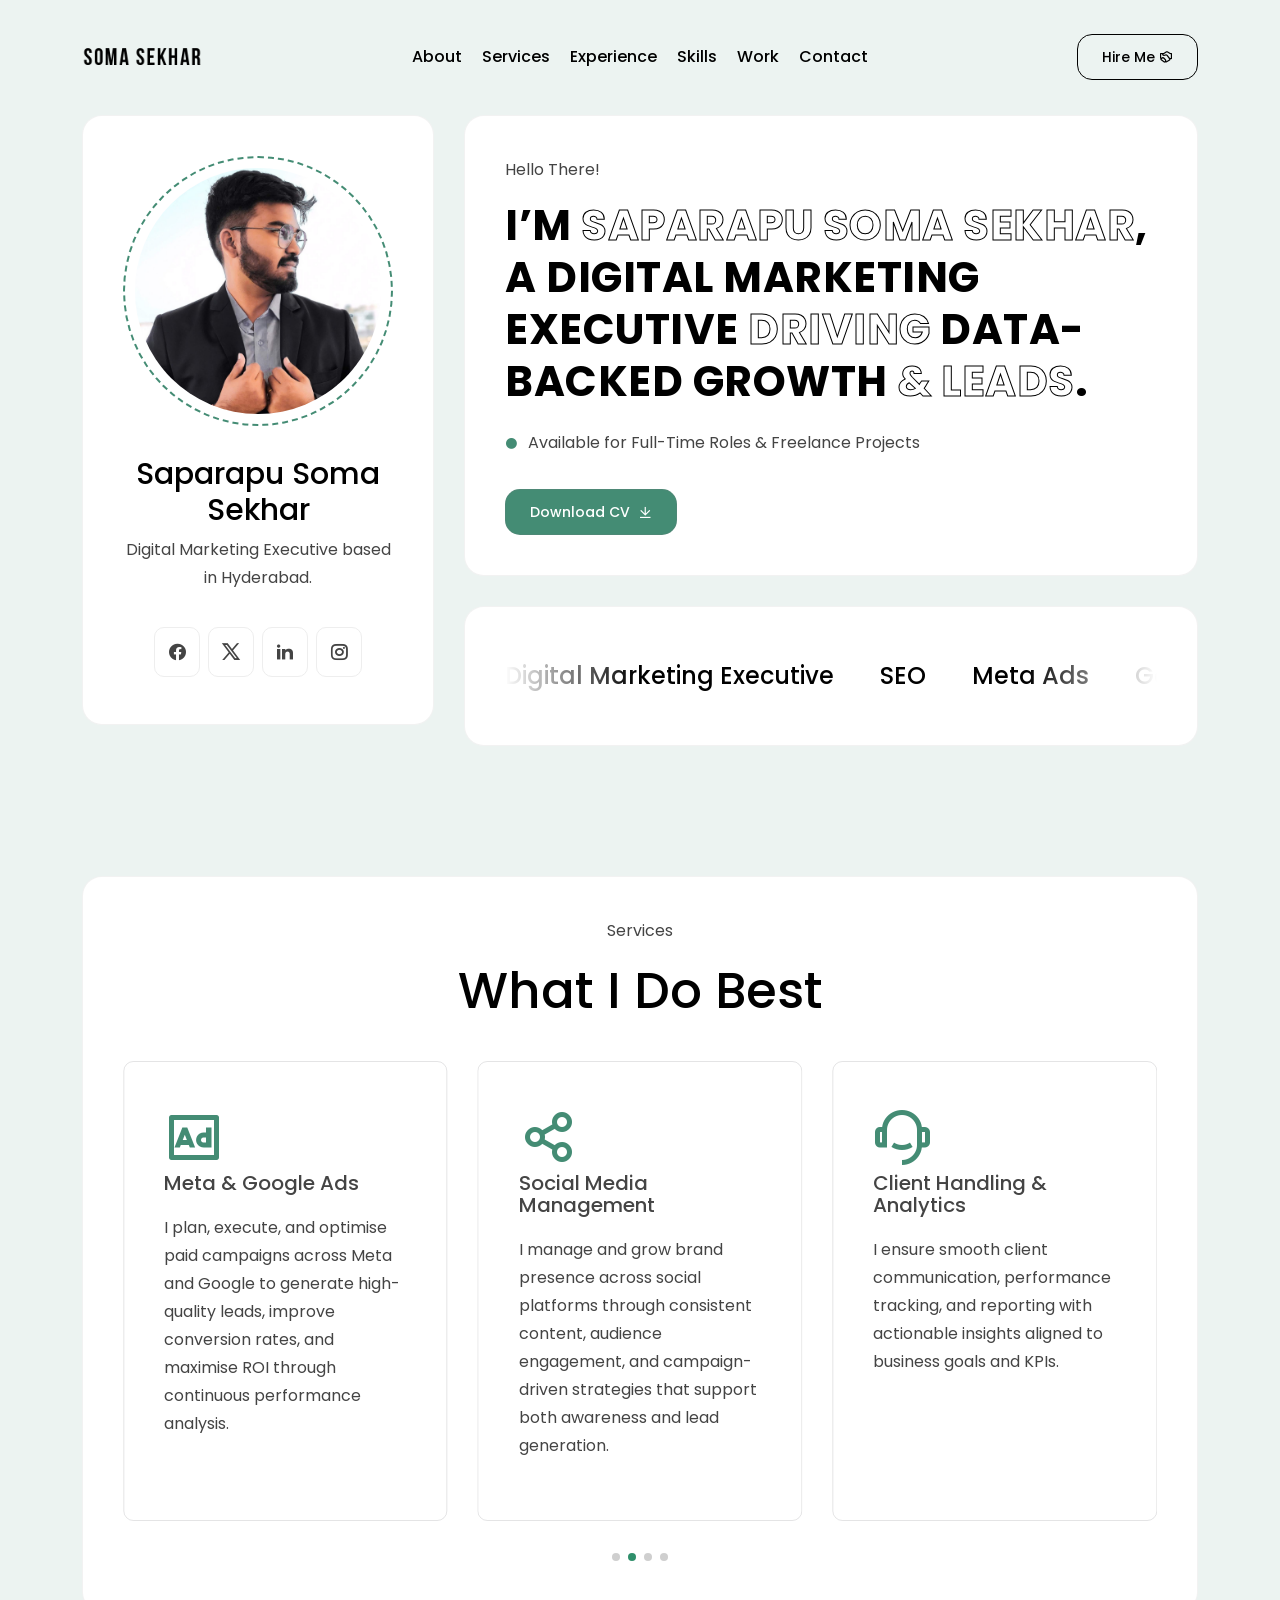
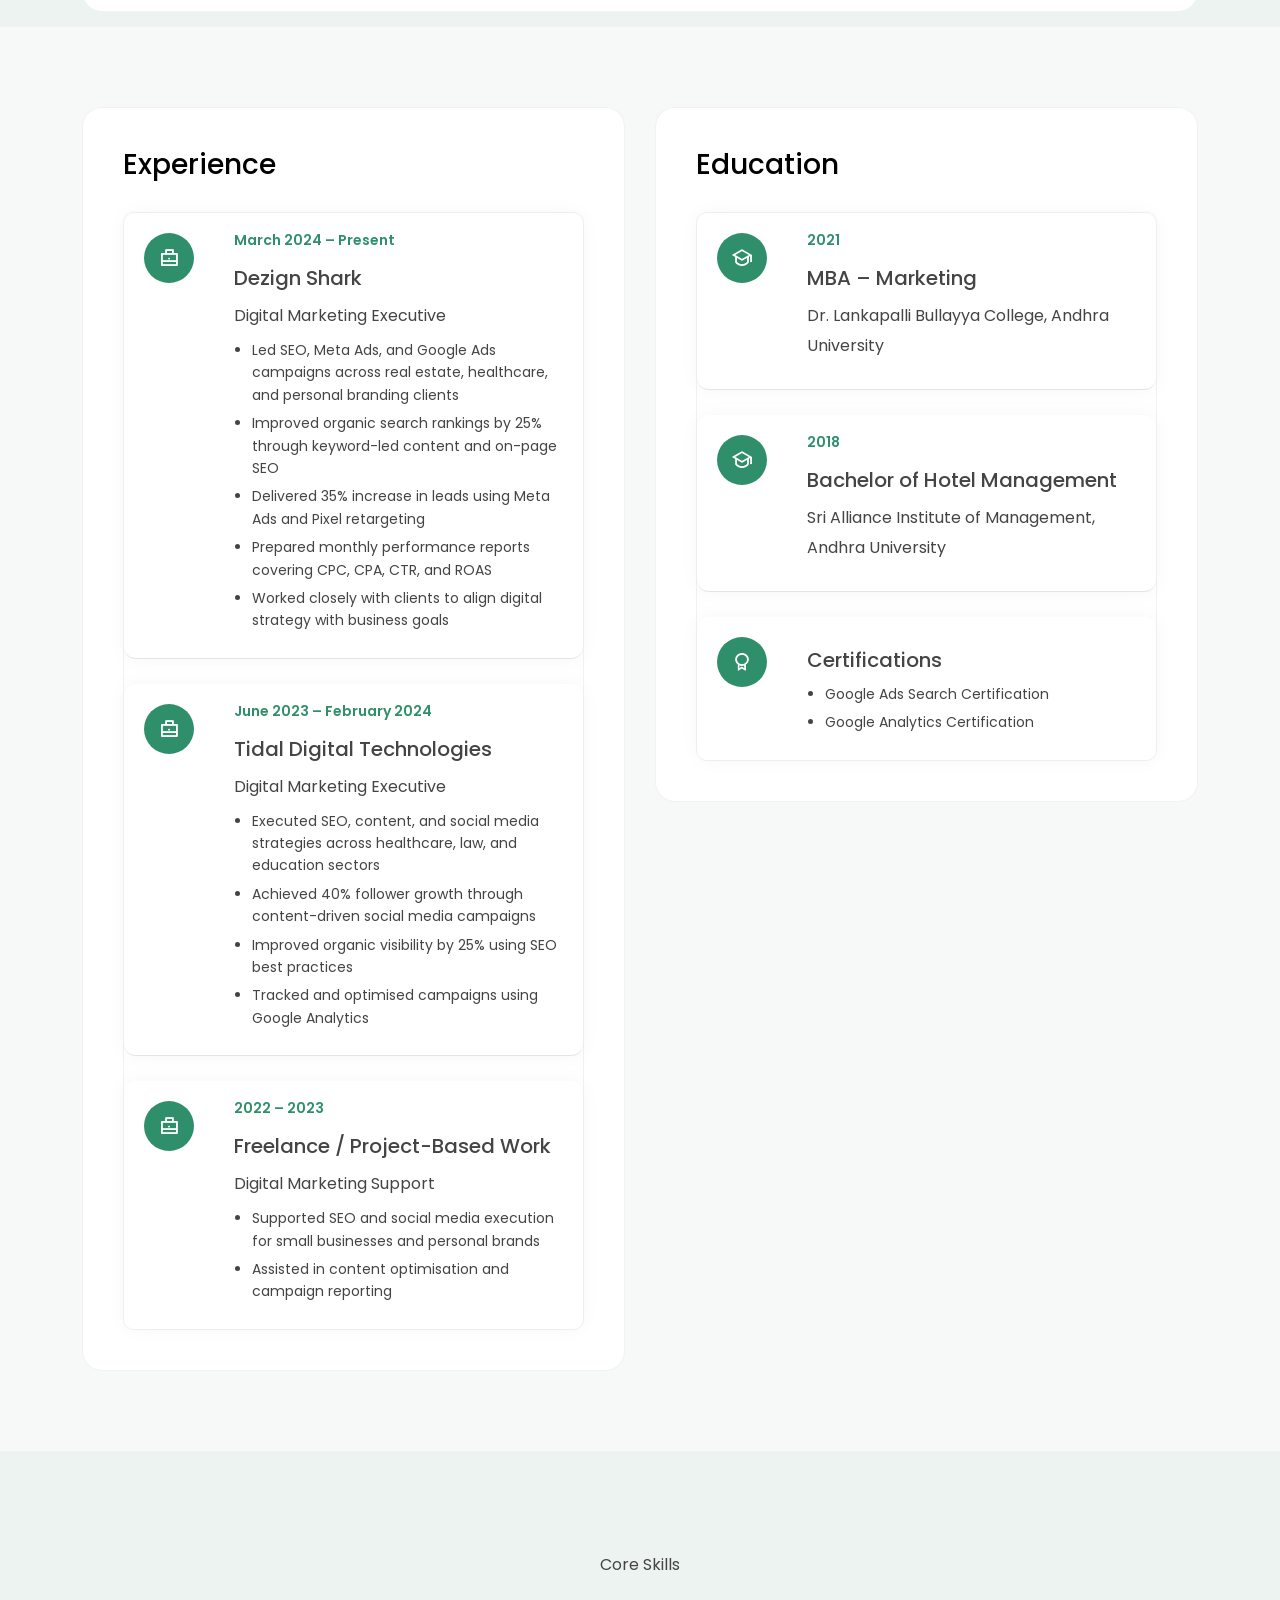
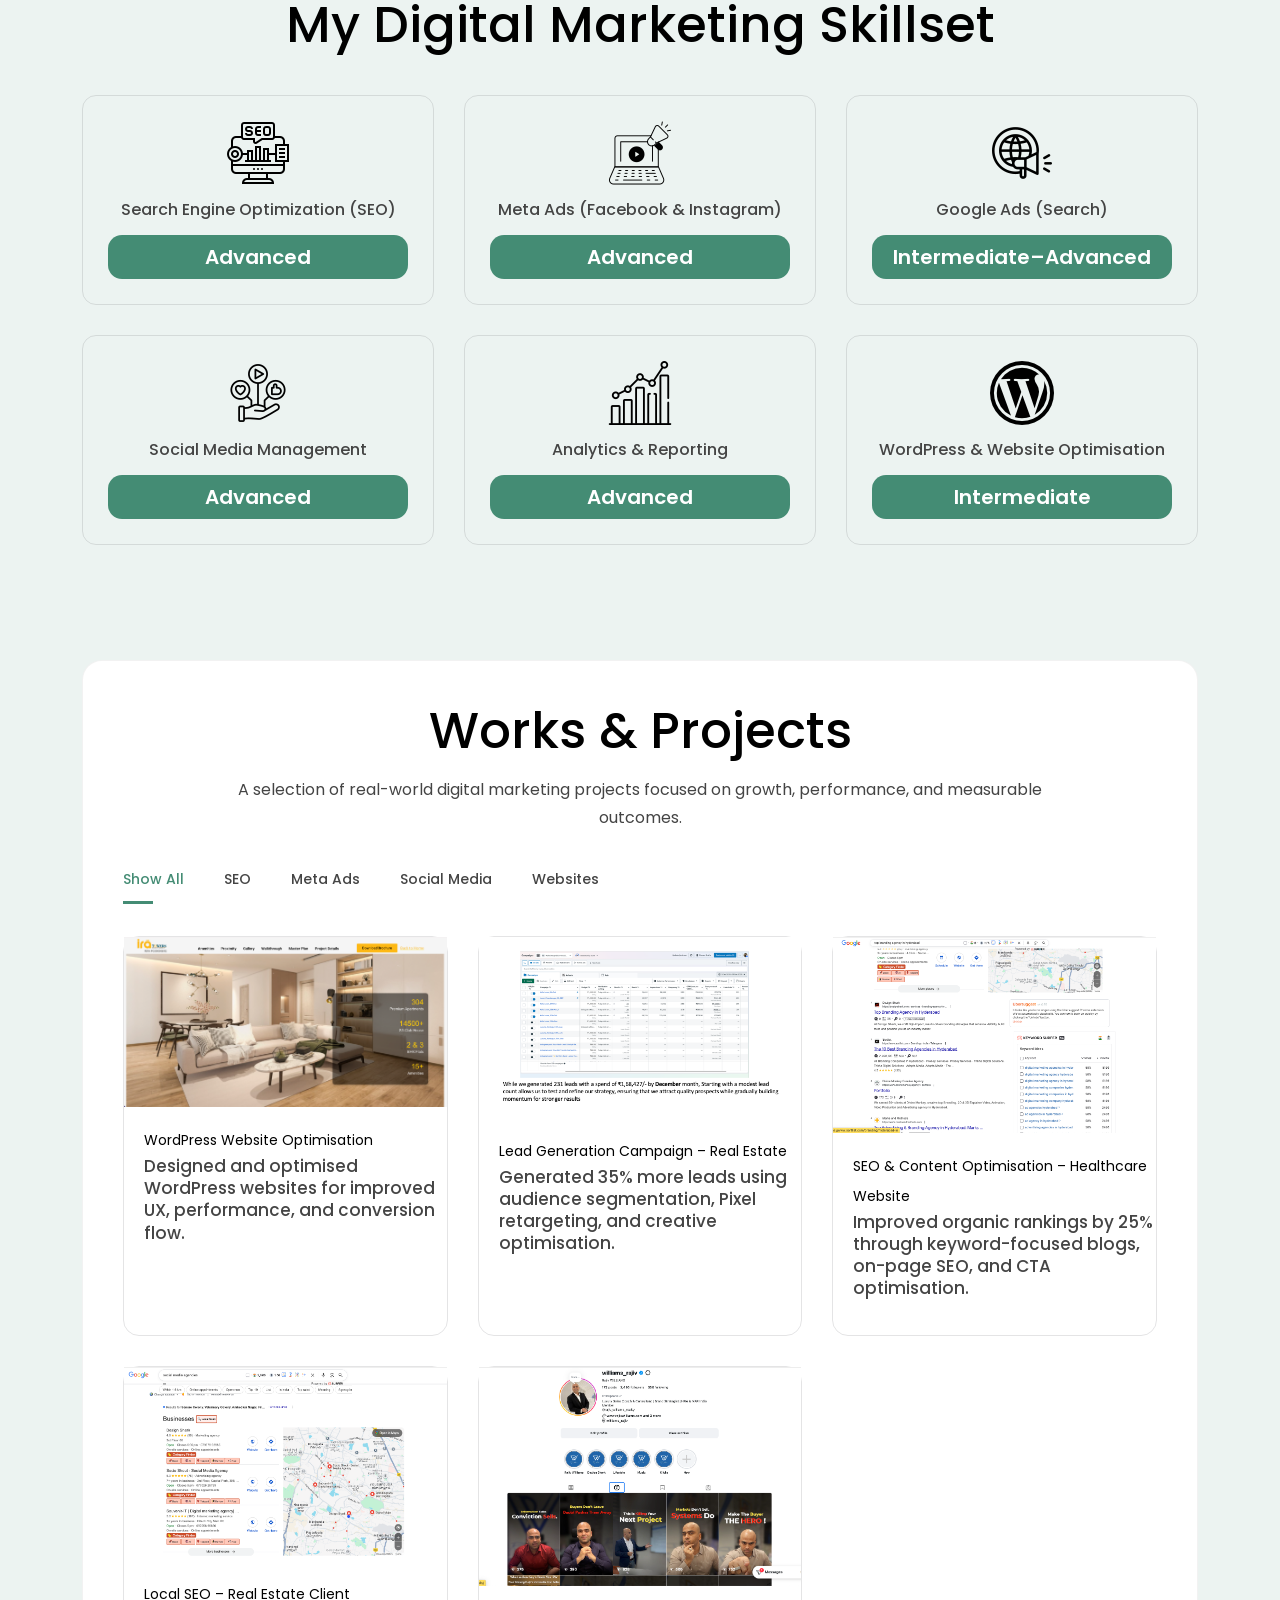
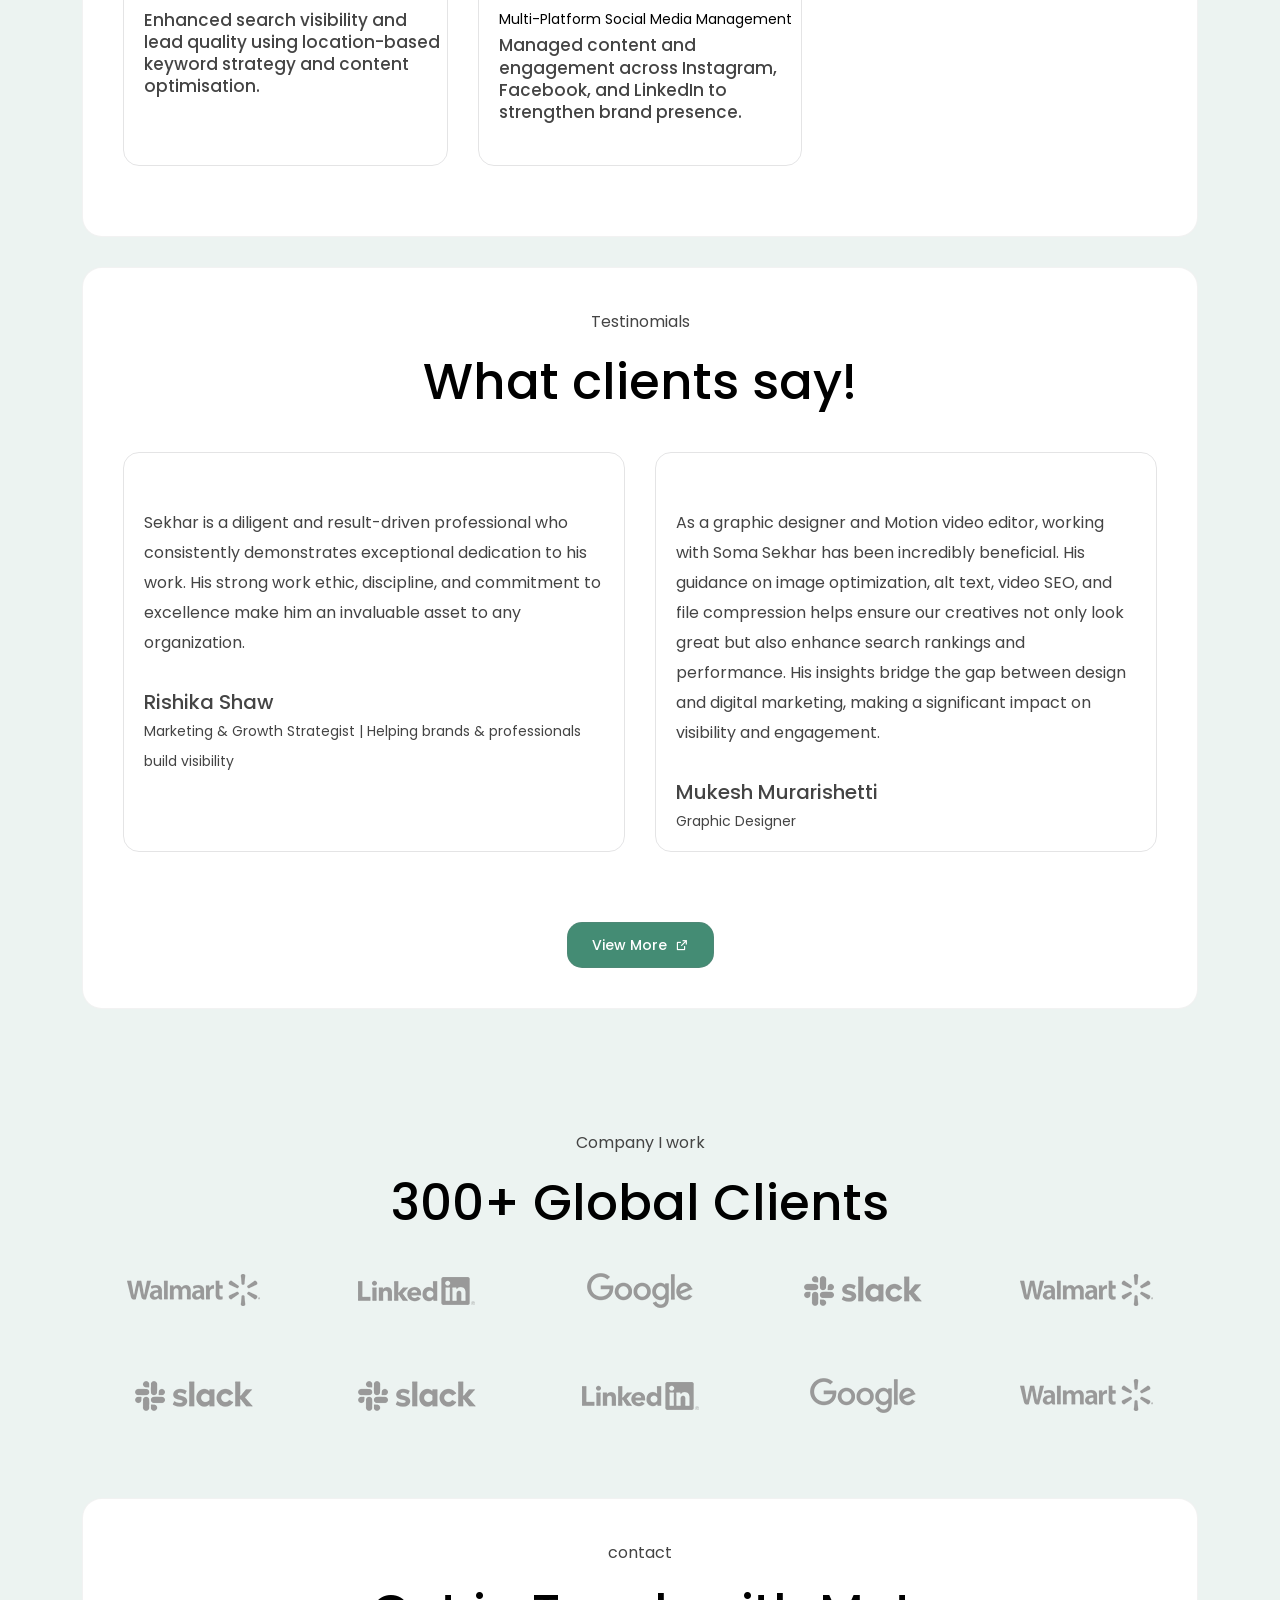
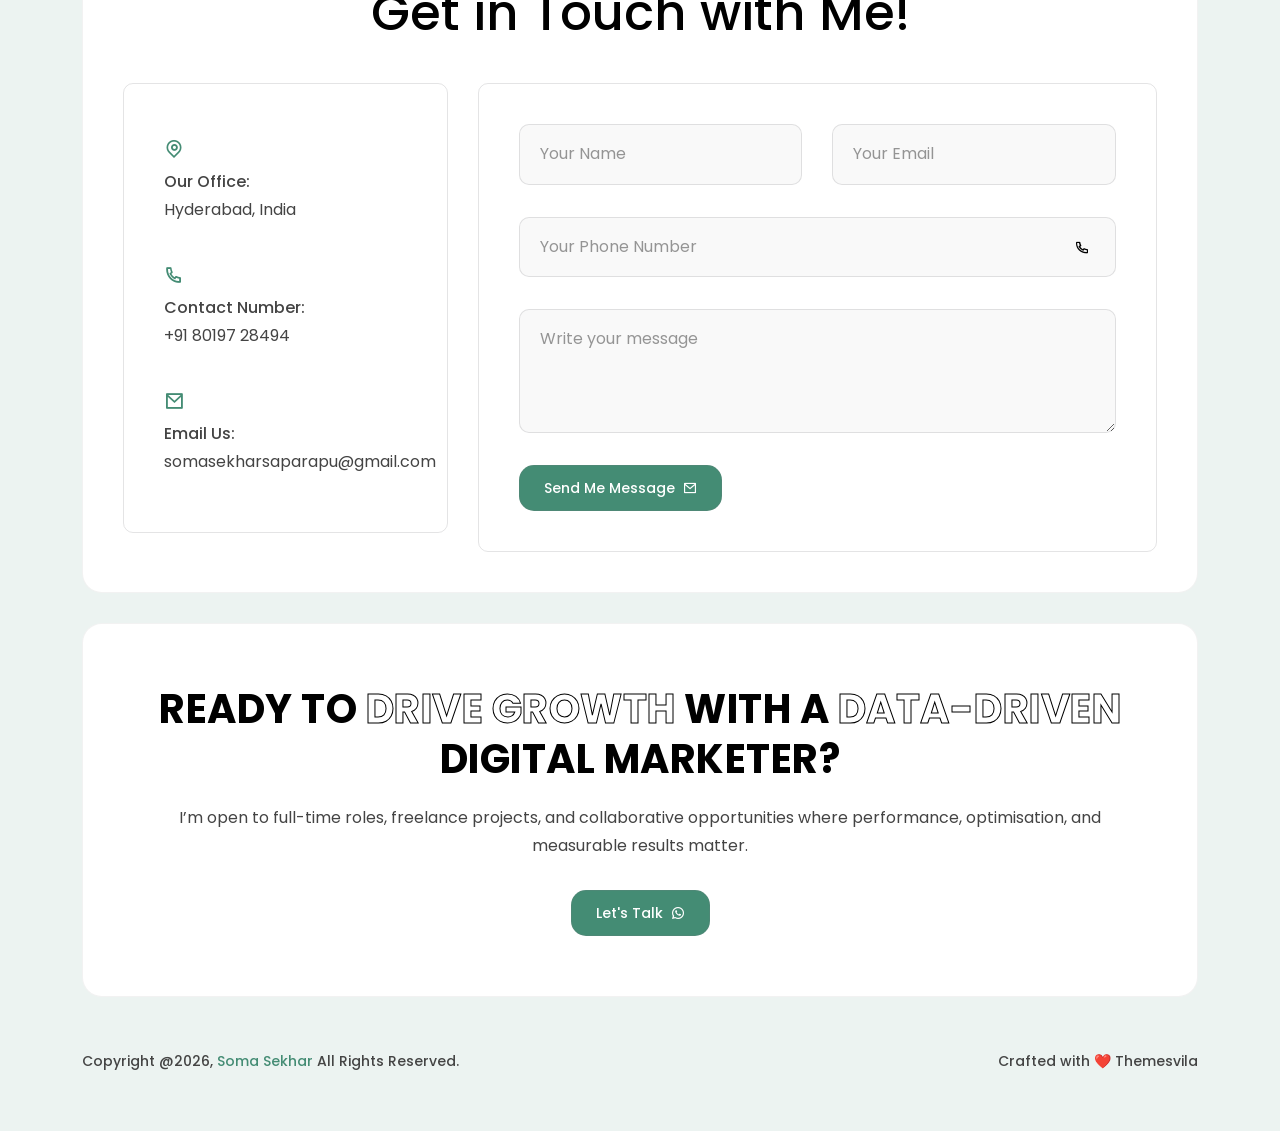
==== index.html @ d39e2568 "first commit" ====
<!DOCTYPE html>
<html lang="en">

<head>
    <!-- META -->
    <meta charset="utf-8">
    <meta http-equiv="X-UA-Compatible" content="IE=edge">
    <meta name="viewport" content="width=device-width, initial-scale=1">
    <meta name="description" content="Dorbesh - Creative Portfolio Showcase Template">
    <!-- <meta name="keywords"
        content="personal, portfolio new, html, one page, bootstrap, new html template, design, creative, onepage, clean, modern"> -->
    <meta name="author" content="Themesvila">
    <!-- PAGE TITLE -->
    <title>Soma Sekhar</title>
    <!-- FAV ICON -->
    <link rel="apple-touch-icon" href="assets/images/sfavicon.png">
    <link rel="shortcut icon" type="image/png" href="assets/images/sfavicon.png">
    <!-- ALL GOOGLE FONTS -->
    <link rel="preconnect" href="https://fonts.googleapis.com/">
    <link rel="preconnect" href="https://fonts.gstatic.com/" crossorigin>
    <link
        href="https://fonts.googleapis.com/css2?family=Poppins:ital,wght@0,100;0,200;0,300;0,400;0,500;0,600;0,700;0,800;0,900;1,100;1,200;1,300;1,400;1,500;1,600;1,700;1,800;1,900&amp;display=swap"
        rel="stylesheet">
    <!-- BOOTSTRAP CSS -->
    <link rel="stylesheet" href="assets/css/bootstrap.min.css" />
    <!-- FONT AWESOME CSS -->
    <link rel="stylesheet" href="assets/fonts/remixicon.css" />
    <!-- MAGNIFIC CSS -->
    <link rel="stylesheet" href="assets/css/magnific-popup.css">
    <!-- NICE SELECT CSS -->
    <link rel="stylesheet" href="assets/css/nice-select.min.css" />
    <!-- ANIMATE CSS -->
    <link rel="stylesheet" href="assets/css/animate.min.css" />
    <!-- SLICK CSS -->
    <link rel="stylesheet" href="assets/css/slick.min.css" />
    <!-- SPACING CSS -->
    <link rel="stylesheet" href="assets/css/spacing.css" />
    <!-- MAIN STYLE CSS -->
    <link rel="stylesheet" href="assets/css/style.css" />
    <!-- RESPONSIVE CSS -->
    <link rel="stylesheet" href="assets/css/responsive.css">
    <!-- HTML5 shim and Respond.js IE8 support of HTML5 elements and media queries -->
    <!-- WARNING: Respond.js doesn't work if you view the page via file:// -->
    <!--[if lt IE 9]>
      <script src="https://oss.maxcdn.com/html5shiv/3.7.2/html5shiv.min.js"></script>
      <script src="https://oss.maxcdn.com/respond/1.4.2/respond.min.js"></script>
    <![endif]-->


    <link rel="stylesheet" href="https://cdn.jsdelivr.net/npm/swiper@11/swiper-bundle.min.css" />
</head>

<body>
    <!-- START PRELOADER AREA-->
    <div class="preloader">
        <svg viewbox="0 0 1000 1000" preserveaspectratio="none">
            <path id="preloaderSvg" d="M0,1005S175,995,500,995s500,5,500,5V0H0Z"></path>
        </svg>
        <div class="preloader-heading">
            <div class="load-text">
                <span>S</span>
                <span>o</span>
                <span>m</span>
                <span>a</span>
                <span></span>
                <span>S</span>
                <span>e</span>
                <span>k</span>
                <span>h</span>
                <span>a</span>
                <span>r</span>
            </div>
        </div>
    </div>
    <!-- END PRELOADER AREA -->
    <!-- START MENU DESIGN AREA -->
    <header class="main-header">
        <div class="header-upper">
            <div class="container">
                <div class="header-inner d-flex align-items-center">
                    <!-- START LOGO DESIGN AREA -->
                    <div class="logo-outer">
                        <div class="logo">
                            <a href="index.html"><img src="assets/images/blacklogo.png" alt="Logo" title="Logo" /></a>
                        </div>
                    </div>
                    <!-- / END LOGO DESIGN AREA -->
                    <!-- START NAV DESIGN AREA -->
                    <div class="nav-outer clearfix mx-auto">
                        <!-- Main Menu -->
                        <nav class="main-menu navbar-expand-lg">
                            <div class="navbar-header">
                                <div class="mobile-logo">
                                    <a href="index.html">
                                        <img src="assets/images/blacklogo.png" alt="Logo" title="Logo" />
                                    </a>
                                </div>
                                <!-- Toggle Button -->
                                <button type="button" class="navbar-toggle" data-bs-toggle="collapse"
                                    data-bs-target=".navbar-collapse">
                                    <span class="icon-bar"></span>
                                    <span class="icon-bar"></span>
                                    <span class="icon-bar"></span>
                                </button>
                            </div>
                            <div class="navbar-collapse collapse">
                                <ul class="navigation onepage clearfix">
                                    <li><a class="nav-link-click" href="#about">about</a></li>
                                    <li><a class="nav-link-click" href="#services">Services</a></li>
                                    <li><a class="nav-link-click" href="#experience">Experience</a></li>
                                    <li><a class="nav-link-click" href="#skills">Skills</a></li>
                                    <li><a class="nav-link-click" href="#work">Work</a></li>
                                    <li><a class="nav-link-click" href="#contact">Contact</a></li>

                                </ul>
                            </div>
                        </nav>
                        <!-- / END NAV DESIGN AREA -->
                    </div>
                    <div class="menu-btns">
                        <a href="https://wa.me/918019728494?text=Hi%20I%20came%20across%20your%20profile%20and%20would%20like%20to%20discuss%20a%20digital%20marketing%20opportunity."
                            target="_blank" class="theme-btn">
                            Hire Me<i class="ri-shake-hands-line"></i></a>
                    </div>
                </div>
            </div>
        </div>
    </header>
    <!-- / END MENU DESIGN AREA -->
    <!-- START ABOUT DESIGN AREA -->
    <section id="about" class="about-area">
        <div class="container">
            <div class="row">
                <!-- START ABOUT IMAGE DESIGN AREA -->
                <div class="col-lg-4">
                    <div class="about-image-part wow fadeInUp delay-0-3s">
                        <div class="about-image-part2">
                            <img src="assets/images/about/profilepic.png" alt="About Me" />
                        </div>
                        <h2>Saparapu Soma Sekhar</h2>
                        <p>Digital Marketing Executive based in Hyderabad.</p>
                        <div class="about-social text-center">
                            <ul>
                                <li><a href="https://www.facebook.com/soma.saparapu"><i
                                            class="ri-facebook-circle-fill"></i></a></li>
                                <li><a href="https://x.com/hellosoma01"><i class="ri-twitter-x-line"></i></a></li>
                                <li><a href="https://www.linkedin.com/in/saparapu-soma-sekhar/"><i
                                            class="ri-linkedin-fill"></i></a></li>
                                <li><a href="https://www.instagram.com/im.soma98/"><i class="ri-instagram-line"></i></a>
                                </li>
                            </ul>
                        </div>
                    </div>
                </div>
                <!-- / END ABOUT IMAGE DESIGN AREA -->
                <!-- START ABOUT TEXT DESIGN AREA -->
                <div class="col-lg-8">
                    <div class="about-content-part wow fadeInUp delay-0-2s">
                        <p>Hello There!</p>
                        <h2>
                            I’m <span>SAPARAPU SOMA SEKHAR</span>, A DIGITAL MARKETING EXECUTIVE <span>DRIVING</span>
                            DATA-BACKED GROWTH <span>& LEADS</span>.
                        </h2>
                        <div class="adress-field">
                            <ul>
                                <li><i class="ri-circle-fill"></i>Available for Full-Time Roles & Freelance Projects
                                </li>
                            </ul>
                        </div>
                        <div class="hero-btns">
                            <a href="assets/cv/Saparapu_Soma_Sekhar_CV.pdf" download="Saparapu_Soma_Sekhar_CV.pdf"
                                class="theme-btn">Download CV <i class="ri-download-line"></i></a>
                        </div>
                    </div>
                    <div class="about-content-part-bottom wow fadeInUp delay-0-2s">
                        <div class="company-list">
                            <div class="scroller" data-direction="left" data-speed="slow">
                                <div class="scroller__inner">
                                    <h4>Digital Marketing Executive </h4>
                                    <h4>SEO </h4>
                                    <h4>Meta Ads </h4>
                                    <h4>Google Ads </h4>
                                    <h4>35% Lead Growth </h4>
                                    <h4>WordPress </h4>
                                    <h4>Analytics </h4>
                                </div>
                            </div>
                        </div>
                    </div>
                </div>
                <!-- / END ABOUT TEXT DESIGN AREA -->
            </div>
        </div>
    </section>
    <!-- / END ABOUT DESIGN AREA -->
    <!-- START SERVICE DESIGN AREA -->
    <section id="services" class="services-area innerpage-single-area">
        <div class="container">
            <div class="container-inner">

                <div class="row">
                    <div class="col-xl-12 col-lg-12">
                        <div class="section-title text-center wow fadeInUp delay-0-2s">
                            <p>Services</p>
                            <h2>What I Do Best</h2>
                        </div>
                    </div>
                </div>

                <!-- Swiper -->
                <div class="swiper servicesSwiper">
                    <div class="swiper-wrapper">

                        <!-- Service 1 -->
                        <div class="swiper-slide">
                            <div class="service-item">
                                <i class="ri-line-chart-line"></i>
                                <h4>Search Engine Optimization</h4>
                                <p>I optimise websites and content to improve search rankings, increase organic traffic,
                                    and drive qualified users through data-driven keyword strategies and on-page SEO
                                    best practices.</p>
                                <!-- <div class="key-focus">
                                    <span class="key-title">Key Focus :</span>
                                    <ul class="key-list">
                                        <li>Rankings</li>
                                        <li>Traffic</li>
                                        <li>Conversions</li>
                                    </ul>
                                </div> -->
                            </div>
                        </div>

                        <!-- Service 2 -->
                        <div class="swiper-slide">
                            <div class="service-item">
                                <i class="ri-advertisement-line"></i>
                                <h4>Meta & Google Ads</h4>
                                <p>I plan, execute, and optimise paid campaigns across Meta and Google to generate
                                    high-quality leads, improve conversion rates, and maximise ROI through continuous
                                    performance analysis.</p>
                                <!-- <div class="key-focus">
                                    <span class="key-title">Key Focus :</span>
                                    <ul class="key-list">
                                        <li>Leads</li>
                                        <li>ROAS</li>
                                        <li>Retargeting</li>
                                    </ul>
                                </div> -->
                            </div>
                        </div>

                        <!-- Service 3 -->
                        <div class="swiper-slide">
                            <div class="service-item">
                                <i class="ri-share-line"></i>
                                <h4>Social Media Management</h4>
                                <p>I manage and grow brand presence across social platforms through consistent content,
                                    audience engagement, and campaign-driven strategies that support both awareness and
                                    lead generation.</p>
                                <!-- <div class="key-focus">
                                    <span class="key-title">Key Focus :</span>
                                    <ul class="key-list">
                                        <li>Engagement</li>
                                        <li>Growth</li>
                                        <li>Visibility</li>
                                    </ul>
                                </div> -->
                            </div>
                        </div>

                        <!-- Service 4 -->
                        <div class="swiper-slide">
                            <div class="service-item">
                                <i class="ri-customer-service-2-line"></i>
                                <h4>Client Handling & Analytics</h4>
                                <p>I ensure smooth client communication, performance tracking, and reporting with
                                    actionable insights aligned to business goals and KPIs.</p>
                            </div>
                        </div>

                    </div>

                    <!-- Optional Controls -->
                    <div class="services-pagination "></div>
                </div>

            </div>
        </div>
    </section>

    <!-- / END SERVICE DESIGN AREA -->

    <!-- START RESUME EXPERIENCE DESIGN AREA -->
    <section id="experience" class="resume-area">
        <div class="container">
            <div class="resume-items">
                <div class="row">

                    <!-- EXPERIENCE -->
                    <div class="col-xl-6 col-md-6">
                        <div class="single-resume">
                            <h2>Experience</h2>

                            <div class="experience-list">

                                <!-- Experience 1 -->
                                <div class="resume-item">
                                    <div class="icon">
                                        <i class="ri-briefcase-line"></i>
                                    </div>
                                    <div class="content">
                                        <span class="years">March 2024 – Present</span>
                                        <h4>Dezign Shark</h4>
                                        <span class="company">Digital Marketing Executive</span>

                                        <ul class="resume-points">
                                            <li>Led SEO, Meta Ads, and Google Ads campaigns across real estate,
                                                healthcare, and personal branding clients</li>
                                            <li>Improved organic search rankings by 25% through keyword-led content and
                                                on-page SEO</li>
                                            <li>Delivered 35% increase in leads using Meta Ads and Pixel retargeting
                                            </li>
                                            <li>Prepared monthly performance reports covering CPC, CPA, CTR, and ROAS
                                            </li>
                                            <li>Worked closely with clients to align digital strategy with business
                                                goals</li>
                                        </ul>
                                    </div>
                                </div>

                                <!-- Experience 2 -->
                                <div class="resume-item">
                                    <div class="icon">
                                        <i class="ri-briefcase-line"></i>
                                    </div>
                                    <div class="content">
                                        <span class="years">June 2023 – February 2024</span>
                                        <h4>Tidal Digital Technologies</h4>
                                        <span class="company">Digital Marketing Executive</span>

                                        <ul class="resume-points">
                                            <li>Executed SEO, content, and social media strategies across healthcare,
                                                law, and education sectors</li>
                                            <li>Achieved 40% follower growth through content-driven social media
                                                campaigns</li>
                                            <li>Improved organic visibility by 25% using SEO best practices</li>
                                            <li>Tracked and optimised campaigns using Google Analytics</li>
                                        </ul>
                                    </div>
                                </div>

                                <!-- Experience 3 (Optional) -->
                                <div class="resume-item">
                                    <div class="icon">
                                        <i class="ri-briefcase-line"></i>
                                    </div>
                                    <div class="content">
                                        <span class="years">2022 – 2023</span>
                                        <h4>Freelance / Project-Based Work</h4>
                                        <span class="company">Digital Marketing Support</span>

                                        <ul class="resume-points">
                                            <li>Supported SEO and social media execution for small businesses and
                                                personal brands</li>
                                            <li>Assisted in content optimisation and campaign reporting</li>
                                        </ul>
                                    </div>
                                </div>

                            </div>
                        </div>
                    </div>

                    <!-- EDUCATION -->
                    <div class="col-xl-6 col-md-6">
                        <div class="single-resume">
                            <h2>Education</h2>

                            <div class="experience-list">

                                <!-- Education 1 -->
                                <div class="resume-item">
                                    <div class="icon">
                                        <i class="ri-graduation-cap-line"></i>
                                    </div>
                                    <div class="content">
                                        <span class="years">2021</span>
                                        <h4>MBA – Marketing</h4>
                                        <span class="company">Dr. Lankapalli Bullayya College, Andhra University</span>
                                    </div>
                                </div>

                                <!-- Education 2 -->
                                <div class="resume-item">
                                    <div class="icon">
                                        <i class="ri-graduation-cap-line"></i>
                                    </div>
                                    <div class="content">
                                        <span class="years">2018</span>
                                        <h4>Bachelor of Hotel Management</h4>
                                        <span class="company">Sri Alliance Institute of Management, Andhra
                                            University</span>
                                    </div>
                                </div>

                                <!-- Certifications -->
                                <div class="resume-item">
                                    <div class="icon">
                                        <i class="ri-award-line"></i>
                                    </div>
                                    <div class="content">
                                        <h4>Certifications</h4>
                                        <ul class="resume-points">
                                            <li>Google Ads Search Certification</li>
                                            <li>Google Analytics Certification</li>
                                        </ul>
                                    </div>
                                </div>

                            </div>
                        </div>
                    </div>

                </div>
            </div>
        </div>
    </section>
    <!-- / END RESUME EXPERIENCE DESIGN AREA -->
    <!-- START SKILL DESIGN AREA -->
    <section id="skills" class="skill-area">
        <div class="container">
            <div class="row justify-content-center">
                <div class="col-xl-12 col-lg-12">
                    <div class="section-title text-center mb-60 wow fadeInUp delay-0-2s">
                        <p>Core Skills</p>
                        <h2>My Digital Marketing Skillset</h2>
                    </div>
                </div>
            </div>
            <div class="row">
                <div class="col-lg-12">
                    <div class="skill-items-wrap">
                        <div class="row">
                            <div class="col-xl-4 col-lg-4 col-md-3 col-sm-4 col-6">
                                <div class="skill-item wow fadeInUp delay-0-2s">
                                    <img src="assets/images/skills/seo.png" alt="Skill" />
                                    <h5>Search Engine Optimization (SEO)</h5>
                                    <span class="percent">Advanced</span>
                                </div>
                            </div>
                            <div class="col-xl-4 col-lg-4 col-md-3 col-sm-4 col-6">
                                <div class="skill-item wow fadeInUp delay-0-3s">
                                    <img src="assets/images/skills/video-ad.png" alt="Skill" />
                                    <h5>Meta Ads (Facebook & Instagram)</h5>
                                    <span class="percent">Advanced</span>
                                </div>
                            </div>
                            <div class="col-xl-4 col-lg-4 col-md-3 col-sm-4 col-6">
                                <div class="skill-item wow fadeInUp delay-0-4s">
                                    <img src="assets/images/skills/global-marketing.png" alt="Skill" />
                                    <h5>Google Ads (Search)</h5>
                                    <span class="percent">Intermediate–Advanced</span>
                                </div>
                            </div>
                            <div class="col-xl-4 col-lg-4 col-md-3 col-sm-4 col-6">
                                <div class="skill-item wow fadeInUp delay-0-5s">
                                    <img src="assets/images/skills/social-media-management.png" alt="Skill" />
                                    <h5>Social Media Management</h5>
                                    <span class="percent">Advanced</span>
                                </div>
                            </div>
                            <div class="col-xl-4 col-lg-4 col-md-3 col-sm-4 col-6">
                                <div class="skill-item wow fadeInUp delay-0-2s">
                                    <img src="assets/images/skills/analysis.png" alt="Skill" />
                                    <h5>Analytics & Reporting</h5>
                                    <span class="percent">Advanced</span>
                                </div>
                            </div>
                            <div class="col-xl-4 col-lg-4 col-md-3 col-sm-4 col-6">
                                <div class="skill-item wow fadeInUp delay-0-3s">
                                    <img src="assets/images/skills/wordpress-logo.png" alt="Skill" />
                                    <h5>WordPress & Website Optimisation</h5>
                                    <span class="percent">Intermediate</span>
                                </div>
                            </div>

                        </div>
                    </div>
                </div>
            </div>
        </div>
    </section>
    <!-- / END SKILL DESIGN AREA -->
    <!-- START PORTFOLIO DESIGN AREA -->
    <section id="work" class="projects-area">
        <div class="container">
            <div class="container-inner">
                <div class="row">
                    <div class="col-xl-12 col-lg-12">
                        <div class="section-title text-center wow fadeInUp delay-0-2s">
                            <h2>Works & Projects</h2>
                            <p>A selection of real-world digital marketing projects focused on growth, performance, and
                                measurable outcomes.</p>
                        </div>
                    </div>
                </div>
                <ul class="project-filter filter-btns-one justify-content-left pb-15 wow fadeInUp delay-0-2s">
                    <li data-filter="*" class="current">Show All</li>
                    <li data-filter=".seo">SEO </li>
                    <li data-filter=".meta">Meta Ads </li>
                    <!-- <li data-filter=".google">Google Ads </li> -->
                    <li data-filter=".social">Social Media </li>
                    <li data-filter=".web">Websites</li>
                </ul>
                <div class="row project-masonry-active">
                    <!-- START SINGLE PORTFOLIO DESIGN AREA -->
                    <!-- <div class="col-lg-4 col-md-6 item branding social">
                        <div class="project-item style-two wow fadeInUp delay-0-3s">
                            <div class="project-image">
                                <img src="assets/images/projects/work1.jpg" alt="Project">
                                <a href="assets/images/projects/work1.jpg" class="details-btn work-popup"><i
                                        class="ri-arrow-right-up-line"></i></a>
                            </div>
                            <div class="project-content">
                                <span class="sub-title">Instagram Growth Campaign</span>
                                <h3>Achieved 40% follower growth through consistent content planning and engagement
                                    strategies.</h3>
                            </div>
                        </div>
                    </div> -->
                    <!-- START PORTFOLIO DESIGN AREA -->
                    <!-- START SINGLE PORTFOLIO DESIGN AREA -->
                    <div class="col-lg-4 col-md-6 item design web graphics">
                        <div class="project-item style-two wow fadeInUp delay-0-4s">
                            <div class="project-image web-gallery">

                                <!-- Visible image -->
                                <img src="assets/images/web1.png" alt="Meta Ads Project">

                                <a href="assets/images/web1.png" class="details-btn">
                                    <i class="ri-arrow-right-up-line"></i>
                                </a>

                                <!-- Hidden Meta Ads images (ONLY for Meta Ads) -->
                                <a href="assets/images/web2.png" class="d-none"></a>
                                <a href="assets/images/web3.png" class="d-none"></a>
                                

                            </div>
                            <div class="project-content">
                                <span class="sub-title">WordPress Website Optimisation</span>
                                <h3>Designed and optimised WordPress websites for improved UX, performance, and
                                    conversion flow.</h3>
                            </div>
                        </div>
                    </div>
                    <!-- / END SINGLE PORTFOLIO DESIGN AREA -->
                    <!-- START SINGLE PORTFOLIO DESIGN AREA -->
                    <!-- <div class="col-lg-4 col-md-6 item google graphics">
                        <div class="project-item style-two wow fadeInUp delay-0-5s">
                            <div class="project-image">
                                <img src="assets/images/projects/work3.jpg" alt="Project">
                                <a href="assets/images/projects/work3.jpg" class="details-btn work-popup"><i
                                        class="ri-arrow-right-up-line"></i></a>
                            </div>
                            <div class="project-content">
                                <span class="sub-title">Google Search Ads – Service Business</span>
                                <h3>Optimised search campaigns to reduce CPC and improve conversion quality.</h3>
                            </div>
                        </div>
                    </div> -->
                    <!-- / END SINGLE PORTFOLIO DESIGN AREA -->
                    <!-- START SINGLE PORTFOLIO DESIGN AREA -->
                    <!-- START SINGLE PORTFOLIO DESIGN AREA -->
                    <div class="col-lg-4 col-md-6 item meta game">
                        <div class="project-item style-two wow fadeInUp delay-0-6s">
                            <div class="project-image meta-gallery">

                                <!-- Visible image -->
                                <img src="assets/images/metaadds.png" alt="Meta Ads Project">

                                <a href="assets/images/metaadds.png" class="details-btn">
                                    <i class="ri-arrow-right-up-line"></i>
                                </a>

                                <!-- Hidden Meta Ads images (ONLY for Meta Ads) -->
                                <a href="assets/images/meta2.png" class="d-none"></a>
                                <a href="assets/images/meta3.png" class="d-none"></a>
                                <a href="assets/images/meta4.png" class="d-none"></a>

                            </div>

                            <div class="project-content">
                                <span class="sub-title">Lead Generation Campaign – Real Estate</span>
                                <h3>
                                    Generated 35% more leads using audience segmentation,
                                    Pixel retargeting, and creative optimisation.
                                </h3>
                            </div>
                        </div>
                    </div>
                    <!-- / END SINGLE PORTFOLIO DESIGN AREA -->

                    <!-- / END SINGLE PORTFOLIO DESIGN AREA -->
                    <!-- START SINGLE PORTFOLIO DESIGN AREA -->
                    <div class="col-lg-4 col-md-6 item seo game">
                        <div class="project-item style-two wow fadeInUp delay-0-7s">
                            <div class="project-image seo-gallery">
                                <img src="assets/images/seo/seow3.png" alt="Project">
                                <a href="assets/images/seo/seow1.png" class="details-btn "><i
                                        class="ri-arrow-right-up-line"></i></a>
                                
                                <a href="assets/images/seo/seow2.png" class="d-none"></a>
                                <a href="assets/images/seo/seow2.png" class="d-none"></a>
                                <a href="assets/images/seo/seow4.png" class="d-none"></a>
                                <a href="assets/images/seo/seow5.png" class="d-none"></a>
                                <a href="assets/images/seo/seow6.png" class="d-none"></a>
                                <a href="assets/images/seo/seow7.png" class="d-none"></a>
                                <a href="assets/images/seo/seow8.png" class="d-none"></a>
                                
                            </div>
                            <div class="project-content">
                                <span class="sub-title">SEO & Content Optimisation – Healthcare Website</span>
                                <h3>Improved organic rankings by 25% through keyword-focused blogs, on-page SEO, and CTA
                                    optimisation.</h3>
                            </div>
                        </div>
                    </div>
                    <!-- START PORTFOLIO DESIGN AREA -->
                    <!-- START SINGLE PORTFOLIO DESIGN AREA -->
                    <div class="col-lg-4 col-md-6 item design seo graphics">
                        <div class="project-item style-two wow fadeInUp delay-0-8s">
                            <div class="project-image seo-gallery">
                                <img src="assets/images/seo/seo1.png" alt="Project">
                                <a href="assets/images/seo/seo1.png" class="details-btn "><i
                                        class="ri-arrow-right-up-line"></i></a>
                                
                                <a href="assets/images/seo/seo2.png" class="d-none"></a>
                                <a href="assets/images/seo/seo3.png" class="d-none"></a>
                                <a href="assets/images/seo/seo4.png" class="d-none"></a>
                                
                            </div>
                            <div class="project-content">
                                <span class="sub-title">Local SEO – Real Estate Client</span>
                                <h3>Enhanced search visibility and lead quality using location-based keyword strategy
                                    and content optimisation.</h3>
                            </div>
                        </div>
                    </div>
                    <!-- / END SINGLE PORTFOLIO DESIGN AREA -->
                    <!-- START SINGLE PORTFOLIO DESIGN AREA -->
                    <!-- <div class="col-lg-4 col-md-6 item design meta graphics">
                        <div class="project-item style-two wow fadeInUp delay-0-8s">
                            <div class="project-image">
                                <img src="assets/images/projects/work6.jpg" alt="Project">
                                <a href="https://www.youtube.com/watch?v=qZEPs3vmYB4"
                                    class="details-btn popup-youtube"><i class="ri-arrow-right-up-line"></i></a>
                            </div>
                            <div class="project-content">
                                <span class="sub-title">Brand Awareness & Retargeting Campaign</span>
                                <h3>Improved engagement and conversion rates through funnel-based Meta Ads strategy.
                                </h3>
                            </div>
                        </div>
                    </div> -->
                    <!-- / END SINGLE PORTFOLIO DESIGN AREA -->
                    <!-- START SINGLE PORTFOLIO DESIGN AREA -->
                    <!-- <div class="col-lg-4 col-md-6 item design google graphics">
                        <div class="project-item style-two wow fadeInUp delay-0-8s">
                            <div class="project-image">
                                <img src="assets/images/projects/work6.jpg" alt="Project">
                                <a href="https://www.youtube.com/watch?v=qZEPs3vmYB4"
                                    class="details-btn popup-youtube"><i class="ri-arrow-right-up-line"></i></a>
                            </div>
                            <div class="project-content">
                                <span class="sub-title">Keyword-Based Lead Campaign</span>
                                <h3>Executed intent-driven search ads with continuous performance tracking using CTR,
                                    CPA, and ROAS.</h3>
                            </div>
                        </div>
                    </div> -->
                    <!-- / END SINGLE PORTFOLIO DESIGN AREA -->
                    <!-- START SINGLE PORTFOLIO DESIGN AREA -->
                    <div class="col-lg-4 col-md-6 item design social graphics">
                        <div class="project-item style-two wow fadeInUp delay-0-8s">
                             <div class="project-image meta-gallery">

                                <!-- Visible image -->
                                <img src="assets/images/sm1.png" alt="Meta Ads Project">

                                <a href="assets/images/sm1.png" class="details-btn">
                                    <i class="ri-arrow-right-up-line"></i>
                                </a>

                                <!-- Hidden Meta Ads images (ONLY for Meta Ads) -->
                                
                                <a href="assets/images/sm2.png" class="d-none"></a>
                                <a href="assets/images/sm3.png" class="d-none"></a>
                                <a href="assets/images/sm4.png" class="d-none"></a>
                                <a href="assets/images/sm5.png" class="d-none"></a>
                                <a href="assets/images/sm6.png" class="d-none"></a>
                                <a href="assets/images/sm7.png" class="d-none"></a>
                                <a href="assets/images/sm8.png" class="d-none"></a>

                            </div>
                            <div class="project-content">
                                <span class="sub-title">Multi-Platform Social Media Management</span>
                                <h3>Managed content and engagement across Instagram, Facebook, and LinkedIn to
                                    strengthen brand presence.</h3>
                            </div>
                        </div>
                    </div>
                    <!-- / END SINGLE PORTFOLIO DESIGN AREA -->
                    <!-- START SINGLE PORTFOLIO DESIGN AREA -->
                    <!-- <div class="col-lg-4 col-md-6 item design web graphics">
                        <div class="project-item style-two wow fadeInUp delay-0-8s">
                            <div class="project-image">
                                <img src="assets/images/projects/work6.jpg" alt="Project">
                                <a href="https://www.youtube.com/watch?v=qZEPs3vmYB4"
                                    class="details-btn popup-youtube"><i class="ri-arrow-right-up-line"></i></a>
                            </div>
                            <div class="project-content">
                                <span class="sub-title">Landing Page Optimisation for Ads</span>
                                <h3>Improved lead conversion through layout, content, and CTA optimisation.</h3>
                            </div>
                        </div>
                    </div> -->
                    <!-- / END SINGLE PORTFOLIO DESIGN AREA -->
                </div>
            </div>
        </div>
    </section>
    <!-- // END PORTFOLIO DESIGN AREA -->
    <!-- START PRICING DESIGN AREA -->
    <!-- <section id="pricing" class="pricing-area">
        <div class="container">
            <div class="container-inner">
                <div class="row">
                    <div class="col-xl-12 col-lg-12">
                        <div class="section-title text-center wow fadeInUp delay-0-2s">
                            <p>Pricing</p>
                            <h2>Flexible Pricing Plan</h2>
                        </div>
                    </div>
                </div>
                <div class="row justify-content-center">
                    
                    <div class="col-lg-4 col-md-6">
                        <div class="pricing-item wow fadeInUp delay-0-2s">
                            <div class="pricing-header">
                                <h4 class="title">Basic</h4>
                                <p class="save-percent">
                                    Have design ready to build? <br>
                                    or small budget
                                </p>
                                <span class="price">15</span>
                            </div>
                            <div class="pricing-details">
                                <ul>
                                    <li><i class="ri-arrow-right-line"></i>Need your wireframe</li>
                                    <li><i class="ri-arrow-right-line"></i>Design with Figma, Framer</li>
                                    <li><i class="ri-arrow-right-line"></i>Product Design</li>
                                    <li class="unable"><i class="ri-arrow-right-line"></i>Digital Marketing</li>
                                    <li class="unable"><i class="ri-arrow-right-line"></i>Custom Support</li>
                                </ul>
                                <a href="#" class="theme-btn">Order Now <i class="ri-shopping-basket-line"></i></a>
                            </div>
                        </div>
                    </div>
                   
                    <div class="col-lg-4 col-md-6">
                        <div class="pricing-item wow fadeInUp delay-0-4s">
                            <div class="pricing-header">
                                <h4 class="title">Standard</h4>
                                <p class="save-percent">
                                    Not have any design? <br>
                                    Leave its for me
                                </p>
                                <span class="price">59</span>
                            </div>
                            <div class="pricing-details">
                                <ul>
                                    <li><i class="ri-arrow-right-line"></i>Website Design</li>
                                    <li><i class="ri-arrow-right-line"></i>Mobile Apps Design</li>
                                    <li><i class="ri-arrow-right-line"></i>Product Design</li>
                                    <li><i class="ri-arrow-right-line"></i>Digital Marketing</li>
                                    <li class="unable"><i class="ri-arrow-right-line"></i>Custom Support</li>
                                </ul>
                                <a href="#" class="theme-btn">Order Now <i class="ri-shopping-basket-line"></i></a>
                            </div>
                        </div>
                    </div>
                    
                    <div class="col-lg-4 col-md-6">
                        <div class="pricing-item wow fadeInUp delay-0-4s">
                            <div class="pricing-header">
                                <h4 class="title">Standard</h4>
                                <p class="save-percent">
                                    Not have any design? <br>
                                    Leave its for me
                                </p>
                                <span class="price">59</span>
                            </div>
                            <div class="pricing-details">
                                <ul>
                                    <li><i class="ri-arrow-right-line"></i>Website Design</li>
                                    <li><i class="ri-arrow-right-line"></i>Mobile Apps Design</li>
                                    <li><i class="ri-arrow-right-line"></i>Product Design</li>
                                    <li><i class="ri-arrow-right-line"></i>Digital Marketing</li>
                                    <li class="unable"><i class="ri-arrow-right-line"></i>Custom Support</li>
                                </ul>
                                <a href="#" class="theme-btn">Order Now <i class="ri-shopping-basket-line"></i></a>
                            </div>
                        </div>
                    </div>
                   
                </div>
            </div>
        </div>
    </section> -->
    <!-- / END PRICING DESIGN AREA -->
    <!-- START TESTIMONIALS DESIGN AREA -->
    <section class="testimonials-area">
        <div class="container">
            <div class="container-inner">
                <div class="row">
                    <div class="col-xl-12 col-lg-12">
                        <div class="section-title text-center wow fadeInUp delay-0-2s">
                            <p>Testinomials</p>
                            <h2>What clients say!</h2>
                        </div>
                    </div>
                </div>
                <div class="row">
                    <div class="col-lg-12">
                        <div class="testimonials-wrap">
                            <!-- START SINGLE TESTIMONIALS DESIGN AREA -->
                            <div class="testimonial-item wow fadeInUp delay-0-3s">
                                <div class="author">
                                    <!-- <img src="assets/images/testimonials/author1.jpg" alt="Author" /> -->
                                </div>
                                <div class="text">
                                    A competent team member who works effectively with people from different
                                    departments. He succeeds in digital marketing because of his rapid learning and
                                    flexibility. I have no doubt that he will keep developing and contributing.
                                </div>
                                <div class="testi-des">
                                    <h5>Danda Pooja</h5>
                                    <span>HR Manager</span>
                                </div>
                            </div>
                            <!-- / END SINGLE TESTIMONIALS DESIGN AREA -->
                            <!-- START SINGLE TESTIMONIALS DESIGN AREA -->
                            <div class="testimonial-item wow fadeInUp delay-0-4s">
                                <div class="author">
                                    <!-- <img src="assets/images/testimonials/author2.jpg" alt="Author" /> -->
                                </div>
                                <div class="text">
                                    Sekhar is a diligent and result-driven professional who consistently demonstrates
                                    exceptional dedication to his work. His strong work ethic, discipline, and
                                    commitment to excellence make him an invaluable asset to any organization.
                                </div>
                                <div class="testi-des">
                                    <h5>Rishika Shaw</h5>
                                    <span>Marketing & Growth Strategist | Helping brands & professionals build
                                        visibility </span>
                                </div>
                            </div>
                            <!-- / END SINGLE TESTIMONIALS DESIGN AREA -->
                            <!-- START SINGLE TESTIMONIALS DESIGN AREA -->
                            <div class="testimonial-item wow fadeInUp delay-0-2s">
                                <div class="author">
                                    <!-- <img src="assets/images/testimonials/author1.jpg" alt="Author" /> -->
                                </div>
                                <div class="text">
                                    As a graphic designer and Motion video editor, working with Soma Sekhar has been
                                    incredibly beneficial. His guidance on image optimization, alt text, video SEO, and
                                    file compression helps ensure our creatives not only look great but also enhance
                                    search rankings and performance. His insights bridge the gap between design and
                                    digital marketing, making a significant impact on visibility and engagement.
                                </div>
                                <div class="testi-des">
                                    <h5>Mukesh Murarishetti</h5>
                                    <span>Graphic Designer</span>
                                </div>
                            </div>
                            <!-- / END SINGLE TESTIMONIALS DESIGN AREA -->
                            <!-- START SINGLE TESTIMONIALS DESIGN AREA -->
                            <div class="testimonial-item wow fadeInUp delay-0-4s">
                                <div class="author">
                                    <!-- <img src="assets/images/testimonials/author2.jpg" alt="Author" /> -->
                                </div>
                                <div class="text">
                                    Soma Sekhar consistently demonstrated a strong ability to analyze complex data,
                                    identify optimization opportunities, and implement strategies that delivered
                                    measurable results. Their innovative approach and attention to detail helped improve
                                    rankings, boost traffic, and enhance overall website performance.
                                </div>
                                <div class="testi-des">
                                    <h5>Anusha Kanneganti</h5>
                                    <span>Digital Marketing Expert</span>
                                </div>
                            </div>
                            <!-- / END SINGLE TESTIMONIALS DESIGN AREA -->
                        </div>
                        <!-- <div class="slider-arrows wow fadeInUp delay-0-6s text-center pt-40">
                            <button class="testimonial-prev">
                                <i class="ri-arrow-left-s-line"></i>
                            </button>
                            <button class="testimonial-next">
                                <i class="ri-arrow-right-s-line"></i>
                            </button>
                        </div> -->
                        <div class=" d-flex  justify-content-center pt-40 wow fadeInUp delay-0-8s">

                            <div class="hero-btns ">
                                <a href="https://www.linkedin.com/in/saparapu-soma-sekhar/details/recommendations/"
                                    target="_blank" class="theme-btn">
                                    View More <i class="ri-external-link-line"></i>

                                </a>

                            </div>
                        </div>
                    </div>
                </div>
            </div>
        </div>
    </section>
    <!-- / END TESTIMONIALS DESIGN AREA -->
    <!-- START BRAND DESIGN AREA -->
    <div class="client-logo-area">
        <div class="container">
            <div class="row justify-content-center">
                <div class="col-xl-12">
                    <div class="section-title text-center pt-5 mb-65 wow fadeInUp delay-0-2s">
                        <p>Company I work</p>
                        <h2>300+ Global Clients</h2>
                    </div>
                </div>
            </div>
            <div class="client-logo-wrap">
                <a class="client-logo-item wow fadeInUp delay-0-2s">
                    <img src="assets/images/client-logos/partner1.png" alt="brand Logo" />
                </a>
                <a class="client-logo-item wow fadeInUp delay-0-3s">
                    <img src="assets/images/client-logos/partner2.png" alt="brand Logo" />
                </a>
                <a class="client-logo-item wow fadeInUp delay-0-4s">
                    <img src="assets/images/client-logos/partner3.png" alt="brand Logo" />
                </a>
                <a class="client-logo-item wow fadeInUp delay-0-5s">
                    <img src="assets/images/client-logos/partner4.png" alt="brand Logo" />
                </a>
                <a class="client-logo-item wow fadeInUp delay-0-6s">
                    <img src="assets/images/client-logos/partner1.png" alt="brand Logo" />
                </a>
                <a class="client-logo-item wow fadeInUp delay-0-2s">
                    <img src="assets/images/client-logos/partner4.png" alt="brand Logo" />
                </a>
                <a class="client-logo-item wow fadeInUp delay-0-3s">
                    <img src="assets/images/client-logos/partner4.png" alt="brand Logo" />
                </a>
                <a class="client-logo-item wow fadeInUp delay-0-4s">
                    <img src="assets/images/client-logos/partner2.png" alt="brand Logo" />
                </a>
                <a class="client-logo-item wow fadeInUp delay-0-5s">
                    <img src="assets/images/client-logos/partner3.png" alt="brand Logo" />
                </a>
                <a class="client-logo-item wow fadeInUp delay-0-6s">
                    <img src="assets/images/client-logos/partner1.png" alt="brand Logo" />
                </a>
            </div>
        </div>
    </div>
    <!-- END BRAND DESIGN AREA -->
    <!-- START VLOG DESIGN AREA -->
    <!-- <section id="blog" class="blog-area">
        <div class="container">
            <div class="row">
                <div class="col-xl-12 col-lg-12">
                    <div class="section-title text-center wow fadeInUp delay-0-2s">
                        <p>Latest News</p>
                        <h2>Stories</h2>
                    </div>
                </div>
            </div>
            
            <div class="row blog-post-box align-items-center">
                <div class="col-lg-6">
                    <div class="blog-post-img">
                        <a href="#">
                            <img src="assets/images/blog/blog1.jpg" alt="">
                        </a>
                        <div class="blog-post-category">
                            <a href="#">Help</a>
                        </div>
                    </div>
                </div>
                <div class="col-lg-6">
                    <div class="blog-post-caption">
                        <h3>Posted on november 28</h3>
                        <h2><a class="link-decoration" href="single-project.html">Create a Landing Page That Performs
                                Great</a></h2>
                        <a class="theme-btn theme-btn-two" href="single-project.html">Read more <i
                                class="ri-arrow-right-line"></i></a>
                    </div>
                </div>
            </div>
         
            <div class="row blog-post-box align-items-center">
                <div class="col-lg-6">
                    <div class="blog-post-img">
                        <a href="#">
                            <img src="assets/images/blog/blog2.jpg" alt="">
                        </a>
                        <div class="blog-post-category">
                            <a href="#">Branding</a>
                        </div>
                    </div>
                </div>
                <div class="col-lg-6">
                    <div class="blog-post-caption">
                        <h3>Posted on november 28</h3>
                        <h2><a class="link-decoration" href="single-project.html">Starting and Growing a Career in Web
                                Design</a></h2>
                        <a class="theme-btn theme-btn-two" href="single-project.html">Read more <i
                                class="ri-arrow-right-line"></i></a>
                    </div>
                </div>
            </div>
           
            <div class="row blog-post-box align-items-center">
                <div class="col-lg-6">
                    <div class="blog-post-img">
                        <a href="#">
                            <img src="assets/images/blog/blog3.jpg" alt="">
                        </a>
                        <div class="blog-post-category">
                            <a href="#">Design</a>
                        </div>
                    </div>
                </div>
                <div class="col-lg-6">
                    <div class="blog-post-caption">
                        <h3>Posted on november 28</h3>
                        <h2><a class="link-decoration" href="single-project.html">How Can Designers Prepare for the
                                Future?</a></h2>
                        <a class="theme-btn theme-btn-two" href="single-project.html">Read more <i
                                class="ri-arrow-right-line"></i></a>
                    </div>
                </div>
            </div>
            
        </div>
    </section> -->
    <!-- / END VLOG DESIGN AREA -->
    <!-- START CONTACT DESIGN AREA -->
    <section id="contact" class="contact-area">
        <div class="container">
            <div class="container-inner">
                <div class="row">
                    <div class="col-xl-12 col-lg-12">
                        <div class="section-title text-center wow fadeInUp delay-0-2s">
                            <p>contact</p>
                            <h2>Get in Touch with Me!</h2>
                        </div>
                    </div>
                </div>
                <div class="row">
                    <div class="col-lg-4">
                        <div class="contact-content-part wow fadeInUp delay-0-2s">

                            <!-- START CONTACT SINGLEDESIGN AREA -->
                            <div class="single-contact wow fadeInUp" data-wow-delay=".2s">
                                <div class="contact-icon">
                                    <i class="ri-map-pin-line"></i>
                                </div>
                                <h2>our office:</h2>
                                <p>Hyderabad, India</p>
                            </div>
                            <!-- / END CONTACT SINGLEDESIGN AREA -->

                            <!-- START CONTACT SINGLEDESIGN AREA -->
                            <div class="single-contact wow fadeInUp" data-wow-delay=".4s">
                                <div class="contact-icon">
                                    <i class="ri-phone-line"></i>
                                </div>
                                <h2>contact number:</h2>
                                <p>
                                    <a href="tel:+918019728494">+91 80197 28494</a>
                                </p>
                            </div>
                            <!-- / END CONTACT SINGLEDESIGN AREA -->

                            <!-- START CONTACT SINGLEDESIGN AREA -->
                            <div class="single-contact wow fadeInUp" data-wow-delay=".6s">
                                <div class="contact-icon">
                                    <i class="ri-mail-line"></i>
                                </div>
                                <h2>Email us:</h2>
                                <p>
                                    <a href="mailto:somasekharsaparapu@gmail.com">
                                        somasekharsaparapu@gmail.com
                                    </a>
                                </p>
                            </div>
                            <!-- / END CONTACT SINGLEDESIGN AREA -->

                        </div>
                    </div>

                    <!-- START CONTACT FORM DESIGN AREA -->
                    <div class="col-lg-8">
                        <div class="contact-form contact-form-area wow fadeInUp delay-0-4s">

                            <form action="https://formspree.io/f/xykzdgkb" method="POST">

                                <div class="row">

                                    <!-- Name -->
                                    <div class="col-md-6">
                                        <div class="form-group">
                                            <input type="text" name="name" class="form-control" placeholder="Your Name"
                                                required>
                                            <label class="for-icon"><i class="far fa-user"></i></label>
                                        </div>
                                    </div>

                                    <!-- Email -->
                                    <div class="col-md-6">
                                        <div class="form-group">
                                            <input type="email" name="email" class="form-control"
                                                placeholder="Your Email" required>
                                            <label class="for-icon"><i class="far fa-envelope"></i></label>
                                        </div>
                                    </div>

                                    <!-- Phone -->
                                    <div class="col-md-12">
                                        <div class="form-group">
                                            <input type="tel" name="phone" class="form-control"
                                                placeholder="Your Phone Number" required>
                                            <label class="for-icon"><i class="ri-phone-line"></i></label>
                                        </div>
                                    </div>

                                    <!-- Message -->
                                    <div class="col-md-12">
                                        <div class="form-group">
                                            <textarea name="message" class="form-control" rows="4"
                                                placeholder="Write your message" required></textarea>
                                        </div>
                                    </div>

                                    <!-- Submit -->
                                    <div class="col-md-12">
                                        <div class="form-group mb-0">
                                            <button type="submit" class="theme-btn">
                                                Send Me Message <i class="ri-mail-line"></i>
                                            </button>
                                        </div>
                                    </div>

                                </div>

                                <!-- Optional hidden subject -->
                                <input type="hidden" name="_subject" value="New Contact Form Submission">

                                <!-- Redirect after success (optional) -->
                                <!-- <input type="hidden" name="_redirect" value="https://yourwebsite.com/thank-you"> -->

                            </form>

                        </div>
                    </div>

                    <!-- / END CONTACT FORM DESIGN AREA -->
                </div>
            </div>
        </div>
    </section>
    <!-- / END CONTACT DESIGN AREA -->
    <!-- START CALL TO ACTION DESIGN AREA -->
    <section class="call-to-action-area">
        <div class="container">
            <div class="row">
                <!-- START ABOUT TEXT DESIGN AREA -->
                <div class="col-lg-12">
                    <div class="call-to-action-part wow fadeInUp delay-0-2s text-center">
                        <h2>READY TO <span>DRIVE GROWTH </span> WITH A <span>DATA-DRIVEN </span> DIGITAL MARKETER?
                        </h2>
                        <p>I’m open to full-time roles, freelance projects, and collaborative opportunities where
                            performance, optimisation, and measurable results matter.</p>
                        <div class="hero-btns">
                            <a href="https://wa.me/918019728494?text=Hi%20I%20came%20across%20your%20profile%20and%20would%20like%20to%20discuss%20a%20digital%20marketing%20opportunity."
                                target="_blank" class="theme-btn">
                                Let's Talk <i class="ri-whatsapp-line"></i>
                            </a>

                        </div>
                    </div>
                </div>
                <!-- / END ABOUT TEXT DESIGN AREA -->
            </div>
        </div>
    </section>
    <!--  // END CALL TO ACTION DESIGN AREA -->
    <!-- START MAP -->
    <!-- <section class="map_area">
        <div class="container">
            <div class="row">
                <div class="col-lg-12 col-sm-12 col-xs-12">
                    <h2 class="map_title">View My Live Map Location</h2>
                    <div class="map">
                        <iframe
                            src="https://www.google.com/maps/embed?pb=!1m18!1m12!1m3!1d3023.957183635167!2d-74.00402768559431!3d40.71895904512855!2m3!1f0!2f0!3f0!3m2!1i1024!2i768!4f13.1!3m3!1m2!1s0x89c2598a1316e7a7%3A0x47bb20eb6074b3f0!2sNew%20Work%20City%20-%20(CLOSED)!5e0!3m2!1sbn!2sbd!4v1600305497356!5m2!1sbn!2sbd"
                            style="border:0;" allowfullscreen="" aria-hidden="false" tabindex="0"></iframe>
                        <h2 class="close_btn">Hide Map</h2>
                    </div>
                </div>
            </div>
        </div>
    </section> -->
    <!-- END  MAP -->
    <!-- START FOOTER DESIGN AREA -->
    <footer class="main-footer">
        <div class="footer-bottom pt-50 pb-40">
            <div class="container">
                <div class="row">
                    <div class="col-lg-6">
                        <div class="copyright-text">
                            <p>
                                Copyright @2026, <a href="index.html">Soma Sekhar</a> All
                                Rights Reserved.
                            </p>
                        </div>
                    </div>
                    <div class="col-lg-6">
                        <div class="copyright-text extra-copyright">
                            <p>
                                Crafted with ❤️ Themesvila
                            </p>
                        </div>
                    </div>
                </div>
            </div>
        </div>
    </footer>
    <!-- / END FOOTER DESIGN AREA -->
    <!-- START SCROOL UP DESIGN AREA -->
    <div class="progress-wrap cursor-pointer">
        <i class="ri-arrow-up-double-line"></i>
        <svg class="progress-circle svg-content" width="100%" height="100%" viewBox="-1 -1 102 102">
            <path d="M50,1 a49,49 0 0,1 0,98 a49,49 0 0,1 0,-98" />
        </svg>
    </div>
    <!-- / END SCROOL UP DESIGN AREA -->
    <!-- JQUERY JS -->
    <script data-cfasync="false" src="../../../cdn-cgi/scripts/5c5dd728/cloudflare-static/email-decode.min.js"></script>
    <script src="assets/js/jquery-3.6.0.min.js"></script>
    <!-- BOOTSTRAP JS-->
    <script src="assets/js/bootstrap.min.js"></script>
    <!-- APPEAR JS -->
    <script src="assets/js/appear.min.js"></script>
    <!-- jquery smooth-scroll JS -->
    <script src="assets/js/smooth-scroll.js"></script>
    <!-- GSAP JS -->
    <script src="assets/js/gsap.min.js"></script>
    <!-- MAGNIFICANT JS -->
    <script src="assets/js/jquery.magnific-popup.min.js"></script>
    <!-- SLICK JS-->
    <script src="assets/js/slick.min.js"></script>
    <!-- NICE SELECT JS-->
    <script src="assets/js/jquery.nice-select.min.js"></script>
    <!-- IMAGE LOADER JS-->
    <script src="assets/js/imagesloaded.pkgd.min.js"></script>
    <!-- ISOTOPE JS-->
    <script src="assets/js/isotope.pkgd.min.js"></script>
    <!--  WOW ANIMATION JS-->
    <script src="assets/js/wow.min.js"></script>
    <script src="assets/js/form-contact.js"></script>
    <!-- SCRIPT JS-->
    <script src="assets/js/script.js"></script>
    <script>(function () { function c() { var b = a.contentDocument || a.contentWindow.document; if (b) { var d = b.createElement('script'); d.innerHTML = "window.__CF$cv$params={r:'9b813520eea72e8a',t:'MTc2NzQyOTc5NQ=='};var a=document.createElement('script');a.src='../../../cdn-cgi/challenge-platform/h/g/scripts/jsd/d39f91d70ce1/maind41d.js';document.getElementsByTagName('head')[0].appendChild(a);"; b.getElementsByTagName('head')[0].appendChild(d) } } if (document.body) { var a = document.createElement('iframe'); a.height = 1; a.width = 1; a.style.position = 'absolute'; a.style.top = 0; a.style.left = 0; a.style.border = 'none'; a.style.visibility = 'hidden'; document.body.appendChild(a); if ('loading' !== document.readyState) c(); else if (window.addEventListener) document.addEventListener('DOMContentLoaded', c); else { var e = document.onreadystatechange || function () { }; document.onreadystatechange = function (b) { e(b); 'loading' !== document.readyState && (document.onreadystatechange = e, c()) } } } })();</script>
    <script defer
        src="https://static.cloudflareinsights.com/beacon.min.js/vcd15cbe7772f49c399c6a5babf22c1241717689176015"
        integrity="sha512-ZpsOmlRQV6y907TI0dKBHq9Md29nnaEIPlkf84rnaERnq6zvWvPUqr2ft8M1aS28oN72PdrCzSjY4U6VaAw1EQ=="
        data-cf-beacon='{"version":"2024.11.0","token":"e97d358126754c0fad9102db62fedc44","r":1,"server_timing":{"name":{"cfCacheStatus":true,"cfEdge":true,"cfExtPri":true,"cfL4":true,"cfOrigin":true,"cfSpeedBrain":true},"location_startswith":null}}'
        crossorigin="anonymous"></script>

    <script src="https://cdn.jsdelivr.net/npm/swiper@11/swiper-bundle.min.js"></script>
    <script>
        var swiper = new Swiper(".servicesSwiper", {
            slidesPerView: 3,
            spaceBetween: 30,
            loop: true,
            speed: 800,
            autoplay: {
                delay: 3000,
                disableOnInteraction: false,
                pauseOnMouseEnter: true,
            },
            pagination: {
                el: ".services-pagination",
                clickable: true,
            },
            breakpoints: {
                0: { slidesPerView: 1 },
                768: { slidesPerView: 2 },
                1200: { slidesPerView: 3 },
            }
        });
    </script>



</body>


<!-- Mirrored from bestwpware.com/html/tf/dorbesh/index.html by HTTrack Website Copier/3.x [XR&CO'2014], Sat, 03 Jan 2026 08:43:33 GMT -->

</html>
---- assets/css/spacing.css ----
/*
* ----------------------------------------------------------------------------------------
Author       : Hridoy
Template Name: Liam - Creative Portfolio Showcase Template
Version      : 1.0                                          
* ----------------------------------------------------------------------------------------
*/
/*
* ----------------------------------------------------------------------------------------
*PADDING MARGIN
* ----------------------------------------------------------------------------------------
*/
.p-5 {
    padding: 5px !important;
}

.p-10 {
    padding: 10px;
}

.p-15 {
    padding: 15px;
}

.p-20 {
    padding: 20px;
}

.p-25 {
    padding: 25px;
}

.p-30 {
    padding: 30px;
}

.p-35 {
    padding: 35px;
}

.p-40 {
    padding: 40px;
}

.p-45 {
    padding: 45px;
}

.p-50 {
    padding: 50px;
}

.p-55 {
    padding: 55px;
}

.p-60 {
    padding: 60px;
}

.p-65 {
    padding: 65px;
}

.p-70 {
    padding: 70px;
}

.p-75 {
    padding: 75px;
}

.p-80 {
    padding: 80px;
}

.p-85 {
    padding: 85px;
}

.p-90 {
    padding: 90px;
}

.p-95 {
    padding: 95px;
}

.p-100 {
    padding: 100px;
}

.p-105 {
    padding: 105px;
}

.p-110 {
    padding: 110px;
}

.p-115 {
    padding: 115px;
}

.p-120 {
    padding: 120px;
}

.p-125 {
    padding: 125px;
}

.p-130 {
    padding: 130px;
}

.p-135 {
    padding: 135px;
}

.p-140 {
    padding: 140px;
}

.p-145 {
    padding: 145px;
}

.p-150 {
    padding: 150px;
}

.p-155 {
    padding: 155px;
}

.p-160 {
    padding: 160px;
}

.p-165 {
    padding: 165px;
}

.p-170 {
    padding: 170px;
}

.p-175 {
    padding: 175px;
}

.p-180 {
    padding: 180px;
}

.p-185 {
    padding: 185px;
}

.p-190 {
    padding: 190px;
}

.p-195 {
    padding: 195px;
}

.p-200 {
    padding: 200px;
}

.p-205 {
    padding: 205px;
}

.p-210 {
    padding: 210px;
}

.p-215 {
    padding: 215px;
}

.p-220 {
    padding: 220px;
}

.p-225 {
    padding: 225px;
}

.p-230 {
    padding: 230px;
}

.p-235 {
    padding: 235px;
}

.p-240 {
    padding: 240px;
}

.p-245 {
    padding: 245px;
}

.p-250 {
    padding: 250px;
}

/* Padding Top */
.pt-5,
.py-5 {
    padding-top: 5px !important;
}

.pt-10,
.py-10 {
    padding-top: 10px;
}

.pt-15,
.py-15 {
    padding-top: 15px;
}

.pt-20,
.py-20 {
    padding-top: 20px;
}

.pt-25,
.py-25 {
    padding-top: 25px;
}

.pt-30,
.py-30 {
    padding-top: 30px;
}

.pt-35,
.py-35 {
    padding-top: 35px;
}

.pt-40,
.py-40 {
    padding-top: 40px;
}

.pt-45,
.py-45 {
    padding-top: 45px;
}

.pt-50,
.py-50 {
    padding-top: 50px;
}

.pt-55,
.py-55 {
    padding-top: 55px;
}

.pt-60,
.py-60 {
    padding-top: 60px;
}

.pt-65,
.py-65 {
    padding-top: 65px;
}

.pt-70,
.py-70 {
    padding-top: 70px;
}

.pt-75,
.py-75 {
    padding-top: 75px;
}

.pt-80,
.py-80 {
    padding-top: 80px;
}

.pt-85,
.py-85 {
    padding-top: 85px;
}

.pt-90,
.py-90 {
    padding-top: 90px;
}

.pt-95,
.py-95 {
    padding-top: 95px;
}

.pt-100,
.py-100 {
    padding-top: 100px;
}

.pt-105,
.py-105 {
    padding-top: 105px;
}

.pt-110,
.py-110 {
    padding-top: 110px;
}

.pt-115,
.py-115 {
    padding-top: 115px;
}

.pt-120,
.py-120 {
    padding-top: 120px;
}

.pt-125,
.py-125 {
    padding-top: 125px;
}

.pt-130,
.py-130 {
    padding-top: 130px;
}

.pt-135,
.py-135 {
    padding-top: 135px;
}

.pt-140,
.py-140 {
    padding-top: 140px;
}

.pt-145,
.py-145 {
    padding-top: 145px;
}

.pt-150,
.py-150 {
    padding-top: 150px;
}

.pt-155,
.py-155 {
    padding-top: 155px;
}

.pt-160,
.py-160 {
    padding-top: 160px;
}

.pt-165,
.py-165 {
    padding-top: 165px;
}

.pt-170,
.py-170 {
    padding-top: 170px;
}

.pt-175,
.py-175 {
    padding-top: 175px;
}

.pt-180,
.py-180 {
    padding-top: 180px;
}

.pt-185,
.py-185 {
    padding-top: 185px;
}

.pt-190,
.py-190 {
    padding-top: 190px;
}

.pt-195,
.py-195 {
    padding-top: 195px;
}

.pt-200,
.py-200 {
    padding-top: 200px;
}

.pt-205,
.py-205 {
    padding-top: 205px;
}

.pt-210,
.py-210 {
    padding-top: 210px;
}

.pt-215,
.py-215 {
    padding-top: 215px;
}

.pt-220,
.py-220 {
    padding-top: 220px;
}

.pt-225,
.py-225 {
    padding-top: 225px;
}

.pt-230,
.py-230 {
    padding-top: 230px;
}

.pt-235,
.py-235 {
    padding-top: 235px;
}

.pt-240,
.py-240 {
    padding-top: 240px;
}

.pt-245,
.py-245 {
    padding-top: 245px;
}

.pt-250,
.py-250 {
    padding-top: 250px;
}

/* Padding Bottom */
.pb-5,
.py-5 {
    padding-bottom: 5px !important;
}

.pb-10,
.py-10 {
    padding-bottom: 10px;
}

.pb-15,
.py-15 {
    padding-bottom: 15px;
}

.pb-20,
.py-20 {
    padding-bottom: 20px;
}

.pb-25,
.py-25 {
    padding-bottom: 25px;
}

.pb-30,
.py-30 {
    padding-bottom: 30px;
}

.pb-35,
.py-35 {
    padding-bottom: 35px;
}

.pb-40,
.py-40 {
    padding-bottom: 40px;
}

.pb-45,
.py-45 {
    padding-bottom: 45px;
}

.pb-50,
.py-50 {
    padding-bottom: 50px;
}

.pb-55,
.py-55 {
    padding-bottom: 55px;
}

.pb-60,
.py-60 {
    padding-bottom: 60px;
}

.pb-65,
.py-65 {
    padding-bottom: 65px;
}

.pb-70,
.py-70 {
    padding-bottom: 70px;
}

.pb-75,
.py-75 {
    padding-bottom: 75px;
}

.pb-80,
.py-80 {
    padding-bottom: 80px;
}

.pb-85,
.py-85 {
    padding-bottom: 85px;
}

.pb-90,
.py-90 {
    padding-bottom: 90px;
}

.pb-95,
.py-95 {
    padding-bottom: 95px;
}

.pb-100,
.py-100 {
    padding-bottom: 100px;
}

.pb-105,
.py-105 {
    padding-bottom: 105px;
}

.pb-110,
.py-110 {
    padding-bottom: 110px;
}

.pb-115,
.py-115 {
    padding-bottom: 115px;
}

.pb-120,
.py-120 {
    padding-bottom: 120px;
}

.pb-125,
.py-125 {
    padding-bottom: 125px;
}

.pb-130,
.py-130 {
    padding-bottom: 130px;
}

.pb-135,
.py-135 {
    padding-bottom: 135px;
}

.pb-140,
.py-140 {
    padding-bottom: 140px;
}

.pb-145,
.py-145 {
    padding-bottom: 145px;
}

.pb-150,
.py-150 {
    padding-bottom: 150px;
}

.pb-155,
.py-155 {
    padding-bottom: 155px;
}

.pb-160,
.py-160 {
    padding-bottom: 160px;
}

.pb-165,
.py-165 {
    padding-bottom: 165px;
}

.pb-170,
.py-170 {
    padding-bottom: 170px;
}

.pb-175,
.py-175 {
    padding-bottom: 175px;
}

.pb-180,
.py-180 {
    padding-bottom: 180px;
}

.pb-185,
.py-185 {
    padding-bottom: 185px;
}

.pb-190,
.py-190 {
    padding-bottom: 190px;
}

.pb-195,
.py-195 {
    padding-bottom: 195px;
}

.pb-200,
.py-200 {
    padding-bottom: 200px;
}

.pb-205,
.py-205 {
    padding-bottom: 205px;
}

.pb-210,
.py-210 {
    padding-bottom: 210px;
}

.pb-215,
.py-215 {
    padding-bottom: 215px;
}

.pb-220,
.py-220 {
    padding-bottom: 220px;
}

.pb-225,
.py-225 {
    padding-bottom: 225px;
}

.pb-230,
.py-230 {
    padding-bottom: 230px;
}

.pb-235,
.py-235 {
    padding-bottom: 235px;
}

.pb-240,
.py-240 {
    padding-bottom: 240px;
}

.pb-245,
.py-245 {
    padding-bottom: 245px;
}

.pb-250,
.py-250 {
    padding-bottom: 250px;
}

/* Margin Around */
.m-5 {
    margin: 5px !important;
}

.m-10 {
    margin: 10px;
}

.m-15 {
    margin: 15px;
}

.m-20 {
    margin: 20px;
}

.m-25 {
    margin: 25px;
}

.m-30 {
    margin: 30px;
}

.m-35 {
    margin: 35px;
}

.m-40 {
    margin: 40px;
}

.m-45 {
    margin: 45px;
}

.m-50 {
    margin: 50px;
}

.m-55 {
    margin: 55px;
}

.m-60 {
    margin: 60px;
}

.m-65 {
    margin: 65px;
}

.m-70 {
    margin: 70px;
}

.m-75 {
    margin: 75px;
}

.m-80 {
    margin: 80px;
}

.m-85 {
    margin: 85px;
}

.m-90 {
    margin: 90px;
}

.m-95 {
    margin: 95px;
}

.m-100 {
    margin: 100px;
}

.m-105 {
    margin: 105px;
}

.m-110 {
    margin: 110px;
}

.m-115 {
    margin: 115px;
}

.m-120 {
    margin: 120px;
}

.m-125 {
    margin: 125px;
}

.m-130 {
    margin: 130px;
}

.m-135 {
    margin: 135px;
}

.m-140 {
    margin: 140px;
}

.m-145 {
    margin: 145px;
}

.m-150 {
    margin: 150px;
}

.m-155 {
    margin: 155px;
}

.m-160 {
    margin: 160px;
}

.m-165 {
    margin: 165px;
}

.m-170 {
    margin: 170px;
}

.m-175 {
    margin: 175px;
}

.m-180 {
    margin: 180px;
}

.m-185 {
    margin: 185px;
}

.m-190 {
    margin: 190px;
}

.m-195 {
    margin: 195px;
}

.m-200 {
    margin: 200px;
}

.m-205 {
    margin: 205px;
}

.m-210 {
    margin: 210px;
}

.m-215 {
    margin: 215px;
}

.m-220 {
    margin: 220px;
}

.m-225 {
    margin: 225px;
}

.m-230 {
    margin: 230px;
}

.m-235 {
    margin: 235px;
}

.m-240 {
    margin: 240px;
}

.m-245 {
    margin: 245px;
}

.m-250 {
    margin: 250px;
}

/* Margin Top */
.mt-5,
.my-5 {
    margin-top: 5px !important;
}

.mt-10,
.my-10 {
    margin-top: 10px;
}

.mt-15,
.my-15 {
    margin-top: 15px;
}

.mt-20,
.my-20 {
    margin-top: 20px;
}

.mt-25,
.my-25 {
    margin-top: 25px;
}

.mt-30,
.my-30 {
    margin-top: 30px;
}

.mt-35,
.my-35 {
    margin-top: 35px;
}

.mt-40,
.my-40 {
    margin-top: 40px;
}

.mt-45,
.my-45 {
    margin-top: 45px;
}

.mt-50,
.my-50 {
    margin-top: 50px;
}

.mt-55,
.my-55 {
    margin-top: 55px;
}

.mt-60,
.my-60 {
    margin-top: 60px;
}

.mt-65,
.my-65 {
    margin-top: 65px;
}

.mt-70,
.my-70 {
    margin-top: 70px;
}

.mt-75,
.my-75 {
    margin-top: 75px;
}

.mt-80,
.my-80 {
    margin-top: 80px;
}

.mt-85,
.my-85 {
    margin-top: 85px;
}

.mt-90,
.my-90 {
    margin-top: 90px;
}

.mt-95,
.my-95 {
    margin-top: 95px;
}

.mt-100,
.my-100 {
    margin-top: 100px;
}

.mt-105,
.my-105 {
    margin-top: 105px;
}

.mt-110,
.my-110 {
    margin-top: 110px;
}

.mt-115,
.my-115 {
    margin-top: 115px;
}

.mt-120,
.my-120 {
    margin-top: 120px;
}

.mt-125,
.my-125 {
    margin-top: 125px;
}

.mt-130,
.my-130 {
    margin-top: 130px;
}

.mt-135,
.my-135 {
    margin-top: 135px;
}

.mt-140,
.my-140 {
    margin-top: 140px;
}

.mt-145,
.my-145 {
    margin-top: 145px;
}

.mt-150,
.my-150 {
    margin-top: 150px;
}

.mt-155,
.my-155 {
    margin-top: 155px;
}

.mt-160,
.my-160 {
    margin-top: 160px;
}

.mt-165,
.my-165 {
    margin-top: 165px;
}

.mt-170,
.my-170 {
    margin-top: 170px;
}

.mt-175,
.my-175 {
    margin-top: 175px;
}

.mt-180,
.my-180 {
    margin-top: 180px;
}

.mt-185,
.my-185 {
    margin-top: 185px;
}

.mt-190,
.my-190 {
    margin-top: 190px;
}

.mt-195,
.my-195 {
    margin-top: 195px;
}

.mt-200,
.my-200 {
    margin-top: 200px;
}

.mt-205,
.my-205 {
    margin-top: 205px;
}

.mt-210,
.my-210 {
    margin-top: 210px;
}

.mt-215,
.my-215 {
    margin-top: 215px;
}

.mt-220,
.my-220 {
    margin-top: 220px;
}

.mt-225,
.my-225 {
    margin-top: 225px;
}

.mt-230,
.my-230 {
    margin-top: 230px;
}

.mt-235,
.my-235 {
    margin-top: 235px;
}

.mt-240,
.my-240 {
    margin-top: 240px;
}

.mt-245,
.my-245 {
    margin-top: 245px;
}

.mt-250,
.my-250 {
    margin-top: 250px;
}

/* Margin Bottom */
.mb-5,
.my-5 {
    margin-bottom: 5px !important;
}

.mb-10,
.my-10 {
    margin-bottom: 10px;
}

.mb-15,
.my-15 {
    margin-bottom: 15px;
}

.mb-20,
.my-20 {
    margin-bottom: 20px;
}

.mb-25,
.my-25 {
    margin-bottom: 25px;
}

.mb-30,
.my-30 {
    margin-bottom: 30px;
}

.mb-35,
.my-35 {
    margin-bottom: 35px;
}

.mb-40,
.my-40 {
    margin-bottom: 40px;
}

.mb-45,
.my-45 {
    margin-bottom: 45px;
}

.mb-50,
.my-50 {
    margin-bottom: 50px;
}

.mb-55,
.my-55 {
    margin-bottom: 55px;
}

.mb-60,
.my-60 {
    margin-bottom: 60px;
}

.mb-65,
.my-65 {
    margin-bottom: 65px;
}

.mb-70,
.my-70 {
    margin-bottom: 70px;
}

.mb-75,
.my-75 {
    margin-bottom: 75px;
}

.mb-80,
.my-80 {
    margin-bottom: 80px;
}

.mb-85,
.my-85 {
    margin-bottom: 85px;
}

.mb-90,
.my-90 {
    margin-bottom: 90px;
}

.mb-95,
.my-95 {
    margin-bottom: 95px;
}

.mb-100,
.my-100 {
    margin-bottom: 100px;
}

.mb-105,
.my-105 {
    margin-bottom: 105px;
}

.mb-110,
.my-110 {
    margin-bottom: 110px;
}

.mb-115,
.my-115 {
    margin-bottom: 115px;
}

.mb-120,
.my-120 {
    margin-bottom: 120px;
}

.mb-125,
.my-125 {
    margin-bottom: 125px;
}

.mb-130,
.my-130 {
    margin-bottom: 130px;
}

.mb-135,
.my-135 {
    margin-bottom: 135px;
}

.mb-140,
.my-140 {
    margin-bottom: 140px;
}

.mb-145,
.my-145 {
    margin-bottom: 145px;
}

.mb-150,
.my-150 {
    margin-bottom: 150px;
}

.mb-155,
.my-155 {
    margin-bottom: 155px;
}

.mb-160,
.my-160 {
    margin-bottom: 160px;
}

.mb-165,
.my-165 {
    margin-bottom: 165px;
}

.mb-170,
.my-170 {
    margin-bottom: 170px;
}

.mb-175,
.my-175 {
    margin-bottom: 175px;
}

.mb-180,
.my-180 {
    margin-bottom: 180px;
}

.mb-185,
.my-185 {
    margin-bottom: 185px;
}

.mb-190,
.my-190 {
    margin-bottom: 190px;
}

.mb-195,
.my-195 {
    margin-bottom: 195px;
}

.mb-200,
.my-200 {
    margin-bottom: 200px;
}

.mb-205,
.my-205 {
    margin-bottom: 205px;
}

.mb-210,
.my-210 {
    margin-bottom: 210px;
}

.mb-215,
.my-215 {
    margin-bottom: 215px;
}

.mb-220,
.my-220 {
    margin-bottom: 220px;
}

.mb-225,
.my-225 {
    margin-bottom: 225px;
}

.mb-230,
.my-230 {
    margin-bottom: 230px;
}

.mb-235,
.my-235 {
    margin-bottom: 235px;
}

.mb-240,
.my-240 {
    margin-bottom: 240px;
}

.mb-245,
.my-245 {
    margin-bottom: 245px;
}

.mb-250,
.my-250 {
    margin-bottom: 250px;
}

/* Responsive Padding Margin */
@media only screen and (max-width: 991px) {

    /* Padding Around */
    .rp-0 {
        padding: 0px !important;
    }

    .rp-5 {
        padding: 5px !important;
    }

    .rp-10 {
        padding: 10px;
    }

    .rp-15 {
        padding: 15px;
    }

    .rp-20 {
        padding: 20px;
    }

    .rp-25 {
        padding: 25px;
    }

    .rp-30 {
        padding: 30px;
    }

    .rp-35 {
        padding: 35px;
    }

    .rp-40 {
        padding: 40px;
    }

    .rp-45 {
        padding: 45px;
    }

    .rp-50 {
        padding: 50px;
    }

    .rp-55 {
        padding: 55px;
    }

    .rp-60 {
        padding: 60px;
    }

    .rp-65 {
        padding: 65px;
    }

    .rp-70 {
        padding: 70px;
    }

    .rp-75 {
        padding: 75px;
    }

    .rp-80 {
        padding: 80px;
    }

    .rp-85 {
        padding: 85px;
    }

    .rp-90 {
        padding: 90px;
    }

    .rp-95 {
        padding: 95px;
    }

    .rp-100 {
        padding: 100px;
    }

    .rp-105 {
        padding: 105px;
    }

    .rp-110 {
        padding: 110px;
    }

    .rp-115 {
        padding: 115px;
    }

    .rp-120 {
        padding: 120px;
    }

    .rp-125 {
        padding: 125px;
    }

    .rp-130 {
        padding: 130px;
    }

    .rp-135 {
        padding: 135px;
    }

    .rp-140 {
        padding: 140px;
    }

    .rp-145 {
        padding: 145px;
    }

    .rp-150 {
        padding: 150px;
    }

    /* Padding Top */
    .rpt-0,
    .rpy-0 {
        padding-top: 0px !important;
    }

    .rpt-5,
    .rpy-5 {
        padding-top: 5px !important;
    }

    .rpt-10,
    .rpy-10 {
        padding-top: 10px;
    }

    .rpt-15,
    .rpy-15 {
        padding-top: 15px;
    }

    .rpt-20,
    .rpy-20 {
        padding-top: 20px;
    }

    .rpt-25,
    .rpy-25 {
        padding-top: 25px;
    }

    .rpt-30,
    .rpy-30 {
        padding-top: 30px;
    }

    .rpt-35,
    .rpy-35 {
        padding-top: 35px;
    }

    .rpt-40,
    .rpy-40 {
        padding-top: 40px;
    }

    .rpt-45,
    .rpy-45 {
        padding-top: 45px;
    }

    .rpt-50,
    .rpy-50 {
        padding-top: 50px;
    }

    .rpt-55,
    .rpy-55 {
        padding-top: 55px;
    }

    .rpt-60,
    .rpy-60 {
        padding-top: 60px;
    }

    .rpt-65,
    .rpy-65 {
        padding-top: 65px;
    }

    .rpt-70,
    .rpy-70 {
        padding-top: 70px;
    }

    .rpt-75,
    .rpy-75 {
        padding-top: 75px;
    }

    .rpt-80,
    .rpy-80 {
        padding-top: 80px;
    }

    .rpt-85,
    .rpy-85 {
        padding-top: 85px;
    }

    .rpt-90,
    .rpy-90 {
        padding-top: 90px;
    }

    .rpt-95,
    .rpy-95 {
        padding-top: 95px;
    }

    .rpt-100,
    .rpy-100 {
        padding-top: 100px;
    }

    .rpt-105,
    .rpy-105 {
        padding-top: 105px;
    }

    .rpt-110,
    .rpy-110 {
        padding-top: 110px;
    }

    .rpt-115,
    .rpy-115 {
        padding-top: 115px;
    }

    .rpt-120,
    .rpy-120 {
        padding-top: 120px;
    }

    .rpt-125,
    .rpy-125 {
        padding-top: 125px;
    }

    .rpt-130,
    .rpy-130 {
        padding-top: 130px;
    }

    .rpt-135,
    .rpy-135 {
        padding-top: 135px;
    }

    .rpt-140,
    .rpy-140 {
        padding-top: 140px;
    }

    .rpt-145,
    .rpy-145 {
        padding-top: 145px;
    }

    .rpt-150,
    .rpy-150 {
        padding-top: 150px;
    }

    /* Padding Bottom */
    .rpb-0,
    .rpy-0 {
        padding-bottom: 0px !important;
    }

    .rpb-5,
    .rpy-5 {
        padding-bottom: 5px !important;
    }

    .rpb-10,
    .rpy-10 {
        padding-bottom: 10px;
    }

    .rpb-15,
    .rpy-15 {
        padding-bottom: 15px;
    }

    .rpb-20,
    .rpy-20 {
        padding-bottom: 20px;
    }

    .rpb-25,
    .rpy-25 {
        padding-bottom: 25px;
    }

    .rpb-30,
    .rpy-30 {
        padding-bottom: 30px;
    }

    .rpb-35,
    .rpy-35 {
        padding-bottom: 35px;
    }

    .rpb-40,
    .rpy-40 {
        padding-bottom: 40px;
    }

    .rpb-45,
    .rpy-45 {
        padding-bottom: 45px;
    }

    .rpb-50,
    .rpy-50 {
        padding-bottom: 50px;
    }

    .rpb-55,
    .rpy-55 {
        padding-bottom: 55px;
    }

    .rpb-60,
    .rpy-60 {
        padding-bottom: 60px;
    }

    .rpb-65,
    .rpy-65 {
        padding-bottom: 65px;
    }

    .rpb-70,
    .rpy-70 {
        padding-bottom: 70px;
    }

    .rpb-75,
    .rpy-75 {
        padding-bottom: 75px;
    }

    .rpb-80,
    .rpy-80 {
        padding-bottom: 80px;
    }

    .rpb-85,
    .rpy-85 {
        padding-bottom: 85px;
    }

    .rpb-90,
    .rpy-90 {
        padding-bottom: 90px;
    }

    .rpb-95,
    .rpy-95 {
        padding-bottom: 95px;
    }

    .rpb-100,
    .rpy-100 {
        padding-bottom: 100px;
    }

    .rpb-105,
    .rpy-105 {
        padding-bottom: 105px;
    }

    .rpb-110,
    .rpy-110 {
        padding-bottom: 110px;
    }

    .rpb-115,
    .rpy-115 {
        padding-bottom: 115px;
    }

    .rpb-120,
    .rpy-120 {
        padding-bottom: 120px;
    }

    .rpb-125,
    .rpy-125 {
        padding-bottom: 125px;
    }

    .rpb-130,
    .rpy-130 {
        padding-bottom: 130px;
    }

    .rpb-135,
    .rpy-135 {
        padding-bottom: 135px;
    }

    .rpb-140,
    .rpy-140 {
        padding-bottom: 140px;
    }

    .rpb-145,
    .rpy-145 {
        padding-bottom: 145px;
    }

    .rpb-150,
    .rpy-150 {
        padding-bottom: 150px;
    }

    /* Margin Around */
    .rm-0 {
        margin: 0px !important;
    }

    .rm-5 {
        margin: 5px !important;
    }

    .rm-10 {
        margin: 10px;
    }

    .rm-15 {
        margin: 15px;
    }

    .rm-20 {
        margin: 20px;
    }

    .rm-25 {
        margin: 25px;
    }

    .rm-30 {
        margin: 30px;
    }

    .rm-35 {
        margin: 35px;
    }

    .rm-40 {
        margin: 40px;
    }

    .rm-45 {
        margin: 45px;
    }

    .rm-50 {
        margin: 50px;
    }

    .rm-55 {
        margin: 55px;
    }

    .rm-60 {
        margin: 60px;
    }

    .rm-65 {
        margin: 65px;
    }

    .rm-70 {
        margin: 70px;
    }

    .rm-75 {
        margin: 75px;
    }

    .rm-80 {
        margin: 80px;
    }

    .rm-85 {
        margin: 85px;
    }

    .rm-90 {
        margin: 90px;
    }

    .rm-95 {
        margin: 95px;
    }

    .rm-100 {
        margin: 100px;
    }

    .rm-105 {
        margin: 105px;
    }

    .rm-110 {
        margin: 110px;
    }

    .rm-115 {
        margin: 115px;
    }

    .rm-120 {
        margin: 120px;
    }

    .rm-125 {
        margin: 125px;
    }

    .rm-130 {
        margin: 130px;
    }

    .rm-135 {
        margin: 135px;
    }

    .rm-140 {
        margin: 140px;
    }

    .rm-145 {
        margin: 145px;
    }

    .rm-150 {
        margin: 150px;
    }

    /* Margin Top */
    .rmt-0,
    .rmy-0 {
        margin-top: 0px !important;
    }

    .rmt-5,
    .rmy-5 {
        margin-top: 5px !important;
    }

    .rmt-10,
    .rmy-10 {
        margin-top: 10px;
    }

    .rmt-15,
    .rmy-15 {
        margin-top: 15px;
    }

    .rmt-20,
    .rmy-20 {
        margin-top: 20px;
    }

    .rmt-25,
    .rmy-25 {
        margin-top: 25px;
    }

    .rmt-30,
    .rmy-30 {
        margin-top: 30px;
    }

    .rmt-35,
    .rmy-35 {
        margin-top: 35px;
    }

    .rmt-40,
    .rmy-40 {
        margin-top: 40px;
    }

    .rmt-45,
    .rmy-45 {
        margin-top: 45px;
    }

    .rmt-50,
    .rmy-50 {
        margin-top: 50px;
    }

    .rmt-55,
    .rmy-55 {
        margin-top: 55px;
    }

    .rmt-60,
    .rmy-60 {
        margin-top: 60px;
    }

    .rmt-65,
    .rmy-65 {
        margin-top: 65px;
    }

    .rmt-70,
    .rmy-70 {
        margin-top: 70px;
    }

    .rmt-75,
    .rmy-75 {
        margin-top: 75px;
    }

    .rmt-80,
    .rmy-80 {
        margin-top: 80px;
    }

    .rmt-85,
    .rmy-85 {
        margin-top: 85px;
    }

    .rmt-90,
    .rmy-90 {
        margin-top: 90px;
    }

    .rmt-95,
    .rmy-95 {
        margin-top: 95px;
    }

    .rmt-100,
    .rmy-100 {
        margin-top: 100px;
    }

    .rmt-105,
    .rmy-105 {
        margin-top: 105px;
    }

    .rmt-110,
    .rmy-110 {
        margin-top: 110px;
    }

    .rmt-115,
    .rmy-115 {
        margin-top: 115px;
    }

    .rmt-120,
    .rmy-120 {
        margin-top: 120px;
    }

    .rmt-125,
    .rmy-125 {
        margin-top: 125px;
    }

    .rmt-130,
    .rmy-130 {
        margin-top: 130px;
    }

    .rmt-135,
    .rmy-135 {
        margin-top: 135px;
    }

    .rmt-140,
    .rmy-140 {
        margin-top: 140px;
    }

    .rmt-145,
    .rmy-145 {
        margin-top: 145px;
    }

    .rmt-150,
    .rmy-150 {
        margin-top: 150px;
    }

    /* Margin Bottom */
    .rmb-0,
    .rmy-0 {
        margin-bottom: 0px !important;
    }

    .rmb-5,
    .rmy-5 {
        margin-bottom: 5px !important;
    }

    .rmb-10,
    .rmy-10 {
        margin-bottom: 10px;
    }

    .rmb-15,
    .rmy-15 {
        margin-bottom: 15px;
    }

    .rmb-20,
    .rmy-20 {
        margin-bottom: 20px;
    }

    .rmb-25,
    .rmy-25 {
        margin-bottom: 25px;
    }

    .rmb-30,
    .rmy-30 {
        margin-bottom: 30px;
    }

    .rmb-35,
    .rmy-35 {
        margin-bottom: 35px;
    }

    .rmb-40,
    .rmy-40 {
        margin-bottom: 40px;
    }

    .rmb-45,
    .rmy-45 {
        margin-bottom: 45px;
    }

    .rmb-50,
    .rmy-50 {
        margin-bottom: 50px;
    }

    .rmb-55,
    .rmy-55 {
        margin-bottom: 55px;
    }

    .rmb-60,
    .rmy-60 {
        margin-bottom: 60px;
    }

    .rmb-65,
    .rmy-65 {
        margin-bottom: 65px;
    }

    .rmb-70,
    .rmy-70 {
        margin-bottom: 70px;
    }

    .rmb-75,
    .rmy-75 {
        margin-bottom: 75px;
    }

    .rmb-80,
    .rmy-80 {
        margin-bottom: 80px;
    }

    .rmb-85,
    .rmy-85 {
        margin-bottom: 85px;
    }

    .rmb-90,
    .rmy-90 {
        margin-bottom: 90px;
    }

    .rmb-95,
    .rmy-95 {
        margin-bottom: 95px;
    }

    .rmb-100,
    .rmy-100 {
        margin-bottom: 100px;
    }

    .rmb-105,
    .rmy-105 {
        margin-bottom: 105px;
    }

    .rmb-110,
    .rmy-110 {
        margin-bottom: 110px;
    }

    .rmb-115,
    .rmy-115 {
        margin-bottom: 115px;
    }

    .rmb-120,
    .rmy-120 {
        margin-bottom: 120px;
    }

    .rmb-125,
    .rmy-125 {
        margin-bottom: 125px;
    }

    .rmb-130,
    .rmy-130 {
        margin-bottom: 130px;
    }

    .rmb-135,
    .rmy-135 {
        margin-bottom: 135px;
    }

    .rmb-140,
    .rmy-140 {
        margin-bottom: 140px;
    }

    .rmb-145,
    .rmy-145 {
        margin-bottom: 145px;
    }

    .rmb-150,
    .rmy-150 {
        margin-bottom: 150px;
    }
}

/*******************************************************/
/***************** ## Custom Animation ****************/
/*******************************************************/
/* Animation Delay */
.delay-1-0s {
    -webkit-animation-delay: 1s;
    animation-delay: 1s;
}

.delay-2-0s {
    -webkit-animation-delay: 2s;
    animation-delay: 2s;
}

.delay-0-1s {
    -webkit-animation-delay: 0.1s;
    animation-delay: 0.1s;
}

.delay-0-2s {
    -webkit-animation-delay: 0.2s;
    animation-delay: 0.2s;
}

.delay-0-3s {
    -webkit-animation-delay: 0.3s;
    animation-delay: 0.3s;
}

.delay-0-4s {
    -webkit-animation-delay: 0.4s;
    animation-delay: 0.4s;
}

.delay-0-5s {
    -webkit-animation-delay: 0.5s;
    animation-delay: 0.5s;
}

.delay-0-6s {
    -webkit-animation-delay: 0.6s;
    animation-delay: 0.6s;
}

.delay-0-7s {
    -webkit-animation-delay: 0.7s;
    animation-delay: 0.7s;
}

.delay-0-8s {
    -webkit-animation-delay: 0.8s;
    animation-delay: 0.8s;
}

.delay-0-9s {
    -webkit-animation-delay: 0.9s;
    animation-delay: 0.9s;
}

.delay-1-1s {
    -webkit-animation-delay: 1.1s;
    animation-delay: 1.1s;
}

.delay-1-2s {
    -webkit-animation-delay: 1.2s;
    animation-delay: 1.2s;
}

.delay-1-3s {
    -webkit-animation-delay: 1.3s;
    animation-delay: 1.3s;
}

.delay-1-4s {
    -webkit-animation-delay: 1.4s;
    animation-delay: 1.4s;
}

.delay-1-5s {
    -webkit-animation-delay: 1.5s;
    animation-delay: 1.5s;
}

.delay-1-6s {
    -webkit-animation-delay: 1.6s;
    animation-delay: 1.6s;
}

.delay-1-7s {
    -webkit-animation-delay: 1.7s;
    animation-delay: 1.7s;
}

.delay-1-8s {
    -webkit-animation-delay: 1.8s;
    animation-delay: 1.8s;
}

.delay-1-9s {
    -webkit-animation-delay: 1.9s;
    animation-delay: 1.9s;
}

/* Border Radius */
.br-5 {
    border-radius: 5px;
}

.br-10 {
    border-radius: 10px;
}

.br-15 {
    border-radius: 15px;
}

.br-20 {
    border-radius: 20px;
}

.br-25 {
    border-radius: 25px;
}

.br-30 {
    border-radius: 30px;
}



/* Menu Sticky */
@-webkit-keyframes sticky {
    0% {
        top: -100px;
    }

    100% {
        top: 0;
    }
}

@keyframes sticky {
    0% {
        top: -100px;
    }

    100% {
        top: 0;
    }
}

/* Hero Circle */
@-webkit-keyframes rotated_circle {
    0% {
        -webkit-transform: rotate(0deg);
        transform: rotate(0deg);
    }

    100% {
        -webkit-transform: rotate(360deg);
        transform: rotate(360deg);
    }
}

@keyframes rotated_circle {
    0% {
        -webkit-transform: rotate(0deg);
        transform: rotate(0deg);
    }

    100% {
        -webkit-transform: rotate(360deg);
        transform: rotate(360deg);
    }
}

/* Feedback Rotated */
@-webkit-keyframes semi_rotated {

    0%,
    100% {
        -webkit-transform: rotate(20deg);
        transform: rotate(20deg);
    }

    50% {
        -webkit-transform: rotate(-20deg);
        transform: rotate(-20deg);
    }
}

@keyframes semi_rotated {

    0%,
    100% {
        -webkit-transform: rotate(20deg);
        transform: rotate(20deg);
    }

    50% {
        -webkit-transform: rotate(-20deg);
        transform: rotate(-20deg);
    }
}

/* Image BG Rotated */
@-webkit-keyframes semi_rotated_two {

    0%,
    100% {
        -webkit-transform: rotate(-11deg);
        transform: rotate(-11deg);
    }

    50% {
        -webkit-transform: rotate(11deg);
        transform: rotate(11deg);
    }
}

@keyframes semi_rotated_two {

    0%,
    100% {
        -webkit-transform: rotate(-11deg);
        transform: rotate(-11deg);
    }

    50% {
        -webkit-transform: rotate(11deg);
        transform: rotate(11deg);
    }
}

@-webkit-keyframes move_arround {
    0% {
        top: 20px;
        left: 20px;
    }

    25% {
        top: 20px;
        left: -20px;
    }

    50% {
        top: -20px;
        left: -20px;
    }

    75% {
        top: -20px;
        left: 20px;
    }

    100% {
        top: 20px;
        left: 20px;
    }
}

@keyframes move_arround {
    0% {
        top: 20px;
        left: 20px;
    }

    25% {
        top: 20px;
        left: -20px;
    }

    50% {
        top: -20px;
        left: -20px;
    }

    75% {
        top: -20px;
        left: 20px;
    }

    100% {
        top: 20px;
        left: 20px;
    }
}

/* Hero Circle */
@-webkit-keyframes upDownLeft {

    0%,
    100% {
        -webkit-transform: translate(0px, 0px);
        transform: translate(0px, 0px);
    }

    25%,
    75% {
        -webkit-transform: translate(0px, 50px);
        transform: translate(0px, 50px);
    }

    50% {
        -webkit-transform: translate(-50px, 50px);
        transform: translate(-50px, 50px);
    }
}

@keyframes upDownLeft {

    0%,
    100% {
        -webkit-transform: translate(0px, 0px);
        transform: translate(0px, 0px);
    }

    25%,
    75% {
        -webkit-transform: translate(0px, 50px);
        transform: translate(0px, 50px);
    }

    50% {
        -webkit-transform: translate(-50px, 50px);
        transform: translate(-50px, 50px);
    }
}

@-webkit-keyframes shapeAnimationOne {
    0% {
        -webkit-transform: translate(0px, 0px) rotate(0deg);
        transform: translate(0px, 0px) rotate(0deg);
    }

    25% {
        -webkit-transform: translate(0px, 150px) rotate(90deg);
        transform: translate(0px, 150px) rotate(90deg);
    }

    50% {
        -webkit-transform: translate(150px, 150px) rotate(180deg);
        transform: translate(150px, 150px) rotate(180deg);
    }

    75% {
        -webkit-transform: translate(150px, 0px) rotate(270deg);
        transform: translate(150px, 0px) rotate(270deg);
    }

    100% {
        -webkit-transform: translate(0px, 0px) rotate(360deg);
        transform: translate(0px, 0px) rotate(360deg);
    }
}

@keyframes shapeAnimationOne {
    0% {
        -webkit-transform: translate(0px, 0px) rotate(0deg);
        transform: translate(0px, 0px) rotate(0deg);
    }

    25% {
        -webkit-transform: translate(0px, 150px) rotate(90deg);
        transform: translate(0px, 150px) rotate(90deg);
    }

    50% {
        -webkit-transform: translate(150px, 150px) rotate(180deg);
        transform: translate(150px, 150px) rotate(180deg);
    }

    75% {
        -webkit-transform: translate(150px, 0px) rotate(270deg);
        transform: translate(150px, 0px) rotate(270deg);
    }

    100% {
        -webkit-transform: translate(0px, 0px) rotate(360deg);
        transform: translate(0px, 0px) rotate(360deg);
    }
}

@-webkit-keyframes shapeAnimationTwo {
    0% {
        -webkit-transform: translate(0px, 0px) rotate(0deg);
        transform: translate(0px, 0px) rotate(0deg);
    }

    25% {
        -webkit-transform: translate(-150px, 0px) rotate(270deg);
        transform: translate(-150px, 0px) rotate(270deg);
    }

    50% {
        -webkit-transform: translate(-150px, 150px) rotate(180deg);
        transform: translate(-150px, 150px) rotate(180deg);
    }

    75% {
        -webkit-transform: translate(0px, 150px) rotate(90deg);
        transform: translate(0px, 150px) rotate(90deg);
    }

    100% {
        -webkit-transform: translate(0px, 0px) rotate(360deg);
        transform: translate(0px, 0px) rotate(360deg);
    }
}

@keyframes shapeAnimationTwo {
    0% {
        -webkit-transform: translate(0px, 0px) rotate(0deg);
        transform: translate(0px, 0px) rotate(0deg);
    }

    25% {
        -webkit-transform: translate(-150px, 0px) rotate(270deg);
        transform: translate(-150px, 0px) rotate(270deg);
    }

    50% {
        -webkit-transform: translate(-150px, 150px) rotate(180deg);
        transform: translate(-150px, 150px) rotate(180deg);
    }

    75% {
        -webkit-transform: translate(0px, 150px) rotate(90deg);
        transform: translate(0px, 150px) rotate(90deg);
    }

    100% {
        -webkit-transform: translate(0px, 0px) rotate(360deg);
        transform: translate(0px, 0px) rotate(360deg);
    }
}

@-webkit-keyframes shapeAnimationThree {
    0% {
        -webkit-transform: translate(0px, 0px) rotate(0deg);
        transform: translate(0px, 0px) rotate(0deg);
    }

    25% {
        -webkit-transform: translate(50px, 150px) rotate(90deg);
        transform: translate(50px, 150px) rotate(90deg);
    }

    50% {
        -webkit-transform: translate(150px, 150px) rotate(180deg);
        transform: translate(150px, 150px) rotate(180deg);
    }

    75% {
        -webkit-transform: translate(150px, 50px) rotate(270deg);
        transform: translate(150px, 50px) rotate(270deg);
    }

    100% {
        -webkit-transform: translate(0px, 0px) rotate(360deg);
        transform: translate(0px, 0px) rotate(360deg);
    }
}

@keyframes shapeAnimationThree {
    0% {
        -webkit-transform: translate(0px, 0px) rotate(0deg);
        transform: translate(0px, 0px) rotate(0deg);
    }

    25% {
        -webkit-transform: translate(50px, 150px) rotate(90deg);
        transform: translate(50px, 150px) rotate(90deg);
    }

    50% {
        -webkit-transform: translate(150px, 150px) rotate(180deg);
        transform: translate(150px, 150px) rotate(180deg);
    }

    75% {
        -webkit-transform: translate(150px, 50px) rotate(270deg);
        transform: translate(150px, 50px) rotate(270deg);
    }

    100% {
        -webkit-transform: translate(0px, 0px) rotate(360deg);
        transform: translate(0px, 0px) rotate(360deg);
    }
}

@-webkit-keyframes shapeAnimationFour {
    0% {
        -webkit-transform: translate(0px, 0px) rotate(0deg);
        transform: translate(0px, 0px) rotate(0deg);
    }

    25% {
        -webkit-transform: translate(-150px -50px) rotate(90deg);
        transform: translate(-150px -50px) rotate(90deg);
    }

    50% {
        -webkit-transform: translate(-150px, -150px) rotate(180deg);
        transform: translate(-150px, -150px) rotate(180deg);
    }

    75% {
        -webkit-transform: translate(-50px, -150px) rotate(270deg);
        transform: translate(-50px, -150px) rotate(270deg);
    }

    100% {
        -webkit-transform: translate(0px, 0px) rotate(360deg);
        transform: translate(0px, 0px) rotate(360deg);
    }
}

@keyframes shapeAnimationFour {
    0% {
        -webkit-transform: translate(0px, 0px) rotate(0deg);
        transform: translate(0px, 0px) rotate(0deg);
    }

    25% {
        -webkit-transform: translate(-150px -50px) rotate(90deg);
        transform: translate(-150px -50px) rotate(90deg);
    }

    50% {
        -webkit-transform: translate(-150px, -150px) rotate(180deg);
        transform: translate(-150px, -150px) rotate(180deg);
    }

    75% {
        -webkit-transform: translate(-50px, -150px) rotate(270deg);
        transform: translate(-50px, -150px) rotate(270deg);
    }

    100% {
        -webkit-transform: translate(0px, 0px) rotate(360deg);
        transform: translate(0px, 0px) rotate(360deg);
    }
}

@-webkit-keyframes shapeAnimationFive {
    0% {
        -webkit-transform: translate(0px, 0px) rotate(0deg);
        transform: translate(0px, 0px) rotate(0deg);
    }

    25% {
        -webkit-transform: translate(-100px -100px) rotate(90deg);
        transform: translate(-100px -100px) rotate(90deg);
    }

    50% {
        -webkit-transform: translate(100px, 50px) rotate(180deg);
        transform: translate(100px, 50px) rotate(180deg);
    }

    75% {
        -webkit-transform: translate(-100px, 150px) rotate(270deg);
        transform: translate(-100px, 150px) rotate(270deg);
    }

    100% {
        -webkit-transform: translate(0px, 0px) rotate(360deg);
        transform: translate(0px, 0px) rotate(360deg);
    }
}

@keyframes shapeAnimationFive {
    0% {
        -webkit-transform: translate(0px, 0px) rotate(0deg);
        transform: translate(0px, 0px) rotate(0deg);
    }

    25% {
        -webkit-transform: translate(-100px -100px) rotate(90deg);
        transform: translate(-100px -100px) rotate(90deg);
    }

    50% {
        -webkit-transform: translate(100px, 50px) rotate(180deg);
        transform: translate(100px, 50px) rotate(180deg);
    }

    75% {
        -webkit-transform: translate(-100px, 150px) rotate(270deg);
        transform: translate(-100px, 150px) rotate(270deg);
    }

    100% {
        -webkit-transform: translate(0px, 0px) rotate(360deg);
        transform: translate(0px, 0px) rotate(360deg);
    }
}

@-webkit-keyframes down-up-one {
    0% {
        -webkit-transform: rotateX(0deg) translateY(0px);
        transform: rotateX(0deg) translateY(0px);
    }

    50% {
        -webkit-transform: rotateX(0deg) translateY(25px);
        transform: rotateX(0deg) translateY(25px);
    }

    100% {
        -webkit-transform: rotateX(0deg) translateY(0px);
        transform: rotateX(0deg) translateY(0px);
    }
}

@keyframes down-up-one {
    0% {
        -webkit-transform: rotateX(0deg) translateY(0px);
        transform: rotateX(0deg) translateY(0px);
    }

    50% {
        -webkit-transform: rotateX(0deg) translateY(25px);
        transform: rotateX(0deg) translateY(25px);
    }

    100% {
        -webkit-transform: rotateX(0deg) translateY(0px);
        transform: rotateX(0deg) translateY(0px);
    }
}

@-webkit-keyframes down-up-two {
    0% {
        -webkit-transform: rotateX(0deg) translate(0px);
        transform: rotateX(0deg) translate(0px);
    }

    50% {
        -webkit-transform: rotateX(0deg) translate(25px, -25px);
        transform: rotateX(0deg) translate(25px, -25px);
    }

    100% {
        -webkit-transform: rotateX(0deg) translate(0px);
        transform: rotateX(0deg) translate(0px);
    }
}

@keyframes down-up-two {
    0% {
        -webkit-transform: rotateX(0deg) translate(0px);
        transform: rotateX(0deg) translate(0px);
    }

    50% {
        -webkit-transform: rotateX(0deg) translate(25px, -25px);
        transform: rotateX(0deg) translate(25px, -25px);
    }

    100% {
        -webkit-transform: rotateX(0deg) translate(0px);
        transform: rotateX(0deg) translate(0px);
    }
}

@-webkit-keyframes leftRightOne {

    0%,
    100% {
        -webkit-transform: translateX(0);
        transform: translateX(0);
    }

    50% {
        -webkit-transform: translateX(-100px);
        transform: translateX(-100px);
    }
}

@keyframes leftRightOne {

    0%,
    100% {
        -webkit-transform: translateX(0);
        transform: translateX(0);
    }

    50% {
        -webkit-transform: translateX(-100px);
        transform: translateX(-100px);
    }
}

@-webkit-keyframes leftRightTwo {

    0%,
    100% {
        -webkit-transform: translateX(0);
        transform: translateX(0);
    }

    50% {
        -webkit-transform: translateX(100px);
        transform: translateX(100px);
    }
}

@keyframes leftRightTwo {

    0%,
    100% {
        -webkit-transform: translateX(0);
        transform: translateX(0);
    }

    50% {
        -webkit-transform: translateX(100px);
        transform: translateX(100px);
    }
}

@-webkit-keyframes zoomInOut {

    0%,
    100% {
        -webkit-transform: scale(1);
        transform: scale(1);
    }

    50% {
        -webkit-transform: scale(0.5);
        transform: scale(0.5);
    }
}

@keyframes zoomInOut {

    0%,
    100% {
        -webkit-transform: scale(1);
        transform: scale(1);
    }

    50% {
        -webkit-transform: scale(0.5);
        transform: scale(0.5);
    }
}

@-webkit-keyframes border {
    0% {
        width: 0;
        height: 0;
    }

    50% {
        width: 0;
        height: 100%;
    }

    100% {
        width: 100%;
        height: 100%;
    }
}

@keyframes border {
    0% {
        width: 0;
        height: 0;
    }

    50% {
        width: 0;
        height: 100%;
    }

    100% {
        width: 100%;
        height: 100%;
    }
}
---- assets/css/style.css ----
﻿/*
* ----------------------------------------------------------------------------------------
Author       : Themesvila
Template Name: Dorbesh - Personal Portfolio HTML Template
Version      : 1.0                                          
* ----------------------------------------------------------------------------------------
*/

/*
* ----------------------------------------------------------------------------------------
* 01.GLOBAL CSS STYLE
* 02.COMMON CSS STYLE
* 03.MENU CSS STYLE
* 04.HEADER CSS STYLE
* 05.ABOUT CSS STYLE
* 06.SERVICE CSS STYLE
* 07.SKILL CSS STYLE
* 08.RESUME CSS STYLE
* 09.PORTFOLIO CSS STYLE
* 10.TESTIMONIALS CSS STYLE
* 11.PRICING CSS STYLE
* 12.CLIENTS CSS STYLE
* 13.CONTACT CSS STYLE
* 14.FOOTER CSS STYLE
* 15.PRELOADER & BOUNCE CCS STYLE
* 16.BLOG CSS STYLE
* ----------------------------------------------------------------------------------------
*/


/*
* ----------------------------------------------------------------------------------------
* 01.GLOBAL STYLE
* ----------------------------------------------------------------------------------------
*/
:root {
    --main-color: #444;
    --heading-color: #000;
    --primary-color: #448C74;
    --lighter-color: #444;
    --subtitle-color: #444;
    --black-color: #000;
    --border-color: rgba(119, 119, 125, .2);
    --button-border: rgba(119, 119, 125, .2);
    --body-background: #ECF3F1;
    --grey-bg: #E6EAEE;
}

* {
    margin: 0;
    padding: 0;
    border: none;
    outline: none;
    box-shadow: none;
}

body {
    color: var(--main-color);
    background: var(--body-background);
    font-weight: 400;
    line-height: 30px;
    font-size: 16px;
    font-family: "Poppins", sans-serif;
    overflow-x: hidden;

}




.heading,
input,
select,
textarea,
.nice-select,
.form-control,
h1,
.h1,
h2,
.h2,
h3,
.h3,
h4,
.h4,
h5,
.h5,
h6,
.h6,
.accordion-item .accordion-button {
    color: var(--heading-color);
    font-family: "Poppins", sans-serif;
}

h1,
.h1 {
    font-size: 58px;
}

h2,
.h2 {
    font-size: 22px;
}

h3,
.h3 {
    line-height: 1.3;
    font-size: 30px;
}

h4,
.h4 {
    line-height: 1.1;
    font-size: 24px;
}

h5,
.h5 {
    line-height: 1.4;
    font-size: 20px;
}

h6,
.h6 {
    font-size: 16px;
}


p {
    line-height: 28px;
}

ul,
li {
    margin: 0;
    padding: 0;
}

fieldset {
    border: 0 none;
    margin: 0 auto;
    padding: 0;
}

.no-padding {
    padding: 0
}

a {
    color: var(--main-color);
    cursor: pointer;
    outline: none;
    -webkit-transition: 0.5s;
    transition: 0.5s;
    text-decoration: none;
    font-family: "Poppins", sans-serif;
}

a:hover,
a:focus,
a:visited {
    text-decoration: none;
    outline: none;
}

a:hover {
    color: var(--primary-color);
}



ul,
li {
    list-style: none;
    padding: 0;
    margin: 0;
}

img {
    max-width: 100%;
    display: inline-block;
}

mark {
    color: var(--primary-color);
    background: transparent;
    text-decoration: underline;
}

header:after,
section:after,
footer:after {
    display: block;
    clear: both;
    content: "";
}

input,
select,
textarea,
.nice-select,
.form-control {
    width: 100%;
    height: auto;
    border: none;
    font-size: 20px;
    border-radius: 0;
    padding: 20px 0;
    background-color: #fff;
    border-bottom: 2px solid rgba(41, 41, 41, 0.1);
}

input::-webkit-input-placeholder,
select::-webkit-input-placeholder,
textarea::-webkit-input-placeholder,
.nice-select::-webkit-input-placeholder,
.form-control::-webkit-input-placeholder {
    color: var(--heading-color);
    opacity: .4;
    -ms-filter: "progid:DXImageTransform.Microsoft.Alpha(Opacity=40)";
}

input:-ms-input-placeholder,
select:-ms-input-placeholder,
textarea:-ms-input-placeholder,
.nice-select:-ms-input-placeholder,
.form-control:-ms-input-placeholder {
    color: var(--heading-color);
    opacity: .4;
    -ms-filter: "progid:DXImageTransform.Microsoft.Alpha(Opacity=40)";
}

input::-ms-input-placeholder,
select::-ms-input-placeholder,
textarea::-ms-input-placeholder,
.nice-select::-ms-input-placeholder,
.form-control::-ms-input-placeholder {
    color: var(--heading-color);
    opacity: .4;
    -ms-filter: "progid:DXImageTransform.Microsoft.Alpha(Opacity=40)";
}

input::-webkit-input-placeholder,
select::-webkit-input-placeholder,
textarea::-webkit-input-placeholder,
.nice-select::-webkit-input-placeholder,
.form-control::-webkit-input-placeholder {
    color: var(--heading-color);
    opacity: .4;
    -ms-filter: "progid:DXImageTransform.Microsoft.Alpha(Opacity=40)";
}

input::-moz-placeholder,
select::-moz-placeholder,
textarea::-moz-placeholder,
.nice-select::-moz-placeholder,
.form-control::-moz-placeholder {
    color: var(--heading-color);
    opacity: .4;
    -ms-filter: "progid:DXImageTransform.Microsoft.Alpha(Opacity=40)";
}

input:-ms-input-placeholder,
select:-ms-input-placeholder,
textarea:-ms-input-placeholder,
.nice-select:-ms-input-placeholder,
.form-control:-ms-input-placeholder {
    color: var(--heading-color);
    opacity: .4;
    -ms-filter: "progid:DXImageTransform.Microsoft.Alpha(Opacity=40)";
}

input::placeholder,
select::placeholder,
textarea::placeholder,
.nice-select::placeholder,
.form-control::placeholder {
    color: var(--heading-color);
    opacity: .4;
    -ms-filter: "progid:DXImageTransform.Microsoft.Alpha(Opacity=40)";
}

input:focus,
select:focus,
textarea:focus,
.nice-select:focus,
.form-control:focus {
    border-bottom: 2px solid rgba(41, 41, 41, 0.1);
}

.nice-select {
    font-size: 20px;
    line-height: 1.3;
}

.nice-select:after {
    width: 8px;
    height: 8px;
    right: 8px;
    border-color: var(--heading-color);
}

.nice-select .current {
    font-weight: 500;
    color: var(--heading-color);
}

.nice-select .list {
    min-width: 100%;
    border-radius: 0;
}

textarea {
    display: inherit;
    padding-top: 20px;
}

label {
    cursor: pointer;
    font-weight: 500;
    margin-bottom: 5px;
    color: var(--main-color);
}

.form-group {
    position: relative;
    margin-bottom: 15px;
}

input:focus,
button:focus,
.form-control:focus {
    outline: none;
    box-shadow: none;
    border-color: #cfdbf1;
}

input[type=search]::-ms-clear {
    display: none;
    width: 0;
    height: 0;
}

input[type=search]::-ms-reveal {
    display: none;
    width: 0;
    height: 0;
}

input[type=search]::-webkit-search-decoration,
input[type=search]::-webkit-search-cancel-button,
input[type=search]::-webkit-search-results-button,
input[type=search]::-webkit-search-results-decoration {
    display: none;
}

input[type=checkbox],
input[type=radio] {
    height: auto;
    width: auto;
}

html {
    scroll-behavior: unset !important;
}


/*
* ----------------------------------------------------------------------------------------
* 02.COMMON CSS STYLE
* ----------------------------------------------------------------------------------------
*/

.no-gap {
    margin-left: 0;
    margin-right: 0;
}

.no-gap>div {
    padding-left: 0;
    padding-right: 0;
}

.section-title {
    margin-bottom: 40px;
}

.section-title .sub-title {
    font-weight: 500;
    display: block;
    color: rgba(255, 255, 255, 0.65);
}

.section-title h2 {
    margin-bottom: 15px;
    font-size: 50px;
}

.section-title p {
    font-size: 16px;
    padding: 0px 300px;
}

.section-title h2 span {
    color: var(--primary-color);
}


.section-title h6 {
    font-size: 18px;
}

.section-title h6 span {
    color: var(--primary-color);
}

.theme-btn {
    background: var(--primary-color);
    color: #fff;
    cursor: pointer;
    display: inline-block;
    border: 1px solid var(--button-border);
    font-size: 14px;
    font-weight: 500;
    line-height: 20px;
    overflow: visible;
    border-radius: 15px;
    padding: 12px 24px;
    text-align: center;
    text-transform: none;
    -webkit-transition: .3s;
    transition: .3s
}

.menu-btns a.theme-btn {
	background: transparent;
	border: 1px solid #000;
	color: #000;
}

.menu-btns a.theme-btn:hover {
    background: var(--primary-color);
	color: #fff;
	border: 1px var(--primary-color);
}

.theme-btn:focus {
    text-decoration: none;
    -webkit-transition: .3s;
    transition: .3s
}

.theme-btn i {
    margin-left: 4px;
}

.theme-btn:hover {
    border: 1px solid var(--button-border);
    text-decoration: none;
    color: #fff;
    -webkit-transition: .3s;
    transition: .3s;
    background: #000;
}

.theme-btn:active {
    box-shadow: rgba(0, 0, 0, .125) 0 3px 5px inset;
    outline: 0;
}


.details-btn {
    width: 50px;
    height: 50px;
    background: #131313;
    line-height: 50px;
    border-radius: 50%;
    text-align: center;
    display: inline-block;
    -webkit-transform: rotate(-45deg);
    transform: rotate(-45deg);
    border: 1px solid var(--border-color);
}

.details-btn:hover {
    color: var(--black-color);
    background: var(--primary-color);
}

.read-more {
    color: white;
    font-size: 14px;
    -webkit-box-align: center;
    -ms-flex-align: center;
    align-items: center;
    display: -webkit-inline-box;
    display: -ms-inline-flexbox;
    display: inline-flex;
    text-transform: capitalize;
}

.read-more i {
    float: right;
    margin-top: 2px;
    margin-left: 7px;
    -webkit-transition: 0.5s;
    transition: 0.5s;
}

.read-more:hover {
    color: var(--primary-color);
}

.read-more:hover i {
    margin-left: 10px;
}

.list-style-one li {
    color: white;
    display: -webkit-box;
    display: -ms-flexbox;
    display: flex;
    font-weight: 500;
    -webkit-box-align: center;
    -ms-flex-align: center;
    align-items: center;
}


.list-style-one li:not(:last-child) {
    margin-bottom: 10px;
}

.list-style-one.two-column {
    display: -webkit-box;
    display: -ms-flexbox;
    display: flex;
    -ms-flex-wrap: wrap;
    flex-wrap: wrap;
    margin-top: 30px;
}

.list-style-one.two-column li {
    width: 48%;
    color: #444;
    font-size: 16px;
}


.list-style-one.two-column li i {
    padding-right: 10px;
}

.list-style-two li {
    display: -webkit-box;
    display: -ms-flexbox;
    display: flex;
    -webkit-box-align: center;
    -ms-flex-align: center;
    align-items: center;
}



.list-style-two li:before {
    content: "\f00c";
    line-height: 1;
    font-size: 16px;
    margin-right: 20px;
    color: var(--lighter-color);
    width: 30px;
    height: 30px;
    background: var(--primary-color);
    line-height: 30px;
    border-radius: 50%;
    text-align: center;
    font-family: "Font Awesome 5 Pro";
}

.list-style-two li:not(:last-child) {
    margin-bottom: 25px;
}

.social-style-one {
    -ms-flex-wrap: wrap;
    flex-wrap: wrap;
    display: -webkit-inline-box;
    display: -ms-inline-flexbox;
    display: inline-flex;
    margin-left: -5px;
    margin-right: -5px;
}

.social-style-one a {
    color: #B0AFAF;
    font-size: 14px;
    margin-left: 5px;
    margin-right: 5px;
    width: 35px;
    height: 35px;
    background: #0C0B0B;
    line-height: 35px;
    border-radius: 50%;
    text-align: center;
}

.social-style-one a:hover {
    color: var(--black-color);
    background: var(--primary-color);
}

.social-style-two {
    -ms-flex-wrap: wrap;
    flex-wrap: wrap;
    display: -webkit-inline-box;
    display: -ms-inline-flexbox;
    display: inline-flex;
    margin-left: -12px;
    margin-right: -12px;
}

.social-style-two a {
    color: rgba(255, 255, 255, 0.35);
    margin-left: 12px;
    margin-right: 12px;
}

.social-style-two a:hover {
    color: var(--primary-color);
}


.pagination {
    -webkit-box-align: center;
    -ms-flex-align: center;
    -ms-grid-row-align: center;
    align-items: center;
    margin-left: -15px;
    margin-right: -15px;
}

.pagination li {
    margin: 10px 15px 0;
}

.pagination li a,
.pagination li .page-link {
    padding: 0;
    border: none;
    font-size: 24px;
    box-shadow: none;
    font-weight: 600;
    color: var(--main-color);
    background: transparent;
}

.pagination li.active .page-link,
.pagination li:hover:not(.disabled) .page-link {
    background: transparent;
    color: var(--primary-color);
}

.ratting {
    line-height: 1;
    -webkit-box-align: center;
    -ms-flex-align: center;
    align-items: center;
    display: -webkit-inline-box;
    display: -ms-inline-flexbox;
    display: inline-flex;
    margin-left: -5px;
    margin-right: -5px;
}

.ratting i {
    margin: 5px;
    color: #AB6034;
}

.slick-arrow {
    width: 40px;
    height: 40px;
    color: #fff;
    -webkit-transition: 0.5s;
    transition: 0.5s;
    line-height: 40px;
    border-radius: 50%;
    background: var(--primary-color);
    border: 1px solid var(--button-border);
}

.slick-arrow:focus,
.slick-arrow:hover {
    color: #fff;
    background: #000;
    border-color: var(--primary-color);
}

.slider-arrows button:first-child {
    margin-right: 5px;
}

.slider-arrows button:last-child {}

/*** Slick Dots ***/
.slick-dots {
    display: -webkit-box;
    display: -ms-flexbox;
    display: flex;
    -webkit-box-align: center;
    -ms-flex-align: center;
    align-items: center;
    -webkit-box-pack: center;
    -ms-flex-pack: center;
    justify-content: center;
}

.slick-dots li {
    position: relative;
    cursor: pointer;
    margin: 8px;
    width: 6px;
    height: 6px;
    opacity: 0.3;
    -ms-filter: "progid:DXImageTransform.Microsoft.Alpha(Opacity=30)";
    -webkit-transition: 0.5s;
    transition: 0.5s;
    border-radius: 50%;
    background: #1D1B1A;
}

.slick-dots li button {
    opacity: 0;
    -ms-filter: "progid:DXImageTransform.Microsoft.Alpha(Opacity=0)";
    height: 0;
}

.slick-dots li:before {
    content: '';
    width: 0;
    height: 0;
    left: 50%;
    top: 50%;
    -webkit-transition: 0.5s;
    transition: 0.5s;
    border-radius: 50%;
    position: absolute;
    border: 1px solid var(--primary-color);
    -webkit-transform: translate(-50%, -50%);
    transform: translate(-50%, -50%);
}

.slick-dots li.slick-active {
    background: var(--primary-color);
    opacity: 1;
    -ms-filter: "progid:DXImageTransform.Microsoft.Alpha(Opacity=100)";
}

.slick-dots li.slick-active:before {
    width: 21px;
    height: 21px;
}

.before-after-none:after,
.before-after-none:before {
    display: none;
}

.text-white *,
.text-white a,
.text-white .count-text,
.text-white .footer-newsletter-content .sub-title {
    color: white;
}

.text-white li li .dropdown-btn span {
    color: var(--heading-color);
}

.text-white .copyright-area p {
    opacity: 0.5;
    -ms-filter: "progid:DXImageTransform.Microsoft.Alpha(Opacity=50)";
}

.text-white .copyright-area a {
    opacity: 0.5;
    -ms-filter: "progid:DXImageTransform.Microsoft.Alpha(Opacity=50)";
}

.text-white .copyright-area a:hover {
    opacity: 1;
    -ms-filter: "progid:DXImageTransform.Microsoft.Alpha(Opacity=100)";
}

.banner-inner h1 {
    font-size: 75px;
    font-weight: 500;
    margin-bottom: 16px;
    text-transform: capitalize;
}

.banner-inner h3 {
    margin-bottom: 20px;
}



.breadcrumb {
    padding: 0;
    margin: 0;
    font-size: 18px;
    background: transparent;
    text-transform: capitalize;
}



.breadcrumb .breadcrumb-item {
    padding: 0;
    display: -webkit-box;
    display: -ms-flexbox;
    display: flex;
    -webkit-box-align: center;
    -ms-flex-align: center;
    align-items: center;
    -webkit-box-pack: center;
    -ms-flex-pack: center;
    justify-content: center;
}

.breadcrumb .breadcrumb-item a {
    color: white;
}

.breadcrumb .breadcrumb-item.active {
    color: var(--primary-color);
    text-decoration: underline;
}

.breadcrumb .breadcrumb-item+.breadcrumb-item:before {
    margin-left: 20px;
    margin-right: 20px;
    -webkit-box-flex: 0;
    -ms-flex: none;
    flex: none;
    content: "";
    width: 5px;
    height: 5px;
    padding-right: 0;
    border-radius: 50%;
    background: white;
}


.innerpage-area {
    padding-top: 150px;
    padding-bottom: 30px;
}


.innerpage-area h2 {
    font-size: 50px;
    text-align: center;
    text-transform: uppercase;
}

.innerpage-single-area {
    padding-top: 115px !important;
}

/*
* ----------------------------------------------------------------------------------------
* 03.MENU CSS STYLE
* ----------------------------------------------------------------------------------------
*/
#lightonoff {
    width: 30px;
    cursor: pointer;
}

.main-header {
    position: relative;
    left: 0px;
    top: 0px;
    z-index: 999;
    width: 100%;
    -webkit-transition: all 500ms ease;
    transition: all 500ms ease;
}

.main-header .container-fluid {
    padding-left: 25px;
    padding-right: 25px;
}

.fixed-header .header-inner {
    padding: 10px 0px;
    -webkit-transition: all 500ms ease;
    transition: all 500ms ease;
    border-bottom: 1px solid rgba(119, 119, 125, .2);
}

.header-inner {
    padding: 30px 0px;
    -webkit-transition: all 500ms ease;
    transition: all 500ms ease;
}

.main-header .header-upper {
    z-index: 5;
    width: 100%;
    position: fixed;
    -webkit-transition: all 500ms ease;
    transition: all 500ms ease;
    background: var(--body-background);
}

.main-header .logo-outer {
    -webkit-box-flex: 0;
    -ms-flex: none;
    flex: none;
}


.main-header .logo {
    z-index: 9;
    padding: 2px 0;
    position: relative;
}

.main-header .logo img {
    width: 120px;
}

.main-header .nice-select .current {
    color: white;
}

.main-header.menu-absolute .header-upper {
    position: absolute;
}

.main-header.fixed-header .header-upper {
    top: 0;
    left: 0;
    position: fixed;
    -webkit-animation: easeIn 1s;
    animation: easeIn 1s;
}


.fixed-header .main-menu .navbar-collapse li a:hover {
    color: var(--primary-color);
}


.menu-social a {
    margin-left: 18px;
    margin-right: 18px;
}




.nav-outer {
    margin-left: auto;
}

.main-menu .mobile-logo {
    margin-right: auto;
}

.main-menu .mobile-logo img {
    width: 75px;
}



.main-menu .navbar-collapse {
    padding: 0px;
}

.main-menu .navbar-collapse>ul {
    display: -webkit-box;
    display: -ms-flexbox;
    display: flex;
}



.main-menu .navbar-collapse li {
    padding: 12px 5px 12px 20px;
    display: -webkit-box;
    display: -ms-flexbox;
    display: flex;
    -webkit-box-align: center;
    -ms-flex-align: center;
    align-items: center;
    -webkit-box-pack: justify;
    -ms-flex-pack: justify;
    justify-content: space-between;
}



.main-menu .navbar-collapse li.dropdown .dropdown-btn {
    cursor: pointer;
    font-size: 12px;
    margin-left: 5px;
    color: var(--heading-color);
}


.main-menu .navbar-collapse li a {
    opacity: 1;
    -ms-filter: "progid:DXImageTransform.Microsoft.Alpha(Opacity=100)";
    display: block;
    font-size: 16px;
    font-weight: 500;
    position: relative;
    text-transform: capitalize;
    color: #000;
    -webkit-transition: all 500ms ease;
    transition: all 500ms ease;
}



.main-menu .navbar-collapse li a:hover {
    color: var(--primary-color);
    text-decoration: none;
}




.main-menu .navbar-collapse li ul li {
    width: 100%;
    padding: 7px 20px;
}



.main-menu .navbar-collapse li ul li ul {
    left: 100%;
    top: 0%;
}


.main-menu .navbar-header {
    display: none;
}



.main-menu .navbar-header .navbar-toggle {
    float: right;
    padding: 4px 0;
    cursor: pointer;
    background: transparent;
}

.main-menu .navbar-header .navbar-toggle .icon-bar {
    background: var(--main-color);
    height: 3px;
    width: 26px;
    display: block;
    margin: 5px 0;
}





/*
* ----------------------------------------------------------------------------------------
* 04.HEADER CSS STYLE
* ----------------------------------------------------------------------------------------
*/
.main-hero-area {
    padding-top: 115px;
}

.hero-content {
    padding: 100px 50px;
    position: relative;
}


.hero-content h2 {
    display: block;
    font-weight: 500;
    margin-bottom: 5px;
    color: rgb(142, 142, 146);
    font-size: 20px;
}

.hero-content h1 {
    font-weight: 500;
    line-height: 68px;
    margin: 10px 0px;
    font-size: 80px;
    text-transform: uppercase;
}

.hero-content h1 span {
    color: transparent;
    -webkit-text-stroke: 1px #000;
}

.hero-btns {
    margin-top: 30px;
}

.hero-content .hero-btns .read-more {
    margin-top: 15px;
    text-decoration: underline;
}

.author-image-part {
    z-index: 1;
    overflow: hidden;
    max-width: 575px;
    margin-left: auto;
    margin-right: auto;
    position: relative;
    text-align: center;
    border-radius: 0 0 580px 565px;
}

.author-image-part .bg-circle {
    z-index: -2;
    width: 425px;
    height: 425px;
    position: absolute;
    left: 5%;
    top: 4%;
    border-radius: 50%;
    background: var(--black-color);
}


.author-image-part .progress-shape {
    position: absolute;
    right: 0;
    bottom: 0;
    z-index: -1;
    width: 100%;
    text-align: center;
}

.hero-counter-area {
    margin-top: 60px;
    padding: 35px 40px;
    border-radius: 100px;
    background: var(--primary-color);
    width: 80%;
    margin: 0 auto;
}


.counter-item {
    text-align: center;
}

.counter-title {
    color: var(--black-color);
}

.hero-counter-area .count-text {
    line-height: 1;
    font-weight: 700;
    color: var(--black-color);
    text-align: center;
    font-size: 50px;

}

.hero-counter-area .count-text.plus:after {
    content: '+';
}

.hero-counter-area .count-text.k-plus:after {
    content: 'k+';
}

.hero-counter-area .count-text.percent:after {
    content: '%+';
}

.hero-counter-area .counter-title {
    display: block;
}





/*
* ----------------------------------------------------------------------------------------
* 05.ABOUT CSS STYLE
* ----------------------------------------------------------------------------------------
*/
.about-area {
    padding-top: 115px;
    padding-bottom: 15px;
}

.about-single-area {
    padding-bottom: 15px;
}

.hero-content .job {
    display: inline-block;
    background-color: #f5f5f5;
    padding: 15px 40px;
    margin-top: 10px;
}

.hero-content .job span {
    position: relative;
    display: inline-block;
    padding-right: 15px;
    margin-right: 10px;
}

.hero-content .job span:last-child {
    margin: 0px;
    padding: 0px;
}

.hero-content .job span:last-child:after {
    display: none;
}

.hero-content .job span::after {
    position: absolute;
    content: "";
    width: 6px;
    height: 6px;
    background-color: rgba(0, 0, 0, .15);
    right: 0px;
    top: 50%;
    transform: translateY(-50%);
    border-radius: 100%;
}

.container-inner {
    padding: 40px;
    border: 1px solid rgba(0, 0, 0, 0.05);
    border-radius: 20px;
    box-shadow: rgba(255, 255, 255, 0.025) 0px 0.362176px 0.651917px -1px inset, rgba(255, 255, 255, 0.036) 0px 3px 5.4px -2px inset;
    background-color: #fff;
}

.about-content-part {}
.about-image-part2 {
	/* margin-bottom: 30px; */
}
.about-image-part {
    text-align: center;
    padding: 40px;
    border: 1px solid rgba(0, 0, 0, 0.05);
    border-radius: 20px;
    box-shadow: rgba(255, 255, 255, 0.025) 0px 0.362176px 0.651917px -1px inset, rgba(255, 255, 255, 0.036) 0px 3px 5.4px -2px inset;
    background-color: #fff;
}

.about-content-part,
.about-content-part-bottom {
    padding: 40px;
    border: 1px solid rgba(0, 0, 0, 0.05);
    border-radius: 20px;
    box-shadow: rgba(255, 255, 255, 0.025) 0px 0.362176px 0.651917px -1px inset, rgba(255, 255, 255, 0.036) 0px 3px 5.4px -2px inset;
    background-color: #fff;
}

.about-content-part-bottom {
    margin-top: 30px;
}

.about-content-part-bottom h2 {
    margin-bottom: 35px;
}

.about-image-part img {
	border: 2px dashed #448C74;
	padding:10px;
	border-radius: 50%;
	margin-bottom: 30px;
}

.about-image-part h2 {
    font-size: 40px;
}

.about-content-part h2 {
	font-size: 42px;
	line-height: 52px;
	margin-bottom: 20px;
	font-weight: 700;
	text-transform: uppercase;
	letter-spacing: 0.5px;
}

.about-content-part h2 span {
-webkit-text-stroke: 1px #000;
color: transparent;
}

.circle-icon {
	width: 100%;
	height: 100%;
	position: absolute;
	top: 0;
	left: 0;
	bottom: 0;
	margin: auto;
	border-radius: 50%;
	animation-name: rotate;
	animation-direction: revert;
	animation-duration: 23s;
	animation-iteration-count: infinite;
	animation-timing-function: linear;
}

.circle-icon::after {
	content: "";
	width: 20px;
	height: 20px;
	border: 2px solid #000;
	background-color: #fff;
	position: absolute;
	border-radius: 50%;
	transform: translateY(-50%);
	top: 50%;
	left: -12px;
}
.circle-icon {
  animation-direction: reverse;
  animation-duration: 38s;
}
.adress-field ul li {}

.adress-field ul li i {
    color: #448C74;
    margin-right: 10px;
    font-size: 13px;
}


.about-social {
    margin-top: 30px;
}

.about-social ul {
    list-style: none;
}

.about-social ul li {
    display: inline-block;
    margin: 0px 15px;
}

.about-social ul li a {
    font-size: 20px;
    border: 1px solid #eee;
    padding: 10px 12px;
    border-radius: 10px;
}

.about-image-part .dot-shape {
    position: absolute;
    left: -10%;
    top: 25%;
    -webkit-animation: rotated_circle linear 10s infinite;
    animation: rotated_circle linear 10s infinite;
}

.about-btn {
    display: inline-flex;
    color: #fff;
    border: 1px solid rgb(237, 237, 238);
    padding: 15px 20px 10px 20px;
    border-radius: 30px;
}

.about-btn img {
    border-radius: 50%;
    margin-right: 15px;
}

.about-btn h6 {
    font-weight: 400;
    color: #444;
    margin-bottom: 0;
    margin-right: 15px;
    margin-top: -5px;

}


.about-btn i {
    -webkit-transform: rotate(-45deg);
    transform: rotate(-45deg);
}




.scroller__inner {
    padding-block: 1rem;
    display: flex;
    flex-wrap: wrap;
    gap: 1rem;
}

.scroller__inner h4 {
    margin-right: 30px;
	margin-bottom: 0;
}

.scroller[data-animated="true"] {
    overflow: hidden;
    -webkit-mask: linear-gradient(90deg,
        transparent,
        white 20%,
        white 80%,
        transparent);
    mask: linear-gradient(90deg, transparent, white 20%, white 80%, transparent);
}

.scroller[data-animated="true"] .scroller__inner {
    width: max-content;
    flex-wrap: nowrap;
    animation: scroll var(--_animation-duration, 40s) var(--_animation-direction, forwards) linear infinite;
}

.scroller[data-direction="right"] {
    --_animation-direction: reverse;
}

.scroller[data-direction="left"] {
    --_animation-direction: forwards;
}

.scroller[data-speed="fast"] {
    --_animation-duration: 20s;
}

.scroller[data-speed="slow"] {
    --_animation-duration: 60s;
}

@keyframes scroll {
    to {
        transform: translate(calc(-50% - 0.5rem));
    }
}



.tag-list {
    margin: 0;
    padding-inline: 0;
    list-style: none;
}

.tag-list li {
    padding: 1rem;
    background: var(--clr-primary-400);
    border-radius: 0.5rem;
    box-shadow: 0 0.5rem 1rem -0.25rem var(--clr-primary-900);
}

/* for testing purposed to ensure the animation lined up correctly */
.test {
    background: red !important;
}





/*
* ----------------------------------------------------------------------------------------
* 06.SERVICE CSS STYLE
* ----------------------------------------------------------------------------------------
*/
.services-area {
    padding-top: 15px;
    padding-bottom: 15px;

}

.service-item {
    -webkit-transition: 0.5s;
    transition: 0.5s;
    padding: 60px 40px;
    border-radius: 10px;
    border: 1px solid var(--border-color);
}


.service-item p {
    margin-bottom: 0;
    color: #444;
}

.service-item h4 {
    color: var(--subtitle-color);
    font-size: 20px;
    margin-top: 20px;
    margin-bottom: 20px;
}

.service-item i {
    font-size: 60px;
    color: #448C74;
    -webkit-transition: 0.5s;
    transition: 0.5s;
}

.service-item:hover {
    border-color: var(--primary-color);
    -webkit-transition: 0.5s;
    transition: 0.5s;
}

.service-item:hover.service-item i {
    color: var(--primary-color);
    -webkit-transition: 0.5s;
    transition: 0.5s;
}

.service-item:hover .details-btn {
    color: var(--black-color);
    background: var(--primary-color);
}


/*
* ----------------------------------------------------------------------------------------
* 07.SKILL CSS STYLE
* ----------------------------------------------------------------------------------------
*/
.skill-area {
	padding-top: 100px;
	padding-bottom: 70px;
}

.skill-item {
    -webkit-transition: 0.5s;
    transition: 0.5s;
    text-align: center;
    margin-bottom: 30px;
    border-radius: 14px;
    padding: 25px;
    border: 1px solid var(--border-color);
}

.skill-item h5 {
    margin-top: 20px;
    color: var(--subtitle-color);
    font-size: 16px;
    line-height: 19px;
}

.skill-item .percent {
    padding: 10px;
    display: block;
    font-size: 20px;
    font-weight: 600;
    font-family: "Poppins", sans-serif;
    color: var(--black-color);
}

.skill-item:hover {
    border-color: var(--primary-color);
}

.skill-item:hover .percent {
    color: var(--heading-color);
    background: var(--black-color);
}

.extra-skills {}

.extra-skills ul {
    margin-top: 30px;
}

ul.extra-skills li {
    border: 1px solid var(--border-color);
    display: inline-block;
    border-radius: 12px;
    padding: 3px 10px;
    margin-bottom: 10px;
    margin-right: 20px;
}

ul.extra-skills li i {
    padding-right: 10px;
}

/*
* ----------------------------------------------------------------------------------------
* 08.RESUME CSS STYLE
* ----------------------------------------------------------------------------------------
*/
.resume-area {
    padding-top: 15px;
    padding-bottom: 15px;
}

.single-resume {
    padding: 40px;
    border: 1px solid rgba(0, 0, 0, 0.05);
    border-radius: 20px;
    box-shadow: rgba(255, 255, 255, 0.025) 0px 0.362176px 0.651917px -1px inset, rgba(255, 255, 255, 0.036) 0px 3px 5.4px -2px inset;
    background-color: #fff;
}

.experience-list {

    border: 1px solid rgba(0, 0, 0, 0.05);
    border-radius: 10px;
}

.resume-item {
    display: -webkit-box;
    display: -ms-flexbox;
    display: flex;
    border-bottom: 1px solid rgba(119, 119, 125, .2);
    padding-bottom: 30px;
    padding-top: 30px;
}
.resume-item:last-child {
	border-bottom: 0;
}
.resume-item .icon {
    -webkit-box-flex: 0;
    -ms-flex: none;
    flex: none;
    -webkit-transition: 0.5s;
    transition: 0.5s;
    margin-right: 20px;
    width: 50px;
    height: 50px;
    background: #F9F9F9;
    line-height: 50px;
    border-radius: 12px;
    text-align: center;
    color: var(--primary-color);
    font-size: 20px;
}

.resume-item .content .years {
    line-height: 1;
    display: block;
    margin-bottom: 20px;
}

.resume-item .content h4 {
    margin: 12px 0px;
    color: var(--subtitle-color);
    font-size: 20px;

}

.resume-item .content .company {
    color: #444;
    font-size: 16px;
}



.skill-item {
    -webkit-transition: 0.5s;
    transition: 0.5s;
    text-align: center;
    margin-bottom: 30px;
    border-radius: 14px;
    padding: 25px;
    border: 1px solid var(--border-color);
}

.skill-item h5 {
    margin-top: 15px;
    margin-bottom: 16px;
}

.skill-item .percent {
	padding: 10px;
	display: block;
	font-size: 20px;
	font-weight: 600;
	-webkit-transition: 0.5s;
	transition: 0.5s;
	line-height: 1.2;
	border-radius: 14px;
	background: var(--primary-color);
	/* font-family: "DM Sans", sans-serif; */
	color: #fff;
}

.skill-item:hover {
    border-color: var(--primary-color);
}

.skill-item:hover .percent {
    color:#fff;
    background: var(--black-color);
}





/*
* ----------------------------------------------------------------------------------------
* 09.PORTFOLIO CSS STYLE
* ----------------------------------------------------------------------------------------
*/
.projects-area {
    padding-top: 15px;
    padding-bottom: 15px;
}

.single-project-page-right,
.single-project-page-left {
    padding: 40px;
    border: 1px solid rgba(0, 0, 0, 0.05);
    border-radius: 20px;
    box-shadow: rgba(255, 255, 255, 0.025) 0px 0.362176px 0.651917px -1px inset, rgba(255, 255, 255, 0.036) 0px 3px 5.4px -2px inset;
    background-color: #fff;
}

.single-project-page-design {
    padding-top: 200px;
}

.single-project-image img {
    width: 100%;
}

.single-info h3 {
    font-size: 20px;
}
.single-image{
    margin-bottom: 30px;
}
.single-info {
    padding-bottom: 30px;
}
.single-info:last-child{
    padding-bottom: 0px;
}

.single-info p {
    margin-bottom: 0;
}

.project-image {
    margin-bottom: 45px;
}

.single-project-item {
    padding: 30px;
    border: 1px solid var(--border-color);
}

.project-image img {
    width: 100%;
}

.project-content {}

.project-content .sub-title {
    margin-bottom: 0;
    color: #000;
    font-size: 14px;
}

.project-content h2 {
    margin-bottom: 30px;
    color: #fff;
}


.project-content .details-btn {
    margin-top: 25px;
}

.project-item.style-two {
    margin-bottom: 30px;
    height: 400px;

}

.project-item.style-two .project-image {
    margin-bottom: 18px;
    z-index: 1;
    position: relative;
}

.project-item.style-two .project-image:before {
    position: absolute;
    content: "";
    width: 100%;
    height: 100%;
    z-index: -1;
    top: 0;
    left: 0;
    opacity: 0;
    -ms-filter: "progid:DXImageTransform.Microsoft.Alpha(Opacity=0)";
    background-color: var(--black-color);
}

.project-item.style-two .project-image:before {
    z-index: 1;
    -webkit-transition: .3s;
    transition: .3s;
}

.project-item.style-two .project-image .details-btn {
    z-index: 2;
    opacity: 0;
    -ms-filter: "progid:DXImageTransform.Microsoft.Alpha(Opacity=0)";
    position: absolute;
    left: 50%;
    top: 50%;
    -webkit-transform: translate(-50%, -50%);
    transform: translate(-50%, -50%);
    font-size: 20px;
    color: #fff;
    width: 65px;
    height: 65px;
    background: var(--primary-color);
    line-height: 65px;
    border-radius: 50%;
    text-align: center;
}

.project-item.style-two .project-content {
    margin-bottom: 0;
    padding-left: 20px;
    padding-bottom: 20px;
}

.project-item.style-two .project-content h3 {
    color: #444;
    font-size: 17px;
    display: block;
}

.project-item.style-two {
    border: 1px solid var(--border-color);
    border-radius: 16px;
}


.project-item.style-two:hover .project-image:before {
    opacity: .65;
    -ms-filter: "progid:DXImageTransform.Microsoft.Alpha(Opacity=65)";
}

.project-item.style-two:hover .project-image .details-btn {
    opacity: 1;
    -ms-filter: "progid:DXImageTransform.Microsoft.Alpha(Opacity=100)";
}


.filter-btns-one {
    display: -webkit-box;
    display: -ms-flexbox;
    display: flex;
    -ms-flex-wrap: wrap;
    flex-wrap: wrap;
    margin-left: -20px;
    margin-right: -20px;
}

.filter-btns-one li {
    line-height: 1;
    cursor: pointer;
    font-size: 14px;
    -webkit-transition: 0.5s;
    transition: 0.5s;
    font-weight: 500;
    position: relative;
    margin: 0 20px 20px;
    padding-bottom: 15px;
    color: #444;
}

.filter-btns-one li:after {
    opacity: 0;
    -ms-filter: "progid:DXImageTransform.Microsoft.Alpha(Opacity=0)";
    content: '';
    position: absolute;
    left: 0;
    top: 100%;
    width: 30px;
    height: 3px;
    -webkit-transition: 0.5s;
    transition: 0.5s;
    background: var(--primary-color);
}

.filter-btns-one li.current {
    color: var(--primary-color);
}

.filter-btns-one li.current:after {
    opacity: 1;
    -ms-filter: "progid:DXImageTransform.Microsoft.Alpha(Opacity=100)";
}


.project-item.style-three .project-content .project-btn {
    font-size: 22px;
    margin-bottom: 5px;
    display: inline-block;
    color: var(--lighter-color);
    -webkit-transform: rotate(-45deg);
    transform: rotate(-45deg);
}

.project-item.style-three .project-content .sub-title {
    font-weight: 500;
    color: var(--lighter-color);
}

.project-item.style-three .project-content h4 {
    font-weight: 700;
    margin-bottom: 0;
}

.project-item.style-three .project-content h4 a {
    color: var(--lighter-color);
}

.project-item.style-three:hover:before {
    opacity: 1;
    -ms-filter: "progid:DXImageTransform.Microsoft.Alpha(Opacity=100)";
}

.project-item.style-three:hover .project-content {
    opacity: 1;
    -ms-filter: "progid:DXImageTransform.Microsoft.Alpha(Opacity=100)";
}

/* Project Details */
.project-details-content h3 {
    margin-bottom: 35px;
}

.project-details-content .list-style-one {
    max-width: 600px;
    -webkit-box-pack: justify;
    -ms-flex-pack: justify;
    justify-content: space-between;
}

.project-details-content .list-style-one li {
    font-size: 18px;
    font-weight: 400;
    margin-bottom: 20px;
}

.project-details-content .list-style-one li:before {
    font-size: 24px;
    margin-right: 15px;
}

.project-details-info {
    padding: 40px 60px;
    border-radius: 15px;
    background-color: var(--primary-color);
}


.pd-info-item:not(:last-child) {
    margin-bottom: 35px;
}

.pd-info-item span {
    display: block;
    color: var(--lighter-color);
    font-family: "Poppins", sans-serif;
}

.pd-info-item h5 {
    color: var(--lighter-color);
    font-family: "Poppins", sans-serif;
    y: "Syne", sans-serif;
}


.tag-share {
    -ms-flex-wrap: wrap;
    flex-wrap: wrap;
    padding: 20px 40px 0;
    border-radius: 12px;
    display: -webkit-box;
    display: -ms-flexbox;
    display: flex;
    -webkit-box-align: center;
    -ms-flex-align: center;
    align-items: center;
    -webkit-box-pack: justify;
    -ms-flex-pack: justify;
    justify-content: space-between;
    background: var(--lighter-color);
    border: 1px solid var(--border-color);
}






/*
* ----------------------------------------------------------------------------------------
* 10.TESTIMONIALS CSS STYLE
* ----------------------------------------------------------------------------------------
*/
.testimonials-area {
    padding-top: 15px;
    padding-bottom: 15px;
}

.testimonial-item {
    -webkit-transition: 0.5s;
    transition: 0.5s;
    padding: 20px 20px;
    border-radius: 16px;
    border: 1px solid var(--border-color);
    height: 400px;
}


.testimonial-item .author {
    margin-bottom: 25px;
    display: inline-block;
}

.testimonial-item .author img {
    display: inline-block;
    border-radius: 50%;
    height: 60px;
    width: 60px;
}


.testimonial-item .text {
    margin-bottom: 30px;
}

.testimonial-item .testi-des h5 {
    margin-bottom: 0;
    color: var(--subtitle-color);
    font-size: 20px;
}


.testimonial-item .testi-des span {
    margin-bottom: 0;
    color: #444;
    font-size: 14px;
    line-height: 22px;
}

.testimonial-item:hover {
    border: 1px solid var(--primary-color);
}

.testimonial-item:hover .author:before {
    color: var(--black-color);
    background: var(--primary-color);
}

.testimonials-wrap {
    margin-left: -15px;
    margin-right: -15px;
}

.testimonials-wrap .testimonial-item {
    margin-left: 15px;
    margin-right: 15px;
}


/*
* ----------------------------------------------------------------------------------------
* 11.PRICING CSS STYLE
* ----------------------------------------------------------------------------------------
*/
.pricing-area {
    padding-top: 15px;
    padding-bottom: 15px;
}

.pricing-item {
    padding: 10px;
    border-radius: 16px;
    margin-bottom: 30px;
    border: 1px solid var(--border-color);

}

.pricing-item .pricing-header {
    padding: 20px 20px;
    border-radius: 16px;
    border: 1px solid var(--border-color);
}

.pricing-header h4.title {
    margin: 12px 0px;
    font-size: 22px;
    line-height: 29px;
    padding-bottom: 20px;
}

.pricing-item .pricing-header .save-percent {
    margin-bottom: 20px;
    color: #444;
    font-size: 20px;
    line-height: 27px;
}

.pricing-item .pricing-header .save-percent span {
    color: var(--primary-color);
}

.pricing-item .pricing-header .price {
    font-size: 38px;
    font-weight: 500;
    color: var(--primary-color);
    font-family: "Poppins", sans-serif;
}



.pricing-item .pricing-header .price:before {
    content: '$';
}

.pricing-item .pricing-header .price:after {
    font-size: 16px;
    font-weight: 400;
    color: var(--main-color);
    content: '/Hour';
}

.pricing-item .pricing-details {
    padding: 20px 20px;
}



.pricing-item .pricing-details p {
    margin-bottom: 35px;
}

.pricing-item .pricing-details ul {
    padding-bottom: 12px;
}

.pricing-item .pricing-details ul li {
    color: #444;
    margin-bottom: 10px;
}

.pricing-item .pricing-details ul li i {
    padding-right: 10px;
}


.pricing-item .pricing-details ul li.unable {
    color: var(--main-color);
    opacity: 0.35;
    -ms-filter: "progid:DXImageTransform.Microsoft.Alpha(Opacity=35)";
}

.pricing-item .pricing-details ul li.unable:before {
    color: white;
}






/*
* ----------------------------------------------------------------------------------------
* 12.CLIENTS CSS STYLE
* ----------------------------------------------------------------------------------------
*/
.client-logo-area {
    padding-top: 100px;
}
.client-logo-wrap .client-logo-item {
	width: calc(20% - 60px);
	margin: 0 30px 70px;
}
.client-logo-wrap {
    display: -webkit-box;
    display: -ms-flexbox;
    display: flex;
    -webkit-box-align: center;
    -ms-flex-align: center;
    align-items: center;
    -webkit-box-pack: justify;
    -ms-flex-pack: justify;
    justify-content: space-between;
    -ms-flex-wrap: wrap;
    flex-wrap: wrap;
	text-align: center;
}

/*
* ----------------------------------------------------------------------------------------
* 13.CONTACT CSS STYLE
* ----------------------------------------------------------------------------------------
*/
.map_area{margin-top:40px;}
.map_title, .close_btn {
	background: #fff;
	display: block;
	color: #000;
	padding: 40px 10px;
	text-align: center;
	text-transform: uppercase;
	font-size: 60px;
	cursor: pointer;
	margin-bottom: 30px;
	-webkit-transition: 0.3s;
	-o-transition: 0.3s;
	font-weight: 600;
	color: transparent;
	-webkit-text-stroke: 1px #000;
}
.map_title:hover, .close_btn:hover{
background: #000;
color: #fff;
}
.map{}
.map iframe{width:100%;height:400px;border:0px;margin-bottom:-8px;}
.contact-area {
    padding-top: 15px;
    padding-bottom: 15px;
}

.contact-form-area .form-group {
    margin-bottom: 32px;
}

.contact-form-area .form-group .for-icon {
    right: 26px;
    font-size: 16px;
    margin-bottom: 0;
    position: absolute;
    margin-top: -45px;
    color: #000;
}

.contact-form-area .form-group .form-control {
    font-size: 16px;
    color: #000;
    font-weight: 400;
    line-height: 1.3;
    padding: 19px 20px 19px 20px;
    background: #F9F9F9;
    border: 1px solid var(--border-color);
    border-radius: 10px;
}

.contact-form-area .form-group .form-control:focus {
    box-shadow: none;
    background: #F9F9F9;
    border-color: var(--border-color);
}


.contact-form-area .form-group label {
    font-size: 16px;
    color: var(--main-color);
    font-weight: 500;
    margin-bottom: 18px;
}

.contact-form-area .form-group .nice-select .current {
    font-weight: 400;
    color: rgba(255, 255, 255, 0.2);
}

.contact-form-area .form-group .nice-select:focus .current {
    color: white;
}

.contact-form-area .form-group .nice-select:focus:after {
    border-color: white;
}

.contact-form-area .form-group .nice-select .list {
    background: var(--black-color);
}

.contact-form-area .form-group .nice-select .option.focus,
.contact-form-area .form-group .nice-select .option.selected.focus,
.contact-form-area .form-group .nice-select .option:hover {
    background-color: var(--heading-color);
}

.contact-form-area .form-group .nice-select:after {
    right: 26px;
    margin-top: -6px;
    border-color: rgba(255, 255, 255, 0.2);
}

.contact-icon {
    padding-bottom: 1px;
}

.contact-icon i {
    font-size: 20px;
    color: var(--primary-color);
}

.single-contact {
    padding-bottom: 20px;
}

.contact-form-area {
    padding: 40px;
    border: 1px solid var(--border-color);
    border-radius: 10px;
}

.single-contact h2 {
    font-size: 16px;
    margin-top: 5px;
    margin-bottom: 5px;
    text-transform: capitalize;
    font-weight: 500;
    -webkit-transition: .3s;
    transition: .3s;
    color: var(--subtitle-color);
}

.contact-content-part {
    padding: 50px 30px 20px 40px;
    border-radius: 10px;
    border: 1px solid var(--border-color);
}

.contact-page-content h6 {
    font-size: 18px;
    margin-bottom: 22px;
}

.contact-page-content .social-style-one a {
    width: 40px;
    height: 40px;
    line-height: 40px;
    color: var(--lighter-color);
}

.contact-page-content .social-style-one a:not(:hover) {
    background: white;
}

.contact-page-form {
    padding: 45px 50px 50px;
    border-radius: 14px;
    background: var(--lighter-color);
    border: 1px solid var(--border-color);
}



.contact-page-form .form-group .nice-select,
.contact-page-form .form-group .form-control {
    background: rgba(255, 255, 255, 0.07);
}

.our-location iframe {
    height: 600px;
}



.has-error .help-block.with-errors {
    margin-top: 5px;
    color: red;
}

#msgSubmit.h4 {
    font-size: 20px;
    margin-bottom: 0;
    margin-top: 10px;
}

.input-success,
.input-error {
    margin-bottom: 0;
    margin-top: 10px;
    border-radius: 4px;
    display: none;
}

.input-success {
    border: 1px solid #01B500;
}

.input-error {
    border: 1px solid #ff0000;
}

.has-error .help-block.with-errors {
    margin-top: 5px;
    color: red;
}

#msgSubmit.h4 {
    font-size: 20px;
    margin-bottom: 0;
    margin-top: 10px;
}


/*
* ----------------------------------------------------------------------------------------
* 14.FOOTER CSS STYLE
* ----------------------------------------------------------------------------------------
*/
.call-to-action-part {
    padding: 80px 200px;
    border: 1px solid rgba(0, 0, 0, 0.05);
    border-radius: 20px;
    box-shadow: rgba(255, 255, 255, 0.025) 0px 0.362176px 0.651917px -1px inset, rgba(255, 255, 255, 0.036) 0px 3px 5.4px -2px inset;
    background-color: #fff;
}
.call-to-action-area {
    padding-top: 15px;
    
}
.call-to-action-part  h2{
    font-size: 40px;
    line-height: 50px;
    margin-bottom: 20px;
    font-weight: 700;
	text-transform: uppercase;
	letter-spacing: 0.5px;
}
.call-to-action-part h2 span {
-webkit-text-stroke: 1px #000;
color: transparent;
}
.footer-bottom {}

.footer-bottom .copyright-text {
    color: var(--main-color);
    font-size: 14px;
    line-height: 20px;
    font-weight: 500;
}

.footer-bottom .copyright-text a {
    color: var(--primary-color);
}

.extra-copyright p {
    text-align: right;
}

/*
* ----------------------------------------------------------------------------------------
* 15.PRELOADER & BOUNCE CCS STYLE
* ----------------------------------------------------------------------------------------
*/

body.loaded {
    overflow: hidden !important;
    height: 100% !important;
}

.preloader {
    position: fixed;
    z-index: 10;
    height: 100vh;
    width: 100%;
    left: 0;
    top: 0;
    display: -webkit-box;
    display: -ms-flexbox;
    display: flex;
    overflow: hidden;
    -webkit-box-align: center;
    -ms-flex-align: center;
    align-items: center;
    -webkit-box-pack: center;
    -ms-flex-pack: center;
    justify-content: center;
    background: transparent;
    z-index: 99999999999999;
}

.preloader svg {
    position: absolute;
    top: 0;
    width: 100vw;
    height: 110vh;
    fill: var(--tj-black-2);
}

.preloader .preloader-heading .load-text {
    font-size: 20px;
    font-weight: 200;
    letter-spacing: 15px;
	color:#fff;
    text-transform: uppercase;
    z-index: 20;
}

.load-text span {
    -webkit-animation: loading 1s infinite alternate;
    animation: loading 1s infinite alternate;
}

.load-text span:nth-child(1) {
    -webkit-animation-delay: 0s;
    animation-delay: 0s;
}

.load-text span:nth-child(2) {
    -webkit-animation-delay: 0.1s;
    animation-delay: 0.1s;
}

.load-text span:nth-child(3) {
    -webkit-animation-delay: 0.2s;
    animation-delay: 0.2s;
}

.load-text span:nth-child(4) {
    -webkit-animation-delay: 0.3s;
    animation-delay: 0.3s;
}

.load-text span:nth-child(5) {
    -webkit-animation-delay: 0.4s;
    animation-delay: 0.4s;
}

.load-text span:nth-child(6) {
    -webkit-animation-delay: 0.5s;
    animation-delay: 0.5s;
}

.load-text span:nth-child(7) {
    -webkit-animation-delay: 0.6s;
    animation-delay: 0.6s;
}

@-webkit-keyframes loading {
    0% {
        opacity: 1;
    }

    100% {
        opacity: 0;
    }
}

@keyframes loading {
    0% {
        opacity: 1;
    }

    100% {
        opacity: 0;
    }
}

.progress-wrap {
    position: fixed;
    bottom: 30px;
    right: 30px;
    height: 44px;
    width: 44px;
    cursor: pointer;
    display: block;
    border-radius: 50px;
    z-index: 100;
    opacity: 0;
    -ms-filter: "progid:DXImageTransform.Microsoft.Alpha(Opacity=0)";
    visibility: hidden;
    -webkit-transform: translateY(20px);
    transform: translateY(20px);
    -webkit-transition: all 400ms linear;
    transition: all 400ms linear;
    mix-blend-mode: difference;
}

.progress-wrap.active-progress {
    opacity: 1;
    -ms-filter: "progid:DXImageTransform.Microsoft.Alpha(Opacity=100)";
    visibility: visible;
    -webkit-transform: translateY(0);
    transform: translateY(0);
}

.progress-wrap i {
    position: absolute;
    left: 10px;
    top: 8px;
    font-size: 25px;
    text-align: center;
}

.progress-wrap svg path {
    fill: none;
}

.progress-wrap svg.progress-circle path {
    stroke: #fff;
    stroke-width: 4;
    box-sizing: border-box;
    -webkit-transition: all 400ms linear;
    transition: all 400ms linear;
}

.progress-wrap {
    right: 10px;
    bottom: 20px;
}


/*
* ----------------------------------------------------------------------------------------
* 16.BLOG CSS STYLE
* ----------------------------------------------------------------------------------------
*/

.blog-area {
    padding: 100px 0px;
	padding-bottom:0px;
}

.blog-post-box {
	margin-bottom: 30px;
	background: #fff;
	padding: 40px 20px;
}

.blog-post-box .blog-post-img {
    position: relative;
    overflow: hidden;
    -webkit-transform: translate3d(0, 0, 0);
    transform: translate3d(0, 0, 0);
    border-radius: 0.5em
}

.blog-post-box .blog-post-img img {
    -webkit-transform: scale(1);
    transform: scale(1);
    -webkit-transition: transform 0.4s cubic-bezier(0.165, 0.84, 0.44, 1);
    -webkit-transition: -webkit-transform 0.4s cubic-bezier(0.165, 0.84, 0.44, 1);
    transition: -webkit-transform 0.4s cubic-bezier(0.165, 0.84, 0.44, 1);
    transition: transform 0.4s cubic-bezier(0.165, 0.84, 0.44, 1);
    transition: transform 0.4s cubic-bezier(0.165, 0.84, 0.44, 1), -webkit-transform 0.4s cubic-bezier(0.165, 0.84, 0.44, 1)
}

.blog-post-box .blog-post-img .blog-post-category {
    position: absolute;
    top: 16px;
    left: 16px;
    background: rgba(0, 0, 0, 0.2);
    -webkit-backdrop-filter: blur(5px);
    backdrop-filter: blur(5px);
    border-radius: 2em;
    padding: 0.5em 1em;
    color: white;
    font-weight: 400;
    font-size: 0.9em;
    text-transform: uppercase;
    letter-spacing: 0.5px
}

.blog-post-box .blog-post-img .blog-post-category a {
    color: #fff;
    font-size: 12px;
}

.blog-post-box .blog-post-img .blog-post-category a:hover {
    color: white
}

.blog-post-box .blog-post-img:hover img {
    -webkit-transform: scale(1.04);
    transform: scale(1.04);
    -webkit-filter: blur(1.5px);
    filter: url('data:image/svg+xml;charset=utf-8,<svg xmlns="http://www.w3.org/2000/svg"><filter id="filter"><feGaussianBlur stdDeviation="1.5" /></filter></svg>#filter');
    filter: blur(1.5px)
}

.blog-post-caption {
    padding-left: 60px;
}

.blog-post-caption h2 a {
    display: block;
    padding: 10px 0px;
    color: var(--white-color);
    font-family: var(--title-font);
    font-size: 40px;
    font-weight: 600;
    line-height: 1.3;
    letter-spacing: -0.3px;
    text-transform: uppercase;
}

.blog-post-caption h3 {
    font-size: 13px;
    text-transform: uppercase;
    color: var(--primary-color);
    font-family: var(--text-font);
}


.blog-category {
    padding: 80px 0px;
}

.single-blog-post {
    margin-bottom: 50px;
}

.single-blog-post h2 {
    font-size: 22px;
}

.single-blog-post a.read-more {
    background: #000;
    color: #fff;
    padding: 6px 20px;
    border: 1px solid #000;
}

.single-blog-post a.read-more:hover {
    background: transparent;
    color: #000;
    border: 1px solid #000;
}

.post-date {
    margin-bottom: 10px;
    border-bottom: 1px solid var(--border-color);
    padding-bottom: 30px;
}

.post-date span {
    margin-right: 20px;
    color: var(--heading-color);
    background: var(--primary-color);
    padding: 10px 20px;
    border-radius: 10px;
    text-transform: uppercase;
}

.post-date span i {
    margin-right: 5px;
    color: var(--black-color);
}

.single-blog-post p {
    font-size: 16px;
    margin-bottom: 20px;
}

.blog-carosel-control {
    position: absolute;
    top: 50%;
    color: #000;
    font-size: 30px;
    margin-top: -50px;
    background: #333;
    height: 100px;
    width: 25px;
    text-align: center;
    line-height: 99px;
}

.blog-carosel-control.right {
    right: 0px;
    left: auto;
}

.pagination {
    margin: 0;
}

ul.blog_pagination li a {
    border: 1px solid #e8e8e9;
    border-radius: 0 !important;
    color: #353535;
    font-size: 16px;
    height: 35px;
    line-height: 20px;
    margin: 5px;
    width: 35px;
}

.black-icon {
    background: #333 none repeat scroll 0 0 !important;
    color: #fff !important;
}

.black-icon:hover {
    background: #333 !important;
}

.black-icon i {
    font-size: 14px;
}

ul.blog_pagination li a:hover {
    color: #fff;
    background: #333;
    border: 1px solid #333;
}

.single-side-bar {
    margin-bottom: 40px;
    overflow: hidden;
}

.single-side-bar h2 {
    margin-bottom: 15px;
    font-size: 22px;
    margin-top: 0;
    text-transform: capitalize;
}

.single-side-bar input {
    background: rgba(0, 0, 0, 0) none repeat scroll 0 0;
    border: 1px solid #333;
    border-radius: 0;
    box-shadow: none;
    color: #e3e8f0;
    height: 50px;
    float: left;
    padding-left: 10px;
}

.single-side-bar input:hover,
.single-side-bar input:focus {
    border: 1px solid #333;
    box-shadow: none;
    outline: 0 none;
}

.single-side-bar button {
    background: #333 none repeat scroll 0 0;
    border: 1px solid #333;
    color: #fff;
    height: 42px;
    padding: 0 32px;
    -webkit-transition: .3s;
    transition: .3s;
}

.single-side-bar button:hover {
    background: transparent;
    color: #fff;
    border: 1px solid #333;
    -webkit-transition: .3s;
    transition: .3s;
}

.single-side-bar ul {
    margin: 0;
    padding: 0;
    list-style: none;
}

.single-side-bar ul li a {
    color: #fff;
    display: block;
    font-size: 16px;
    padding: 5px 0;
    opacity: .7;
    -ms-filter: "progid:DXImageTransform.Microsoft.Alpha(Opacity=70)";
}

.single-side-bar ul li a span {
    float: right;
}

.single-side-bar ul li a:hover {
    color: var(--primary-color);
}

.single-blog-social-icon {
    overflow: hidden;
    float: left;
    width: 177px;
    margin-bottom: 10px;
}

.single-blog-social-icon i {
    border: 1px solid #333;
    border-radius: 50px;
    float: left;
    font-size: 22px;
    height: 50px;
    line-height: 50px;
    margin-right: 15px;
    text-align: center;
    width: 50px;
}

.single-blog-social-icon .facebook {
    border: 1px solid #5d82d1;
    color: #5d82d1;
}

.single-blog-social-icon .twitter {
    border: 1px solid #00BFF3;
    color: #00BFF3;
}

.single-blog-social-icon .youtube {
    border: 1px solid #CB1D1F;
    color: #CB1D1F;
}

.single-blog-social-icon .youtube-play {
    border: 1px solid #CB1D1F;
    color: #CB1D1F;
}

.single-blog-social-icon .behance {
    border: 1px solid #0068FF;
    color: #0068FF;
}

.single-blog-social-icon .dribbble {
    border: 1px solid #EA4C8A;
    color: #EA4C8A;
}

.tag {
    overflow: hidden;
}

.tag a {
    color: #fff;
    float: left;
    font-size: 14px;
    font-weight: 300;
    border-radius: 12px;
    margin: 5px 7px;
    -webkit-transition: all 0.3s ease 0s;
    transition: all 0.3s ease 0s;
    padding: 8px 20px;
    border: 1px solid var(--border-color);
}

.tag a:hover {
    color: #ccc;
    border: 1px solid #333;
    background: transparent;
}

.single-blog-post-details blockquote {
    font-size: 16px;
    line-height: 28px;
    padding-left: 40px;
    border-left: 1px solid #fff;
}

.single-blog-post-details img {
    width: 100%;
}

.single-blog-post-details h2 {
    padding: 20px 0px;
    font-size: 40px;
    color: var(--white-color);
}

.next-previews-button-design {
    margin-top: 40px;
    overflow: hidden;
}

.next-previews-button-design a {
    color: #000;
}

.post-comments-area {
    overflow: hidden;
    margin-top: 50px;
}

.post-comments-area h2 {
    margin-bottom: 20px;
}

.single-comment {
    overflow: hidden;
    margin-bottom: 60px;
}

.single-comment img {
    float: left;
    margin-right: 50px;
    margin-bottom: 80px;
    width: 100px;
    border-radius: 50%;
}

.single-comment h5 {
    font-weight: 700;
}

.single-comment p {}

.single-comment a {
    color: #fff;
    -webkit-transition: all 0.3s ease 0s;
    transition: all 0.3s ease 0s;
}

.single-comment a:hover {
    color: #333;
}

.single-comment a i {
    font-size: 10px;
    background: #767676 none repeat scroll 0 0;
    color: #fff;
    padding: 5px;
    margin-right: 5px;
    border-radius: 30px;
    -webkit-transition: all 0.3s ease 0s;
    transition: all 0.3s ease 0s;
}

.single-comment a:hover i {
    background: #333 none repeat scroll 0 0;
    border-radius: 30px;
    color: #fff;
    font-size: 10px;
    padding: 5px;
}

.comment-form-area {
    margin-left: 150px;
    background: #191919;
    padding: 50px 30px;
    border-radius: 12px;
}

.comment-form-area input {
    background: var(--white-color);
    border: 1px solid #e3e8f0;
    box-shadow: none;
    color: var(--black-color);
    height: 50px;
    border-radius: 0;
    padding-left: 10px;
}


.comment-form-area input:hover,
.comment-form-area input:focus {
    border: 1px solid var(--border-color);
    box-shadow: none;
    outline: 0 none;
}

.comment-form-area textarea {
    background: var(--white-color);
    border: 1px solid #e3e8f0;
    box-shadow: none;
    color: var(--black-color);
    height: 150px;
    border-radius: 0;
    padding-left: 10px;
}

.comment-form-area textarea:hover,
.comment-form-area textarea:focus {
    border: 1px solid var(--border-color);
    box-shadow: none;
    outline: 0 none;
}

.comment-form-area button {
    background: var(--primary-color) none repeat scroll 0 0;
    border: 1px solid #333;
    color: var(--black-color);
    font-size: 16px;
    padding: 8px 20px;
    display: inline-block;
    border-radius: 12px;
}

.owl-theme .owl-controls .owl-page span {
    display: block;
    width: 6px;
    height: 6px;
    margin: 5px 7px;
    filter: Alpha(Opacity=50);
    opacity: 0.5;
    -ms-filter: "progid:DXImageTransform.Microsoft.Alpha(Opacity=50)";
    border-radius: 20px;
    background: #000;
}

.single-blog {
    margin-right: 30px;
}

.single-blog h5 {
    font-weight: 300;
    font-size: 12px;
}

.single-blog h3 {
    color: #aeaeae;
    padding: 10px 15px;
    font-size: 10px;
    text-transform: uppercase;
    display: inline-block;
    letter-spacing: 3px;
}

.single-blog h2 {
    margin-top: 0;
}

.single-blog h2 a {
    font-size: 30px;
    margin-top: 0;
    margin-bottom: 20px;
    text-transform: capitalize;
    font-weight: 700;
    color: #000;
}

.single-blog p {
    padding-bottom: 30px;
}

.blog-description {
    padding: 20px 30px;
    border: 1px solid #f8f8f8;
    text-align: center;
}

.blog-area .owl-theme .owl-controls .owl-page span {
    display: block;
    width: 5px;
    height: 5px;
    margin: 5px 7px;
    border-radius: 20px;
    background: #000;
}

.single-blog-post-details,
.single-blog-sidebar-area,
.post-comments-area {
    padding-right: 60q;
}

.single-side-bar {}

.single-side-bar {
    -webkit-transition: 0.5s;
    transition: 0.5s;
    margin-bottom: 30px;
    border-radius: 14px;
    padding: 25px;
    border: 1px solid var(--border-color);
}
.key-focus {
    display: flex;
    align-items: flex-start;
    gap: 6px;
    margin-top: 12px;
}

.key-title {
    font-weight: 600;
    white-space: nowrap;
}

/* keywords container */
.key-list {
    display: flex;
    flex-wrap: wrap;   /* allows clean wrapping */
    gap: 6px;          /* space between items */
    margin: 0;
    padding: 0;
    list-style: none;
}

/* keyword item */
.key-list li {
    display: flex;
    align-items: center;
    font-weight: 500;
}

/* bullet only BETWEEN items */
.key-list li + li::before {
    content: "•";
    margin-right: 6px;
    color: #000; /* black bullet */
}


/* Make swiper slides stretch */
.servicesSwiper .swiper-wrapper {
    align-items: stretch;
}

/* Each slide behaves like a column */
.servicesSwiper .swiper-slide {
    display: flex;
    height: auto;
}

/* Service card fills full height */
.service-item {
    display: flex;
    flex-direction: column;
    height: 100%;
}

/* Optional: push Key Focus to bottom for clean alignment */
.service-item .key-focus {
    margin-top: auto;
}

/* Paragraph text justify */
.service-item p {
    text-align: start;
}

/* Ensure swiper height is clean */
.servicesSwiper {
    padding-bottom: 20px;
}

/* Pagination below cards */
.services-pagination {
    text-align: center;
    margin-top: 20px;
}

/* Dot styling */
.services-pagination .swiper-pagination-bullet {
    background: #cfcfcf;
    opacity: 1;
}

.services-pagination .swiper-pagination-bullet-active {
    background: #2f8f6b;
}
.resume-area {
    padding: 80px 0;
    background: #f7f9f8;
}

.single-resume h2 {
    font-size: 28px;
    margin-bottom: 30px;
}

.experience-list {
    display: flex;
    flex-direction: column;
    gap: 25px;
}

.resume-item {
    display: flex;
    gap: 20px;
    background: #ffffff;
    padding: 20px;
    border-radius: 12px;
    box-shadow: 0 0 20px rgba(0,0,0,0.04);
}

.resume-item .icon {
    min-width: 42px;
    /* height: 42px; */
    background: #2f8f6b;
    color: #fff;
    border-radius: 50%;
    display: flex;
    align-items: center;
    justify-content: center;
    font-size: 20px;
}

.resume-item .content .years {
    font-size: 14px;
    color: #2f8f6b;
    font-weight: 600;
}

.resume-item h4 {
    font-size: 18px;
    margin: 5px 0;
}

.resume-item .company {
    display: block;
    font-size: 14px;
    color: #666;
    margin-bottom: 8px;
}

/* Bullet points */
.resume-points {
    padding-left: 18px;
    margin: 0;
}

.resume-points li {
    font-size: 14px;
    line-height: 1.6;
    margin-bottom: 6px;
    list-style: disc;
}
---- assets/css/responsive.css ----
/*
* ----------------------------------------------------------------------------------------
Author       : themesvila
Template Name: Dorbesh - Personal Portfolio HTML Template
Version      : 1.0                                          
* ----------------------------------------------------------------------------------------
*/


/* Medium Layout: 1280px. */

@media only screen and (min-width: 992px) and (max-width: 1280px) {
    .hero-content {
        padding: 0;
    }

    .section-title p {
        padding: 0px 100px;
    }
    .about-image-part h2 {
    font-size: 30px;
}
.about-social ul li {
    display: inline-block;
    margin: 15px 2px 15px 2px;
}
.call-to-action-part {
    padding: 60px 60px;
}
}


/* Tablet Layout: 768px. */

@media only screen and (min-width: 767px) and (max-width: 991px) {
    .about-social {
        margin-bottom: 30px;
    }

    .call-to-action-part {
        padding: 50px;
    }

    .about-content-part h2 {
        font-size: 40px;
        line-height: 54px;
    }

    .main-hero-area {
        padding-top: 100px;
    }


    .about-area {
        padding-top: 80px;
    }

    .resume-area {
        padding-top: 50px;
    }
.single-resume {
margin-bottom:30px;
}
    .skill-area {
        padding-top: 50px;
    }

    .innerpage-single-area {
        padding-top: 60px !important;
    }

    .testimonials-area {
        padding-top: 50px;
    }

    .contact-form-area {
        margin-top: 30px;
    }

    .single-project-page-design {
        padding-top: 120px;
    }

    .single-project-page-design h1 {
        font-size: 40px;
    }

    .single-project-page-right {
        margin-top: 30px;
    }

    .client-logo-area {
        padding-top: 50px;
    }

    .contact-area {
        padding-top: 0;
        padding-bottom: 0;
    }

    .blog-area {
        padding-top: 0px;
    }

    .hero-content {
        padding: 0;
    }

    .hero-content h1 {
        line-height: 65px;
        font-size: 60px;
    }

    .section-title {
        margin-bottom: 30px;
    }

    .main-menu .navbar-collapse li a:hover {
        color: #fff;
        text-decoration: none;
    }

    .section-title p {
        margin-bottom: 0;
    }

    .service-item {
        margin-bottom: 30px;
    }

    .section-title h2 {
        font-size: 30px;
    }


    .fixed-header .main-menu .navbar-collapse li a:hover {
        color: var(--primary-color);
    }

    .main-menu .navbar-collapse li a:hover {
        color: var(--primary-color);
    }

    .blog-item {
        margin-bottom: 30px;
    }

    .menu-btns {
        display: none;
    }

    .section-title p {
        padding: 0px;
    }

    .about-content-part {
        margin-top: 30px;
    }

    .header-inner {
        padding: 15px 0px;
    }

    .copyright-text,
    .extra-copyright p {
        text-align: center;
    }
.blog-post-box .blog-post-img {margin-bottom: 30px;}
}


/* Mobile Layout: 320px. */

@media only screen and (max-width: 767px) {
    .resume-item{
        display: table-row;
    }
    .resume-item .icon {
        margin-bottom: 15px;
    }

    body {
        overflow-x: hidden;

    }

    .innerpage-single-area {
        padding-top: 60px !important;
    }

    .menu-btns {
        display: none;
    }

    .section-title {
        margin-bottom: 30px;
    }

    .main-menu .navbar-collapse li a:hover {
        color: #fff;
        text-decoration: none;
    }

    .section-title p {
        margin-bottom: 0;
        padding: 0px;
    }

    .service-item {
        margin-bottom: 30px;
    }


    .about-content-part h2 {
        font-size: 30px;
        line-height: 40px;
        margin-bottom: 20px;
        margin-top: 30px;
    }

    .section-title h2 {
        font-size: 30px;
    }

    .hero-content .job {
        display: inline-block;
        padding: 12px 30px;
        margin-top: 0px;
    }

    .header-inner {
        padding: 10px 0px;
    }

    .main-hero-area {
        padding-top: 60px;
    }

    .call-to-action-part {
        padding: 30px !important;
    }

    .call-to-action-part h2 {
        font-size: 30px;
        line-height: 40px;
    }

    .about-area {
        padding-top: 60px;
    }

    .about-content-part {
        margin-top: 30px;
    }

    .experience-list {
        margin-top: 30px;
    }

    .single-project-page-right {
        margin-top: 30px;
    }

    .copyright-text,
    .extra-copyright p {
        text-align: center;
    }

    .single-project-page-design {
        padding-top: 100px;
    }

    .single-project-page-design h1 {
        font-size: 30px;
    }

    .about-image-part {
        padding-bottom: 30px;
    }

    .fixed-header .main-menu .navbar-collapse li a {
        color: #fff;
    }

    .fixed-header .main-menu .navbar-collapse li a:hover {
        color: var(--primary-color);
    }

    .main-menu .navbar-collapse li a:hover {
        color: var(--primary-color);
    }

    .contact-form-area {
        margin-top: 30px;
    }

    .hero-content {
        padding: 0px 10px;
    }

    .hero-content h1 {

        font-size: 40px;
    }

    .hero-content .dot-shape {
        left: 3%;
        top: 15%;
    }

    .hero-content .dot-shape2 {
        right: 6%;
        top: 58%;
    }

    .hero-counter-area {
        width: 100%;
    }

    .hero-counter-area .count-text {
        font-size: 30px;
    }

    .hero-counter-area .counter-title {
        font-size: 14px;
    }
	

}


/* Wide Mobile vertical Layout: 480px. */

@media only screen and (min-width: 480px) and (max-width: 767px) {
    .hero-content {
        padding: 0;
    }
}







@media only screen and (min-width: 1400px) {
    .container-fluid {
        padding-left: 70px;
        padding-right: 70px;
    }
}

@media only screen and (min-width: 1400px) {
    .container-fluid.gap-wide {
        padding-left: 100px;
        padding-right: 100px;
    }
}

.row {
    --bs-gutter-x: 30px;
}

@media only screen and (min-width: 1200px) {
    .row-cols-xl-7>* {
        width: 14.2857%;
        -webkit-box-flex: 0;
        -ms-flex: 0 0 auto;
        flex: 0 0 auto;
    }
}

@media only screen and (min-width: 1400px) {
    .gap-10 {
        --bs-gutter-x: 10px;
    }
}

@media only screen and (min-width: 1400px) {
    .gap-20 {
        --bs-gutter-x: 20px;
    }
}

@media only screen and (min-width: 1400px) {
    .gap-30 {
        --bs-gutter-x: 30px;
    }
}

@media only screen and (min-width: 1400px) {
    .gap-40 {
        --bs-gutter-x: 40px;
    }
}

@media only screen and (min-width: 1400px) {
    .gap-50 {
        --bs-gutter-x: 50px;
    }
}

@media only screen and (min-width: 1400px) {
    .gap-60 {
        --bs-gutter-x: 60px;
    }
}

@media only screen and (min-width: 1400px) {
    .gap-70 {
        --bs-gutter-x: 70px;
    }
}

@media only screen and (min-width: 1400px) {
    .gap-80 {
        --bs-gutter-x: 80px;
    }
}

@media only screen and (min-width: 1400px) {
    .gap-90 {
        --bs-gutter-x: 90px;
    }
}

@media only screen and (min-width: 1400px) {
    .gap-100 {
        --bs-gutter-x: 100px;
    }
}

@media only screen and (min-width: 1400px) {
    .gap-110 {
        --bs-gutter-x: 110px;
    }
}

@media only screen and (min-width: 1400px) {
    .gap-120 {
        --bs-gutter-x: 120px;
    }
}

@media only screen and (min-width: 1400px) {
    .gap-130 {
        --bs-gutter-x: 130px;
    }
}

@media only screen and (min-width: 1400px) {
    .gap-140 {
        --bs-gutter-x: 140px;
    }
}

@media only screen and (min-width: 1400px) {
    .gap-150 {
        --bs-gutter-x: 150px;
    }
}

@media only screen and (max-width: 375px) {
    .col-small {
        -webkit-box-flex: 0;
        -ms-flex: 0 0 100%;
        flex: 0 0 100%;
        max-width: 100%;
    }
}


@media only screen and (min-width: 376px) {
    .list-style-one li {
        font-size: 20px;
    }
}

@media only screen and (max-width: 479px) {
    .list-style-one.two-column li {
        width: 100%;
    }
	.map_title, .close_btn {font-size: 40px;}
}



@media only screen and (max-width: 767px) {
    .menu-social {
        display: none;
    }
}

@media only screen and (max-width: 1399px) {
    .onepage-menu {
        padding-top: 20px;
        padding-bottom: 20px;
    }
}

@media only screen and (max-width: 1399px) {
    .onepage-menu li .menu-item {
        padding-top: 15px;
        padding-bottom: 15px;
    }
}

@media only screen and (max-width: 575px) {
    .onepage-menu li .menu-item {
        padding-top: 10px;
        padding-bottom: 10px;
    }
}



@media only screen and (max-width: 375px) {
    .about-image-part {
        padding-left: 50px;
    }
}



@media only screen and (min-width: 992px) and (max-width: 1199px) {
    .hero-counter-area {
        padding-left: 28px;
        padding-right: 28px;
    }
}

@media only screen and (max-width: 767px) {
    .hero-counter-area {
        padding-left: 25px;
        padding-right: 25px;
    }
}


@media only screen and (max-width: 479px) {
    .resume-item .content h4 {
        font-size: 20px;
        line-height: 1.3;
    }
}

@media only screen and (max-width: 1199px) {
    .resume-items-wrap {
        padding-left: 25px;
        padding-right: 25px;
    }
}

@media only screen and (max-width: 1199px) {
    .resume-items-wrap:before {
        left: 45%;
    }
}

@media only screen and (max-width: 767px) {
    .resume-items-wrap:before {
        display: none;
    }
}

@media only screen and (min-width: 992px) and (max-width: 1199px) {
    .blog-item {
        display: block;
    }
}

@media only screen and (max-width: 767px) {
    .blog-item {
        display: block;
    }
}

@media only screen and (min-width: 992px) and (max-width: 1199px) {
    .blog-item .image {
        max-width: none;
        margin-right: 0;
        margin-bottom: 15px;
    }
}

@media only screen and (max-width: 767px) {
    .blog-item .image {
        max-width: none;
        margin-right: 0;
        margin-bottom: 15px;
    }
}



@media only screen and (min-width: 992px) and (max-width: 1199px) {
    .blog-item.style-two .content {
        padding-left: 15px;
        padding-right: 15px;
    }
}

@media only screen and (max-width: 375px) {
    .blog-item.style-two .content {
        padding-left: 15px;
        padding-right: 15px;
    }
}

@media only screen and (max-width: 991px) {
    .blog-content {
        padding-left: 25px;
        padding-right: 25px;
    }
}

@media only screen and (max-width: 991px) {
    .blog-content h4 {
        font-size: 23px;
    }
}

@media only screen and (max-width: 375px) {
    .blog-content h4 {
        font-size: 20px;
    }
}

@media only screen and (max-width: 1199px) {
    .blog-details-wrap .content {
        padding-left: 15px;
        padding-right: 15px;
    }
}

@media only screen and (max-width: 479px) {
    .blog-details-wrap .content {
        padding-left: 0;
        padding-right: 0;
    }
}

.blog-details-wrap .content h4 {
    margin-bottom: 18px;
}

@media only screen and (min-width: 480px) {
    .blog-details-wrap .content h4 {
        font-size: 27px;
    }
}

@media only screen and (max-width: 991px) {
    .author-date-share .text {
        margin-right: 30px;
    }
}

@media only screen and (max-width: 479px) {
    .author-date-share .text {
        margin-right: 20px;
    }
}

@media only screen and (min-width: 576px) {
    .author-date-share .text h5 {
        font-size: 22px;
    }
}

@media only screen and (max-width: 375px) {
    .author-date-share .text h5 {
        font-size: 18px;
    }
}

@media only screen and (max-width: 767px) {
    blockquote {
        font-size: 22px;
        padding-left: 100px;
    }

    blockquote:before {
        left: 30px;
        font-size: 40px;
    }
}

@media only screen and (max-width: 479px) {
    blockquote {
        font-size: 20px;
        padding-left: 60px;
        padding-right: 25px;
    }

    blockquote:before {
        left: 15px;
        font-size: 25px;
    }
}

@media only screen and (max-width: 375px) {
    blockquote {
        font-size: 18px;
        padding-left: 25px;
    }

    blockquote:before {
        display: none;
    }
}

@media only screen and (min-width: 376px) {
    .next-prev-post .post-item h6 {
        font-size: 18px;
    }
}

@media only screen and (max-width: 767px) {
    .comments {
        padding-left: 40px;
        padding-right: 40px;
    }
}

@media only screen and (max-width: 375px) {
    .comments {
        padding-left: 25px;
        padding-right: 25px;
    }
}

@media only screen and (min-width: 376px) {
    .comment-body .content h6 {
        font-size: 18px;
    }
}

@media only screen and (max-width: 575px) {
    .comment-body.comment-child {
        margin-left: 30px;
    }
}

@media only screen and (max-width: 767px) {
    .admin-comment .comment-body {
        display: block;
        padding-left: 40px;
        padding-right: 40px;
    }
}

@media only screen and (max-width: 375px) {
    .admin-comment .comment-body {
        padding-left: 25px;
        padding-right: 25px;
    }
}

@media only screen and (min-width: 376px) {
    .admin-comment .comment-body .content h5 {
        font-size: 22px;
    }
}

@media only screen and (min-width: 768px) {
    .admin-comment .comment-body .author-thumb {
        margin-bottom: 0;
    }
}

@media only screen and (max-width: 375px) {
    .admin-comment .comment-body .author-thumb {
        max-width: 100px;
    }
}

@media only screen and (min-width: 1400px) {
    .error-content .section-title h1 {
        font-size: 85px;
    }
}

@media only screen and (min-width: 1400px) {
    .error-content .section-title h2 {
        font-size: 55px;
    }
}

@media only screen and (min-width: 992px) {
    .widget_newsletter form {
        margin-left: auto;
        margin-right: auto;
    }
}

@media only screen and (min-width: 376px) {
    .list-style-two li {
        font-size: 20px;
    }
}

@media only screen and (max-width: 991px) {
    .main-header .logo-outer {
        display: none;
    }
}

@media only screen and (max-width: 767px) {
    .onepage-menu li .menu-item span {
        display: none;
    }
}

@media only screen and (max-width: 1399px) {
    .onepage-menu .active a {
        border-radius: 5px;
    }
}

@media only screen and (max-width: 767px) {
    .hero-menu {
        display: none;
    }
}

@media only screen and (max-width: 991px) {
    .hero-menu li .menu-item span {
        display: none;
    }
}

@media only screen and (max-width: 991px) {
    .main-menu {
        width: 100%;
    }
}

@media only screen and (max-width: 575px) {
    .main-menu .mobile-logo {
        max-width: 150px;
    }
}

@media only screen and (max-width: 991px) {
    .main-menu .collapse {
        overflow: auto;
    }
}

@media only screen and (max-width: 991px) {
    .main-menu .navbar-collapse>ul {
        display: block;
        padding: 25px 0;
        overflow-x: hidden;
        background: #333;
        max-height: calc(100vh - 100px);
    }

    .main-menu .navbar-collapse>ul>li:last-child {
        border-bottom: 1px solid var(--border-color);
    }
}

@media only screen and (max-width: 991px) {
    .main-menu .navbar-collapse {
        left: 45%;
        width: 50%;
        position: absolute;
    }
}

@media only screen and (max-width: 991px) {
    .main-menu .navbar-collapse li.dropdown .dropdown-btn {
        position: absolute;
        right: 10px;
        top: 0;
        width: 50px;
        height: 43px;
        border-left: 1px solid var(--border-color);
        text-align: center;
        line-height: 43px;
    }
}

@media only screen and (max-width: 1399px) {
    .main-menu .navbar-collapse li {
        padding-left: 10px;
        padding-right: 10px;
    }
}

@media only screen and (max-width: 991px) {
    .main-menu .navbar-collapse li {
        display: block;
        padding: 0 15px;
        border-top: 1px solid var(--border-color);
    }
}

@media only screen and (max-width: 991px) {
    .main-menu .navbar-collapse li a {
        padding: 10px 10px;
        line-height: 22px;
        color: #fff;
        opacity: .7;
    }
}

@media only screen and (min-width: 992px) {
    .main-menu .navbar-collapse li a:after {
        content: '';
        opacity: 0;
        position: absolute;
        left: 0;
        top: 115%;
        -webkit-transition: 0.5s;
        -o-transition: 0.5s;
        transition: 0.5s;
        width: 100%;
        height: 2px;
        background: var(--primary-color);
    }
}

@media only screen and (max-width: 991px) {
    .main-menu .navbar-collapse li .megamenu {
        position: relative;
        -webkit-box-shadow: none;
        box-shadow: none;
        width: 100%;
    }

    .main-menu .navbar-collapse li .megamenu .container {
        max-width: 100%;
    }

    .main-menu .navbar-collapse li .megamenu .row {
        margin: 0px;
    }
}

@media only screen and (max-width: 991px) {
    .main-menu .navbar-collapse li ul {
        position: relative;
        display: none;
        width: 100%;
        -webkit-box-shadow: none;
        box-shadow: none;
    }

    .main-menu .navbar-collapse li ul:after {
        display: block;
        clear: both;
        content: "";
    }
}

@media only screen and (max-width: 991px) and (max-width: 375px) {
    .main-menu .navbar-collapse li ul {
        min-width: auto;
    }
}

@media only screen and (max-width: 991px) {
    .main-menu .navbar-collapse li ul li ul {
        left: auto;
    }
}

@media only screen and (max-width: 991px) {
    .main-menu .navbar-header {
        display: -webkit-box;
        display: -ms-flexbox;
        display: flex;
        -webkit-box-align: center;
        -ms-flex-align: center;
        align-items: center;
        -webkit-box-pack: start;
        -ms-flex-pack: start;
        justify-content: start;
    }
}

@media only screen and (max-width: 991px) {
    .banner-inner h1 {
        font-size: 65px;
    }
}

@media only screen and (max-width: 767px) {
    .banner-inner h1 {
        font-size: 55px;
    }
}

@media only screen and (max-width: 575px) {
    .banner-inner h1 {
        font-size: 45px;
    }
}

@media only screen and (max-width: 375px) {
    .banner-inner h1 {
        font-size: 35px;
    }
}

@media only screen and (min-width: 768px) {
    .banner-inner h3 {
        font-size: 35px;
    }
}

@media only screen and (max-width: 375px) {
    .banner-inner h3 {
        font-size: 25px;
    }
}

@media only screen and (max-width: 375px) {
    .breadcrumb {
        font-size: 16px;
    }
}

@media only screen and (max-width: 1399px) {
    .author-image-part .bg-circle {
        left: 0;
        top: 15%;
        width: 300px;
        height: 300px;
    }
}

@media only screen and (max-width: 479px) {
    .about-btn h6 {
        font-size: 14px;
    }
}

@media only screen and (max-width: 991px) {
    .about-btn.btn-one {
        left: 5%;
    }
}

@media only screen and (max-width: 575px) {
    .service-item {
        padding-left: 25px;
        padding-right: 25px;
    }
}

@media only screen and (max-width: 479px) {
    .service-item {
        display: block;
    }
}


@media only screen and (max-width: 479px) {
    .service-item .content {
        margin-top: 25px;
        margin-bottom: 25px;
    }
}

@media only screen and (max-width: 479px) {
    .contact-page-form {
        padding-left: 20px;
        padding-right: 20px;
    }
}

@media only screen and (max-width: 1399px) {
    .our-location iframe {
        height: 500px;
    }
}

@media only screen and (max-width: 991px) {
    .our-location iframe {
        height: 400px;
    }
}

@media only screen and (max-width: 575px) {
    .our-location iframe {
        height: 350px;
    }
}

@media only screen and (min-width: 992px) and (max-width: 1199px) {
    .project-content {
        padding-left: 20px;
        padding-right: 20px;
    }
}

@media only screen and (max-width: 767px) {
    .project-content {
        padding-left: 40px;
        padding-right: 40px;
    }
}

@media only screen and (max-width: 479px) {
    .project-content {
        padding-left: 25px;
        padding-right: 25px;
    }
}

@media only screen and (max-width: 375px) {
    .project-content {
        padding-left: 0;
        padding-right: 0;
    }
}

@media only screen and (max-width: 767px) {
    .project-content h2 {
        font-size: 35px;
    }
    .testimonial-item{
        height: auto;
    }
    .project-item.style-two{
        height: auto;
    }
    .single-contact p a{
        font-size: 14px;
    }
    .contact-form-area{
        padding: 23px;
    }

}

@media only screen and (max-width: 479px) {
    .project-content h2 {
        font-size: 30px;
        line-height: 1.3;
    }
}

@media only screen and (max-width: 1199px) {
    .project-item.style-two .project-content {
        padding-left: 25px;
        padding-right: 25px;
    }
}

@media only screen and (max-width: 375px) {
    .project-item.style-two .project-content {
        padding-left: 0;
        padding-right: 0;
    }
}

@media only screen and (max-width: 479px) {
    .project-item.style-two .project-content h3 {
        font-size: 19px;
    }
}

@media only screen and (max-width: 375px) {
    .project-item.style-three .project-content {
        padding-left: 25px;
        padding-right: 25px;
    }
}

@media only screen and (min-width: 992px) and (max-width: 1199px) {
    .project-details-info {
        padding-left: 35px;
        padding-right: 35px;
    }
}

@media only screen and (max-width: 375px) {
    .project-details-info {
        padding-left: 35px;
        padding-right: 35px;
    }
}

@media only screen and (min-width: 376px) {
    .pd-info-item h5 {
        font-size: 22px;
    }
}

@media only screen and (max-width: 479px) {
    .tag-share {
        padding-left: 15px;
        padding-right: 15px;
    }
}

@media only screen and (max-width: 1199px) {
    .testimonial-item {
        padding-left: 25px;
        padding-right: 25px;
    }
}


@media only screen and (max-width: 1199px) {
    .pricing-item .pricing-header {
        padding-left: 25px;
        padding-right: 25px;
    }
}

@media only screen and (max-width: 1199px) {
    .pricing-item .pricing-header .price {
        font-size: 40px;
    }
}

@media only screen and (max-width: 375px) {
    .pricing-item .pricing-header .price {
        font-size: 35px;
    }
}

@media only screen and (max-width: 1199px) {
    .pricing-item .pricing-details {
        padding-left: 25px;
        padding-right: 25px;
    }
}

@media only screen and (max-width: 375px) {
    .pricing-item .pricing-details ul li {
        font-size: 18px;
    }
}

@media only screen and (max-width: 991px) {
    .client-logo-wrap .client-logo-item {
        width: calc(25% - 60px);
        margin-bottom: 40px;
    }
}

@media only screen and (max-width: 767px) {
    .client-logo-wrap .client-logo-item {
        width: calc(33.33% - 60px);
    }
}

@media only screen and (max-width: 375px) {
    .client-logo-wrap .client-logo-item {
        width: calc(50% - 60px);
    }
}

@media only screen and (max-width: 991px) {
    .client-logo-wrap {
        -webkit-box-pack: center;
        -ms-flex-pack: center;
        justify-content: center;
    }
}

@media only screen and (max-width: 375px) {
    .blog-item .content h5 {
        font-size: 20px;
    }
}

@media only screen and (min-width: 768px) {
    .comment-body {
        display: -webkit-box;
        display: -ms-flexbox;
        display: flex;
    }
}

@media only screen and (min-width: 992px) and (max-width: 1199px) {
    .main-sidebar {
        padding-left: 20px;
        padding-right: 20px;
    }
}

@media only screen and (max-width: 375px) {
    .main-sidebar {
        padding-left: 25px;
        padding-right: 25px;
    }
}

@media only screen and (max-width: 1199px) {
    .widget-recent-news ul li .image {
        margin-right: 20px;
    }
}

@media only screen and (max-width: 375px) {
    .widget-recent-news ul li h5 {
        font-size: 16px;
    }
}

@media only screen and (max-width: 375px) {
    .cta-widget {
        padding-left: 25px;
        padding-right: 25px;
    }
}

@media only screen and (min-width: 992px) {
    .widget_nav_menu {
        margin-left: auto;
        margin-right: auto;
        max-width: -webkit-max-content;
        max-width: -moz-max-content;
        max-width: max-content;
    }
}

@media only screen and (min-width: 1200px) {
    .main-header .container-fluid {
        padding-left: 55px;
        padding-right: 55px;
    }
}

@media only screen and (max-width: 991px) {
    .nav-outer {
        width: 100%;
    }
}

@media only screen and (max-width: 991px) {
    .main-menu .navbar-collapse li ul li {
        padding: 0 15px;
    }
}
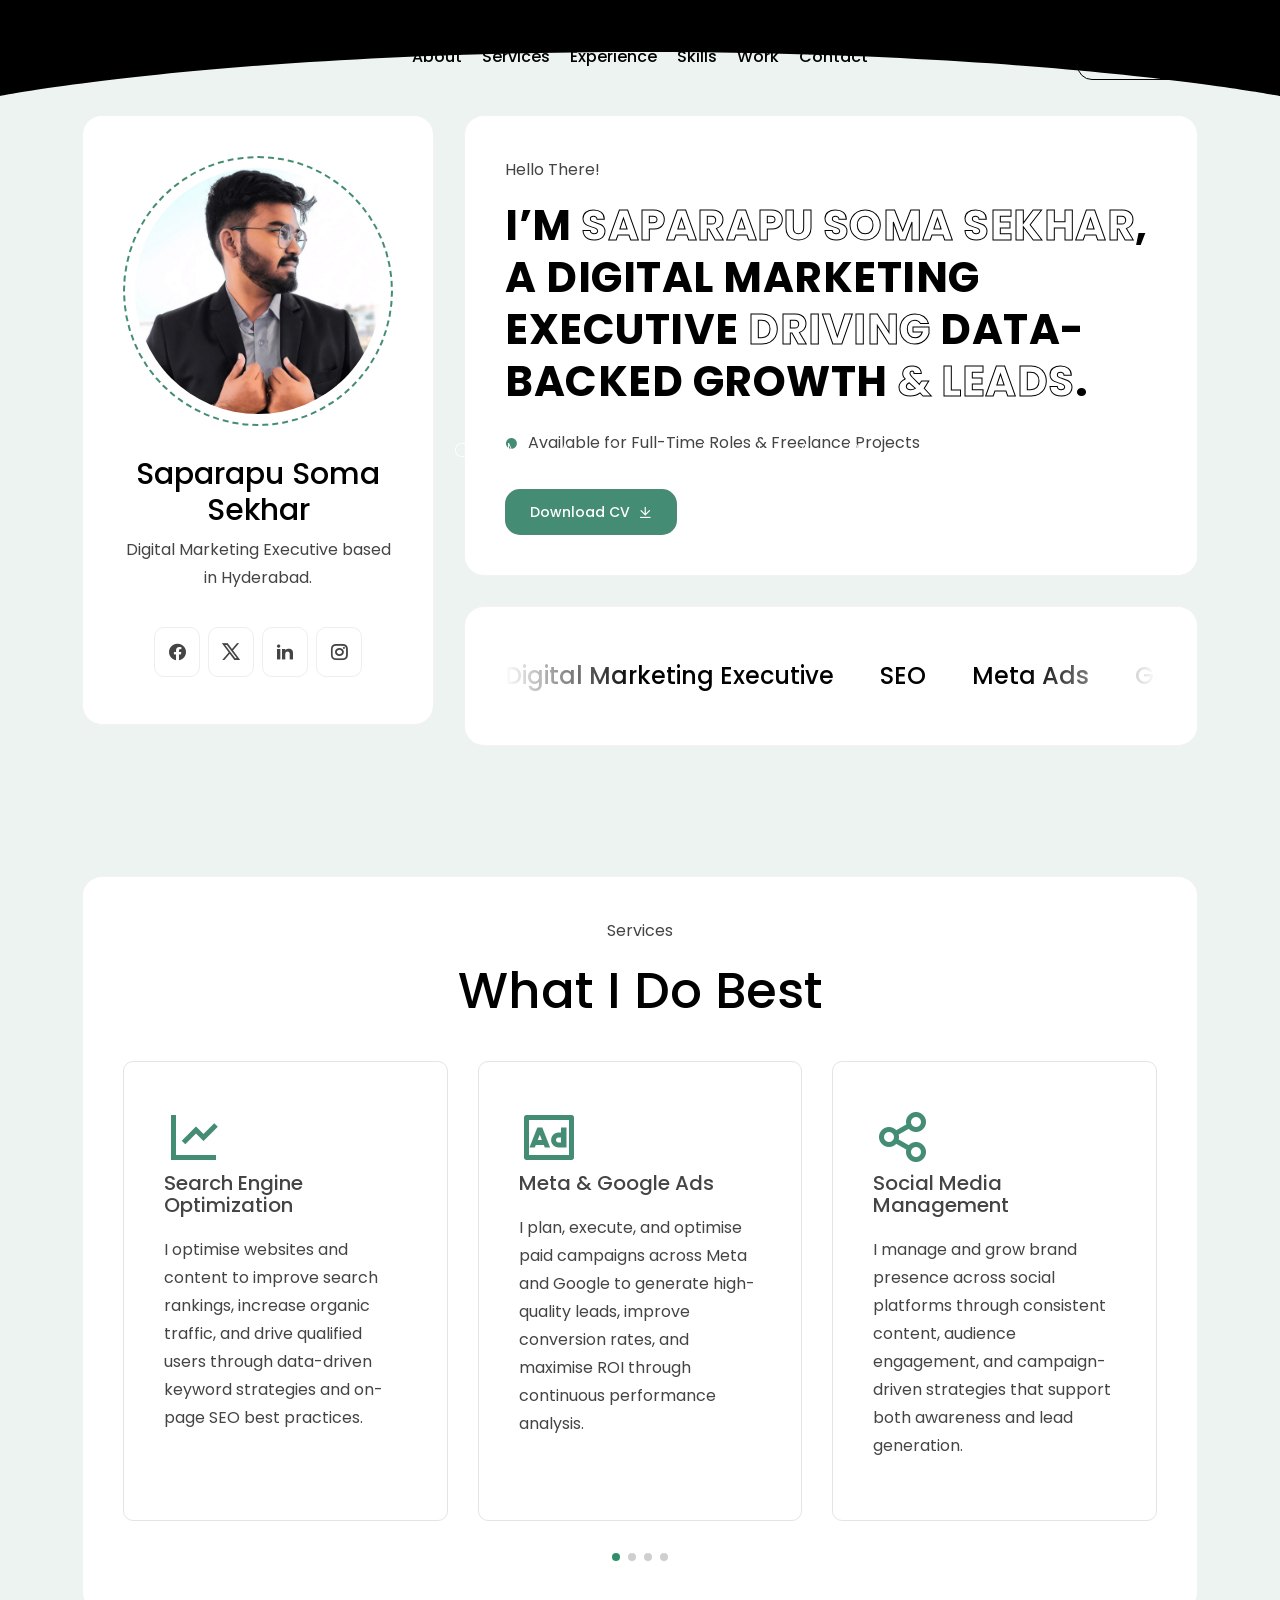
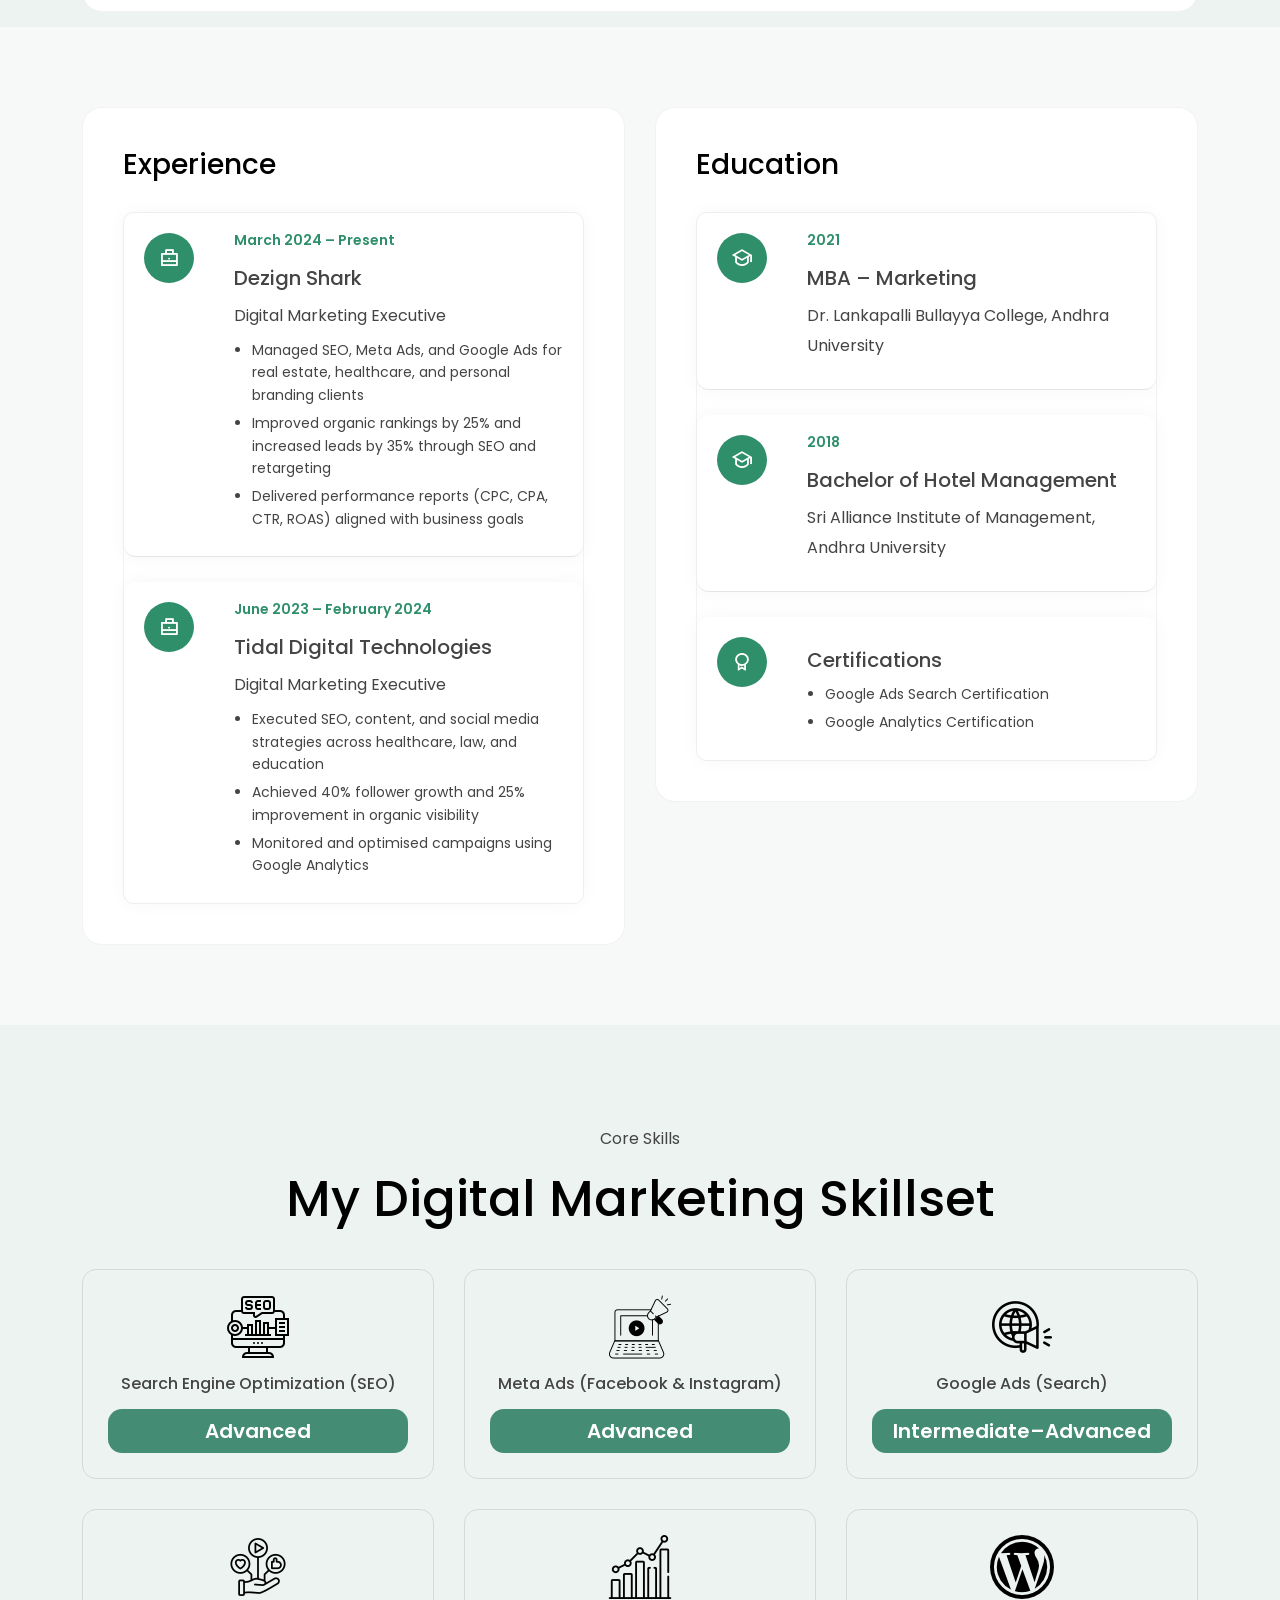
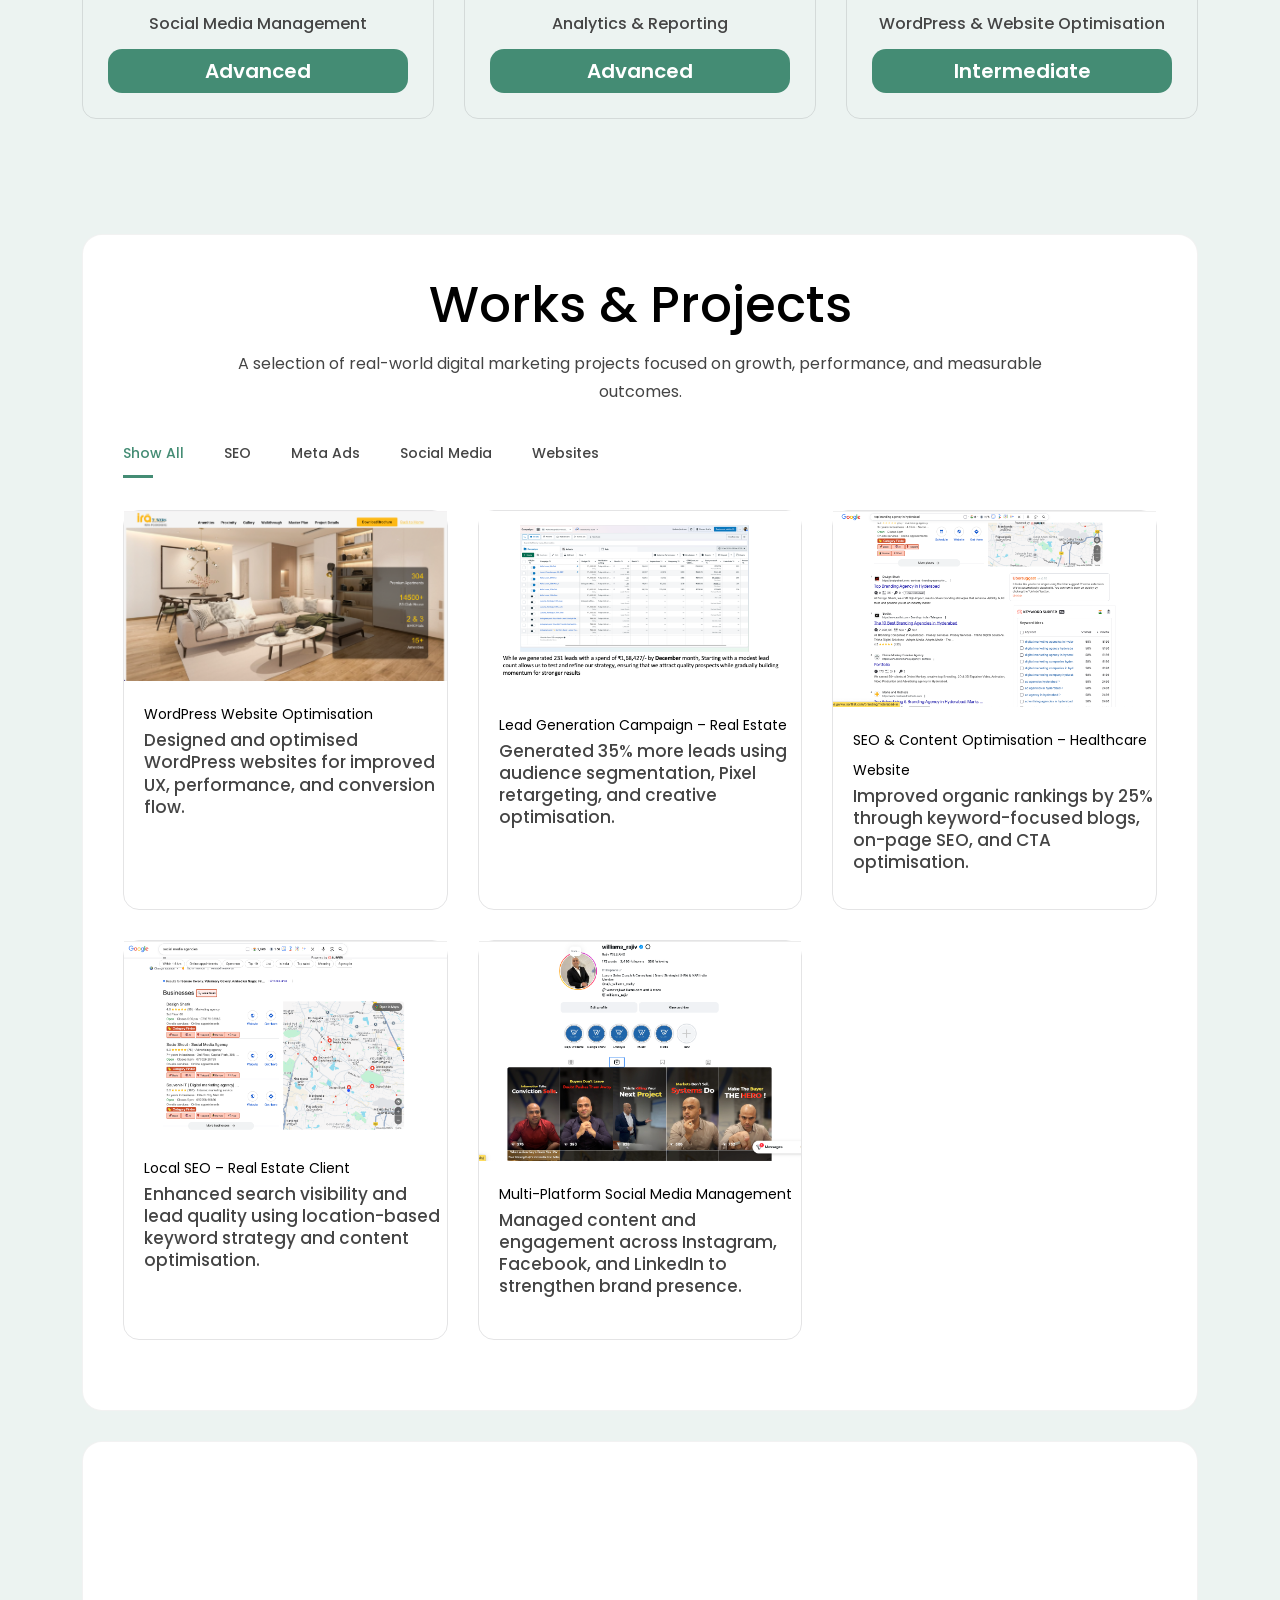
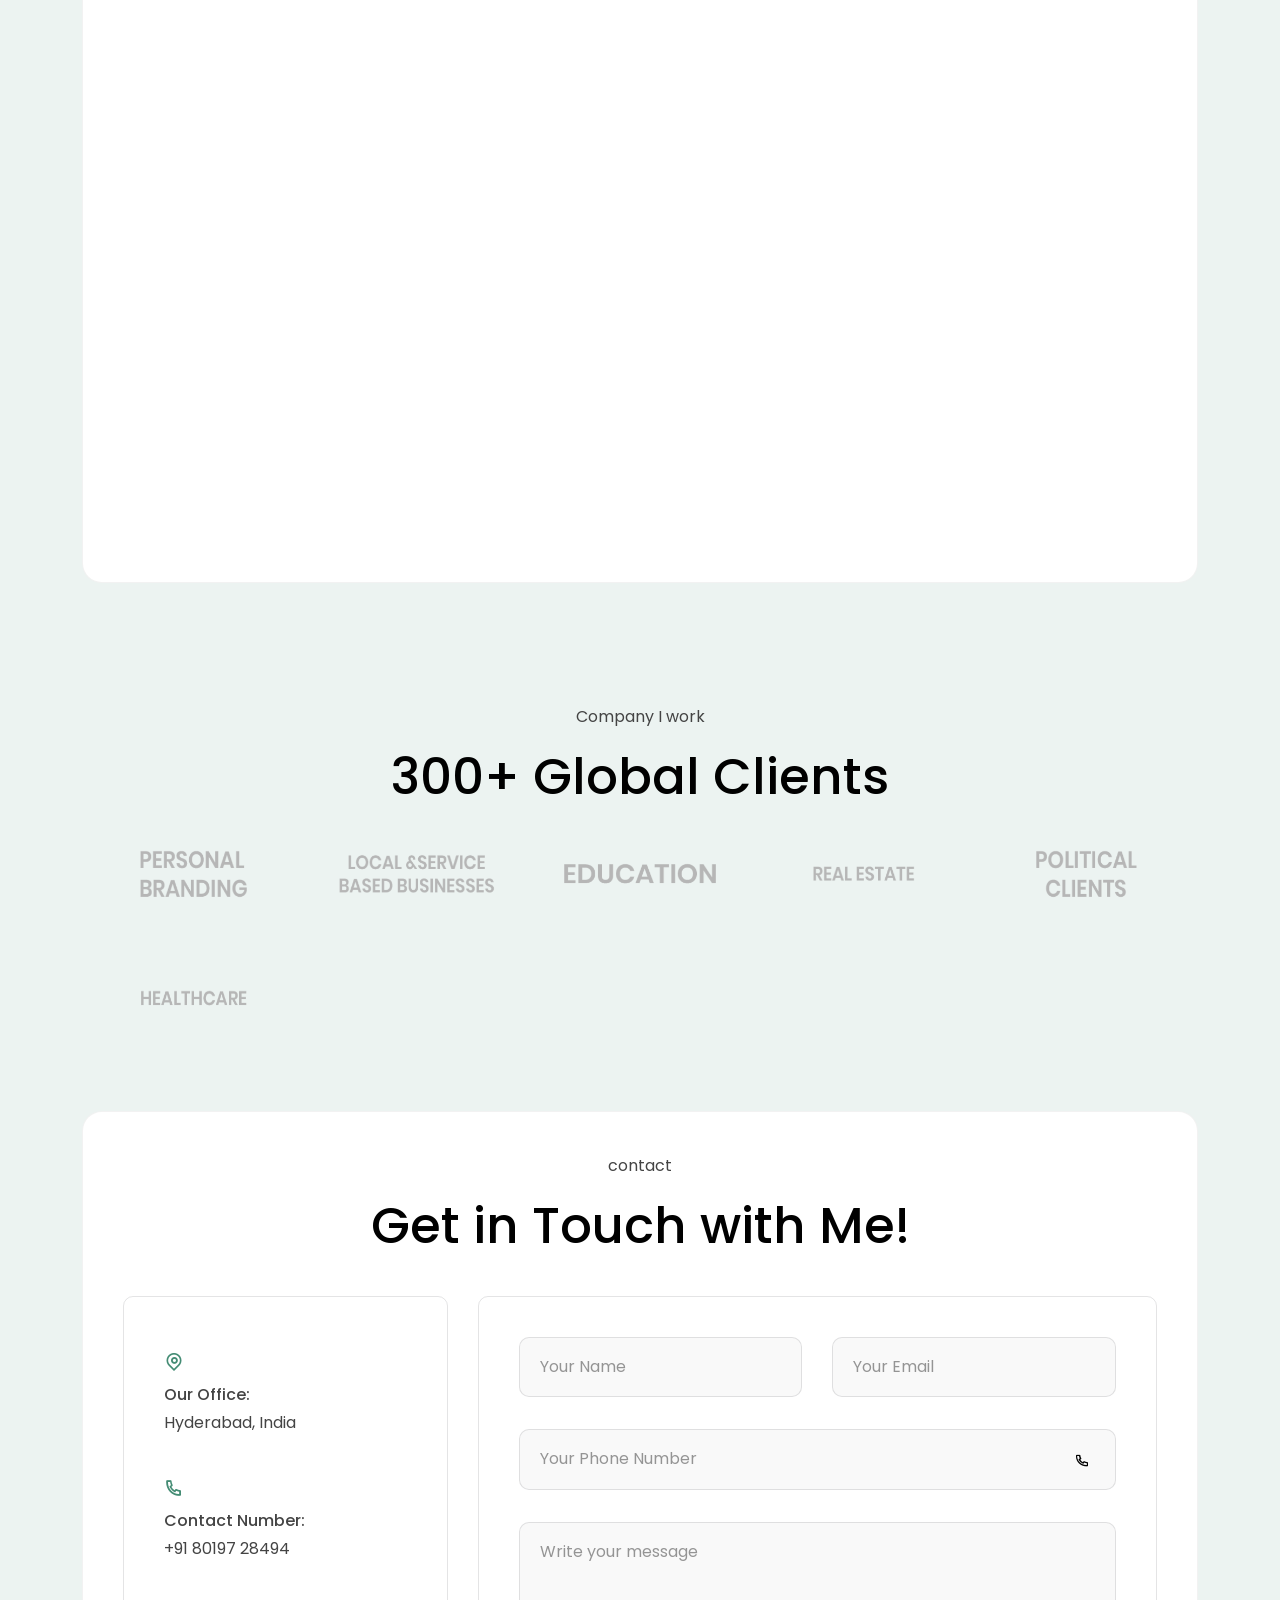
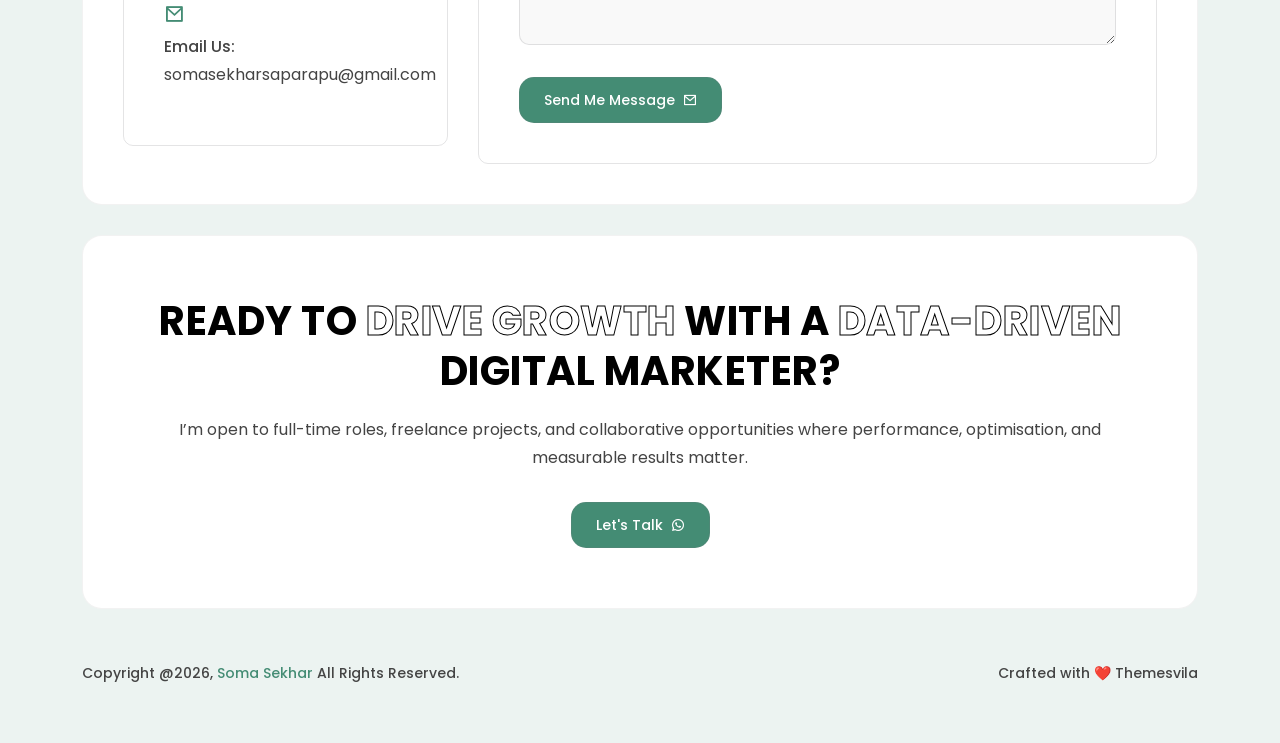
==== commit bf0804d0: "changed experience" ====
--- a/index.html
+++ b/index.html
@@ -314,16 +314,11 @@
                                         <span class="company">Digital Marketing Executive</span>
 
                                         <ul class="resume-points">
-                                            <li>Led SEO, Meta Ads, and Google Ads campaigns across real estate,
-                                                healthcare, and personal branding clients</li>
-                                            <li>Improved organic search rankings by 25% through keyword-led content and
-                                                on-page SEO</li>
-                                            <li>Delivered 35% increase in leads using Meta Ads and Pixel retargeting
+                                            <li>Managed SEO, Meta Ads, and Google Ads for real estate, healthcare, and personal branding clients</li>
+                                            <li> Improved organic rankings by 25% and increased leads by 35% through SEO and retargeting</li>
+                                            <li>Delivered performance reports (CPC, CPA, CTR, ROAS) aligned with business goals
                                             </li>
-                                            <li>Prepared monthly performance reports covering CPC, CPA, CTR, and ROAS
-                                            </li>
-                                            <li>Worked closely with clients to align digital strategy with business
-                                                goals</li>
+                                            
                                         </ul>
                                     </div>
                                 </div>
@@ -339,18 +334,16 @@
                                         <span class="company">Digital Marketing Executive</span>
 
                                         <ul class="resume-points">
-                                            <li>Executed SEO, content, and social media strategies across healthcare,
-                                                law, and education sectors</li>
-                                            <li>Achieved 40% follower growth through content-driven social media
-                                                campaigns</li>
-                                            <li>Improved organic visibility by 25% using SEO best practices</li>
-                                            <li>Tracked and optimised campaigns using Google Analytics</li>
+                                            <li>Executed SEO, content, and social media strategies across healthcare, law, and education</li>
+                                            <li>Achieved 40% follower growth and 25% improvement in organic visibility</li>
+                                            <li> Monitored and optimised campaigns using Google Analytics</li>
+
                                         </ul>
                                     </div>
                                 </div>
 
                                 <!-- Experience 3 (Optional) -->
-                                <div class="resume-item">
+                                <!-- <div class="resume-item">
                                     <div class="icon">
                                         <i class="ri-briefcase-line"></i>
                                     </div>
@@ -365,7 +358,7 @@
                                             <li>Assisted in content optimisation and campaign reporting</li>
                                         </ul>
                                     </div>
-                                </div>
+                                </div> -->
 
                             </div>
                         </div>
@@ -698,7 +691,7 @@
                                 <a href="assets/images/sm3.png" class="d-none"></a>
                                 <a href="assets/images/sm4.png" class="d-none"></a>
                                 <a href="assets/images/sm5.png" class="d-none"></a>
-                                <a href="assets/images/sm6.png" class="d-none"></a>
+                                <!-- <a href="assets/images/sm6.png" class="d-none"></a> -->
                                 <a href="assets/images/sm7.png" class="d-none"></a>
                                 <a href="assets/images/sm8.png" class="d-none"></a>
 
@@ -941,35 +934,24 @@
             </div>
             <div class="client-logo-wrap">
                 <a class="client-logo-item wow fadeInUp delay-0-2s">
-                    <img src="assets/images/client-logos/partner1.png" alt="brand Logo" />
+                    <img src="assets/images/c1.png" alt="brand Logo" />
                 </a>
                 <a class="client-logo-item wow fadeInUp delay-0-3s">
-                    <img src="assets/images/client-logos/partner2.png" alt="brand Logo" />
+                    <img src="assets/images/c2.png" alt="brand Logo" />
                 </a>
                 <a class="client-logo-item wow fadeInUp delay-0-4s">
-                    <img src="assets/images/client-logos/partner3.png" alt="brand Logo" />
+                    <img src="assets/images/c3.png" alt="brand Logo" />
                 </a>
                 <a class="client-logo-item wow fadeInUp delay-0-5s">
-                    <img src="assets/images/client-logos/partner4.png" alt="brand Logo" />
+                    <img src="assets/images/c4.png" alt="brand Logo" />
                 </a>
                 <a class="client-logo-item wow fadeInUp delay-0-6s">
-                    <img src="assets/images/client-logos/partner1.png" alt="brand Logo" />
+                    <img src="assets/images/c5.png" alt="brand Logo" />
                 </a>
                 <a class="client-logo-item wow fadeInUp delay-0-2s">
-                    <img src="assets/images/client-logos/partner4.png" alt="brand Logo" />
+                    <img src="assets/images/c6.png" alt="brand Logo" />
                 </a>
-                <a class="client-logo-item wow fadeInUp delay-0-3s">
-                    <img src="assets/images/client-logos/partner4.png" alt="brand Logo" />
-                </a>
-                <a class="client-logo-item wow fadeInUp delay-0-4s">
-                    <img src="assets/images/client-logos/partner2.png" alt="brand Logo" />
-                </a>
-                <a class="client-logo-item wow fadeInUp delay-0-5s">
-                    <img src="assets/images/client-logos/partner3.png" alt="brand Logo" />
-                </a>
-                <a class="client-logo-item wow fadeInUp delay-0-6s">
-                    <img src="assets/images/client-logos/partner1.png" alt="brand Logo" />
-                </a>
+                
             </div>
         </div>
     </div>
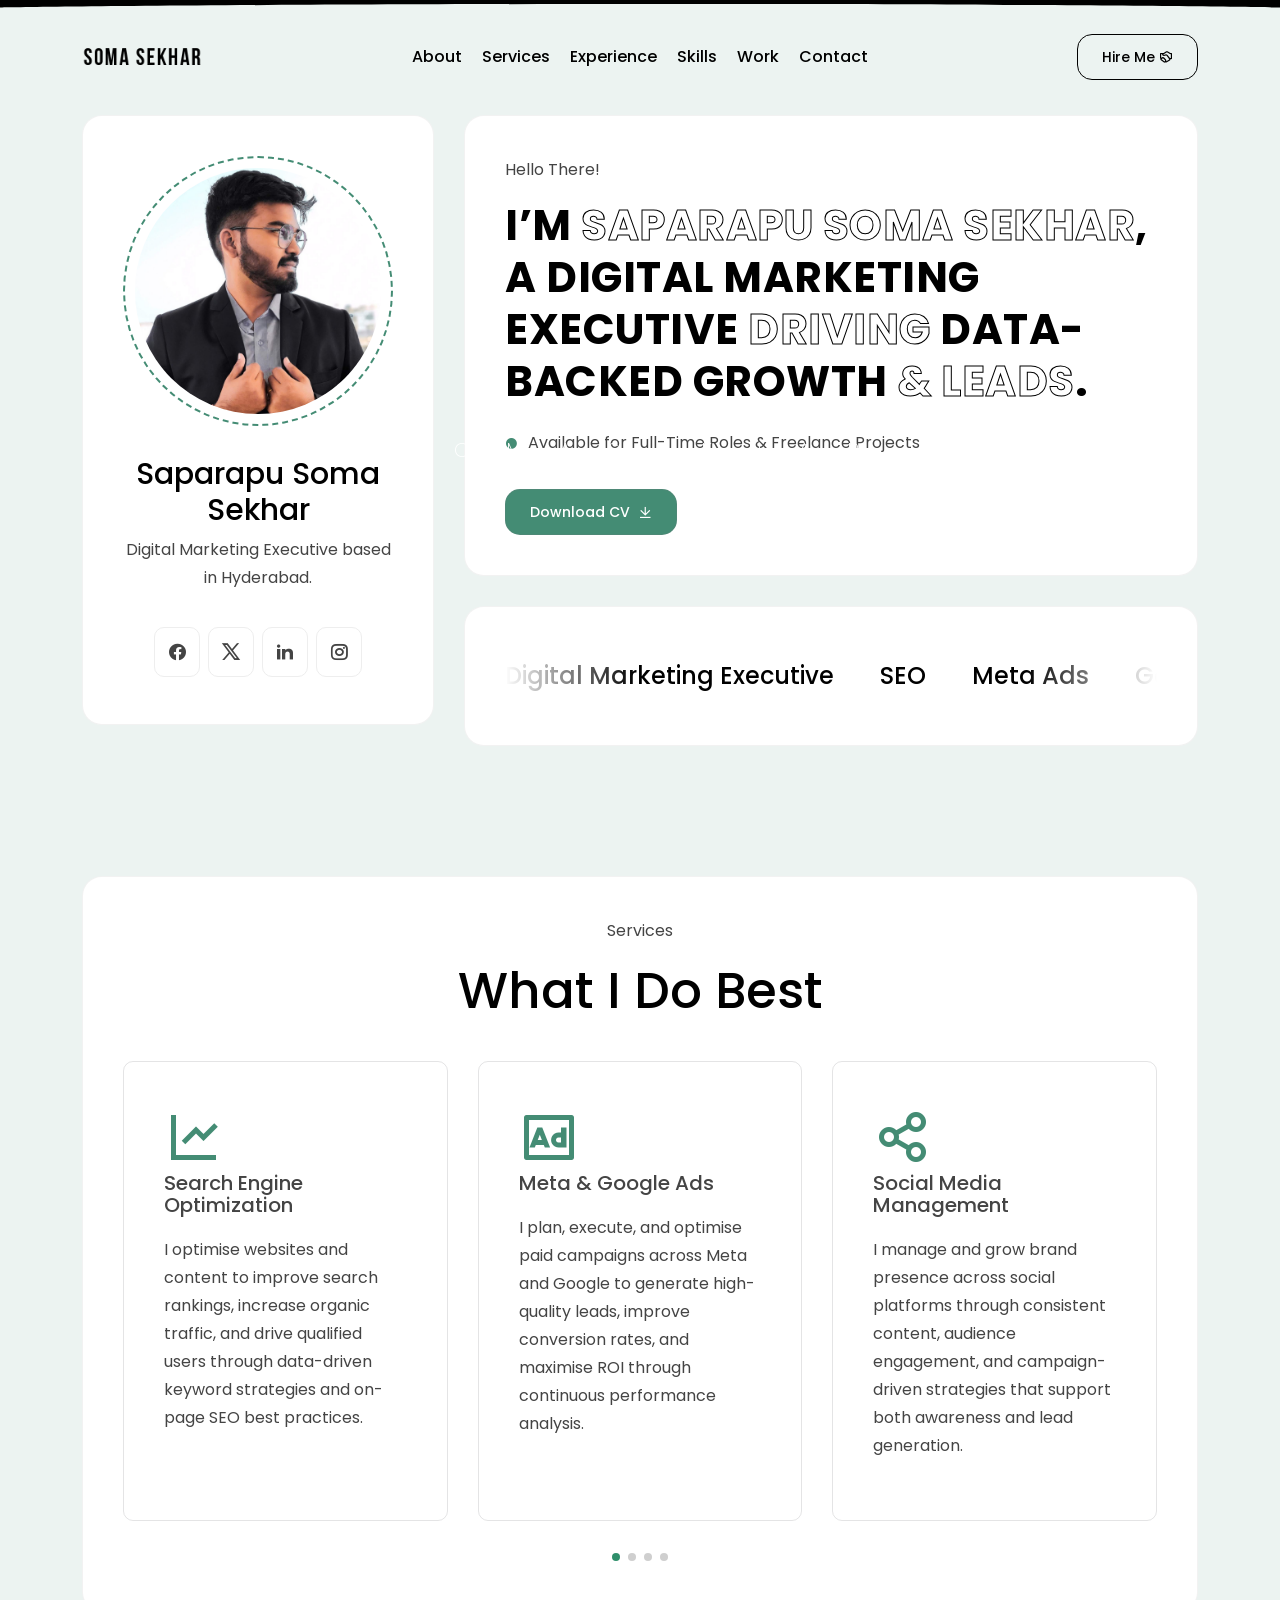
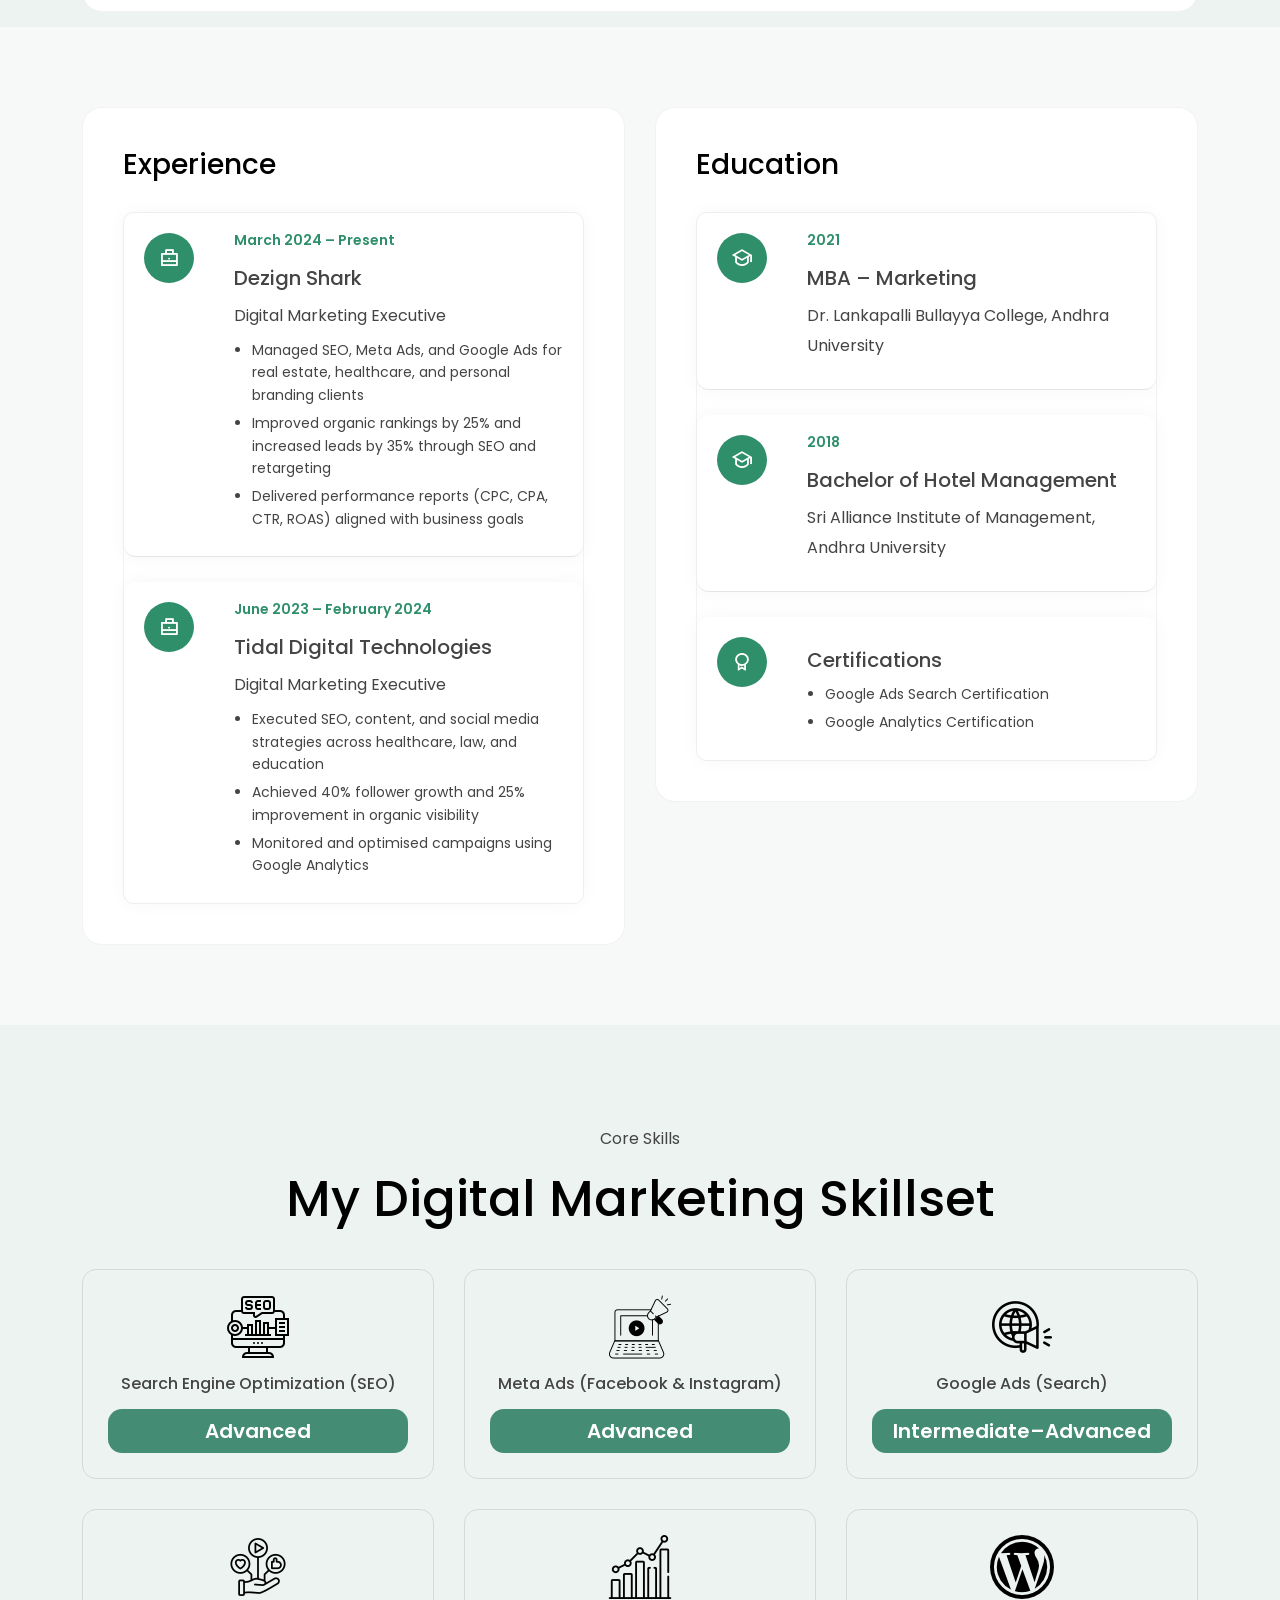
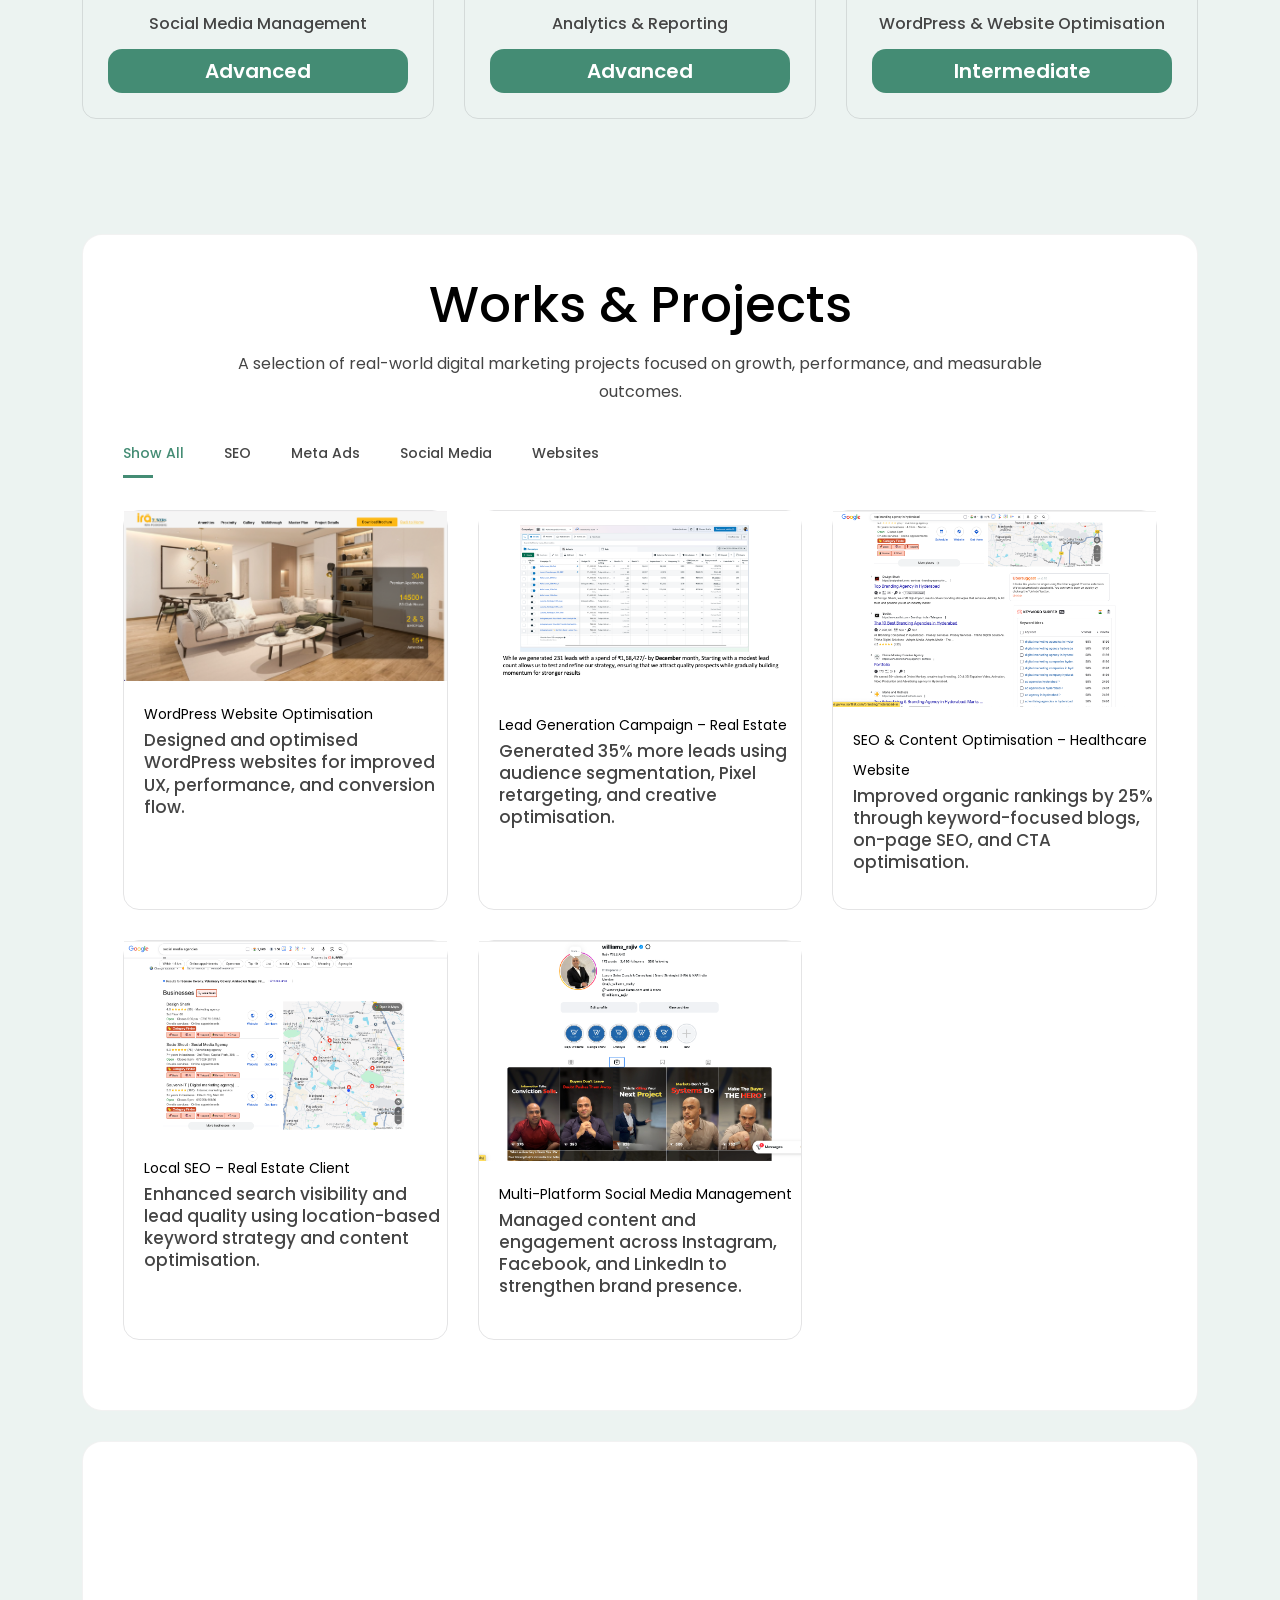
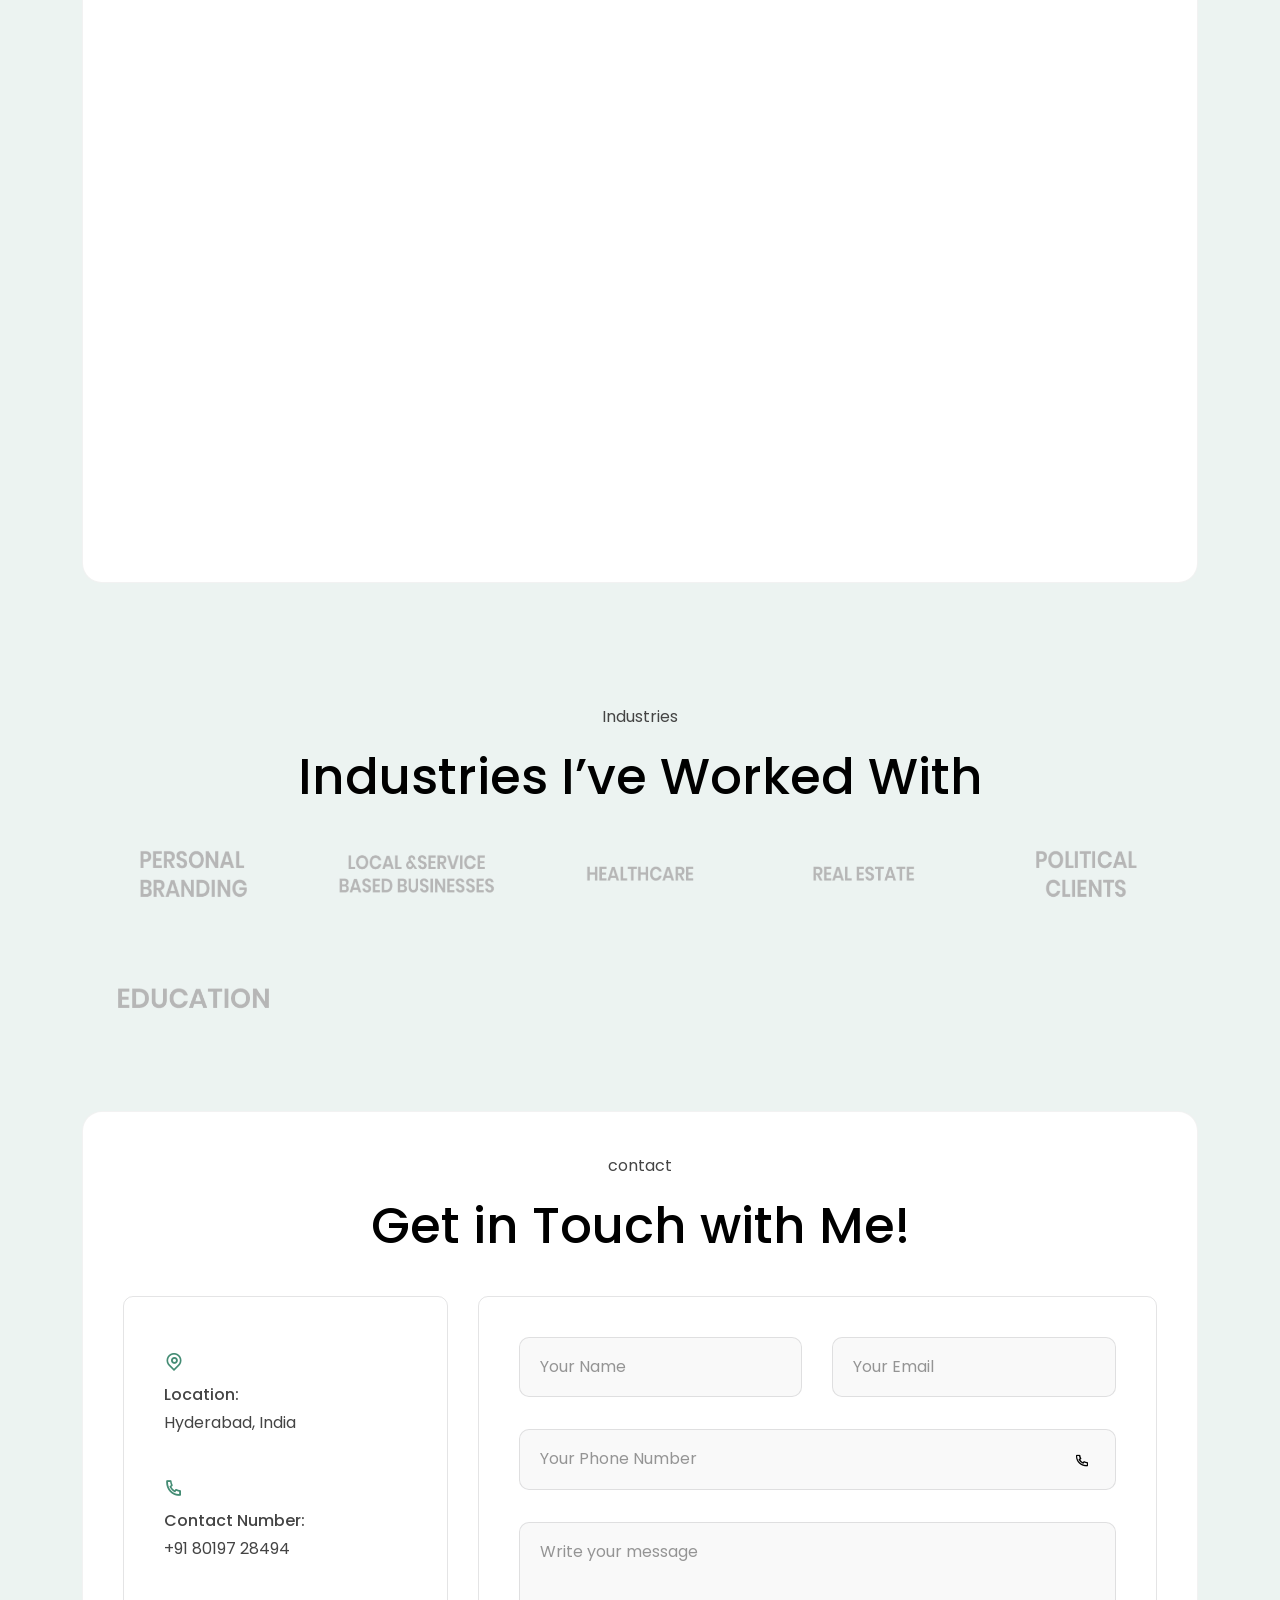
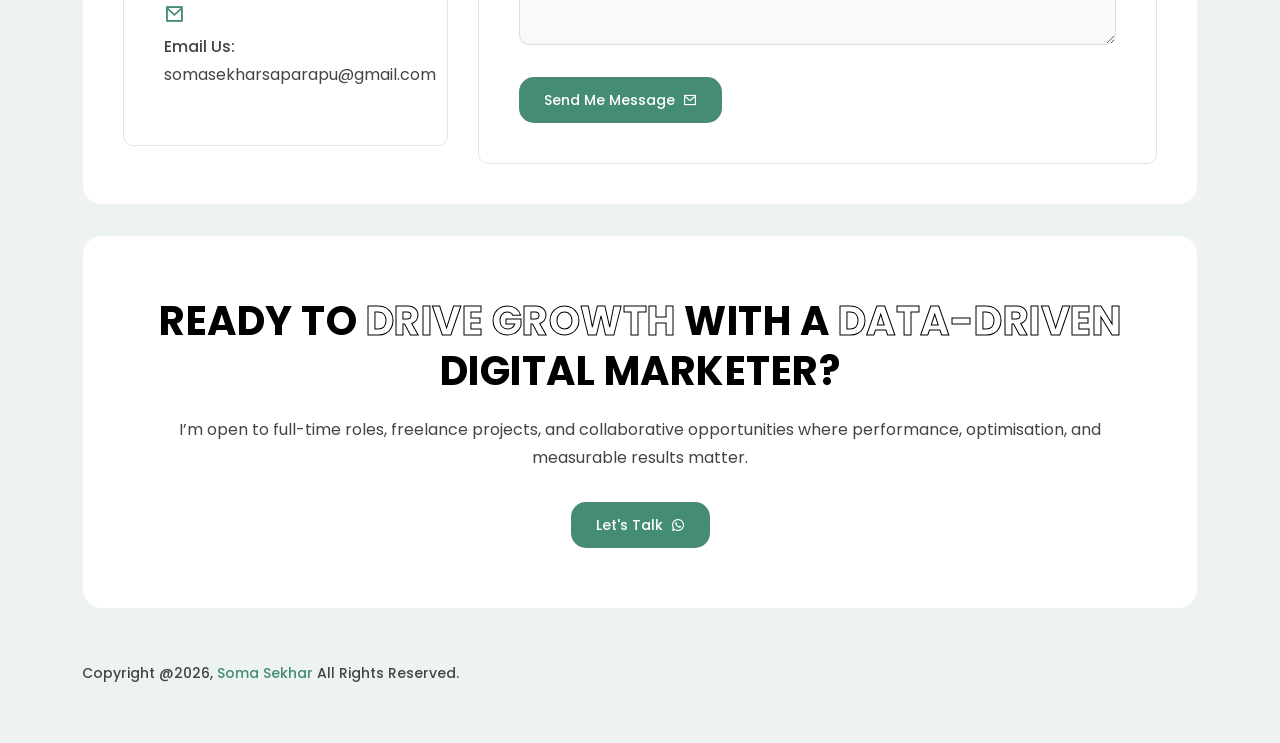
==== commit dd4b8d7a: "changed location" ====
--- a/index.html
+++ b/index.html
@@ -927,8 +927,8 @@
             <div class="row justify-content-center">
                 <div class="col-xl-12">
                     <div class="section-title text-center pt-5 mb-65 wow fadeInUp delay-0-2s">
-                        <p>Company I work</p>
-                        <h2>300+ Global Clients</h2>
+                        <p>Industries</p>
+                        <h2>Industries I’ve Worked With</h2>
                     </div>
                 </div>
             </div>
@@ -940,7 +940,7 @@
                     <img src="assets/images/c2.png" alt="brand Logo" />
                 </a>
                 <a class="client-logo-item wow fadeInUp delay-0-4s">
-                    <img src="assets/images/c3.png" alt="brand Logo" />
+                    <img src="assets/images/c6.png" alt="brand Logo" />
                 </a>
                 <a class="client-logo-item wow fadeInUp delay-0-5s">
                     <img src="assets/images/c4.png" alt="brand Logo" />
@@ -949,7 +949,7 @@
                     <img src="assets/images/c5.png" alt="brand Logo" />
                 </a>
                 <a class="client-logo-item wow fadeInUp delay-0-2s">
-                    <img src="assets/images/c6.png" alt="brand Logo" />
+                    <img src="assets/images/c3.png" alt="brand Logo" />
                 </a>
                 
             </div>
@@ -1058,7 +1058,7 @@
                                 <div class="contact-icon">
                                     <i class="ri-map-pin-line"></i>
                                 </div>
-                                <h2>our office:</h2>
+                                <h2>Location:</h2>
                                 <p>Hyderabad, India</p>
                             </div>
                             <!-- / END CONTACT SINGLEDESIGN AREA -->
@@ -1221,7 +1221,7 @@
                     <div class="col-lg-6">
                         <div class="copyright-text extra-copyright">
                             <p>
-                                Crafted with ❤️ Themesvila
+                               
                             </p>
                         </div>
                     </div>
@@ -1299,7 +1299,4 @@
 
 </body>
 
-
-<!-- Mirrored from bestwpware.com/html/tf/dorbesh/index.html by HTTrack Website Copier/3.x [XR&CO'2014], Sat, 03 Jan 2026 08:43:33 GMT -->
-
 </html>
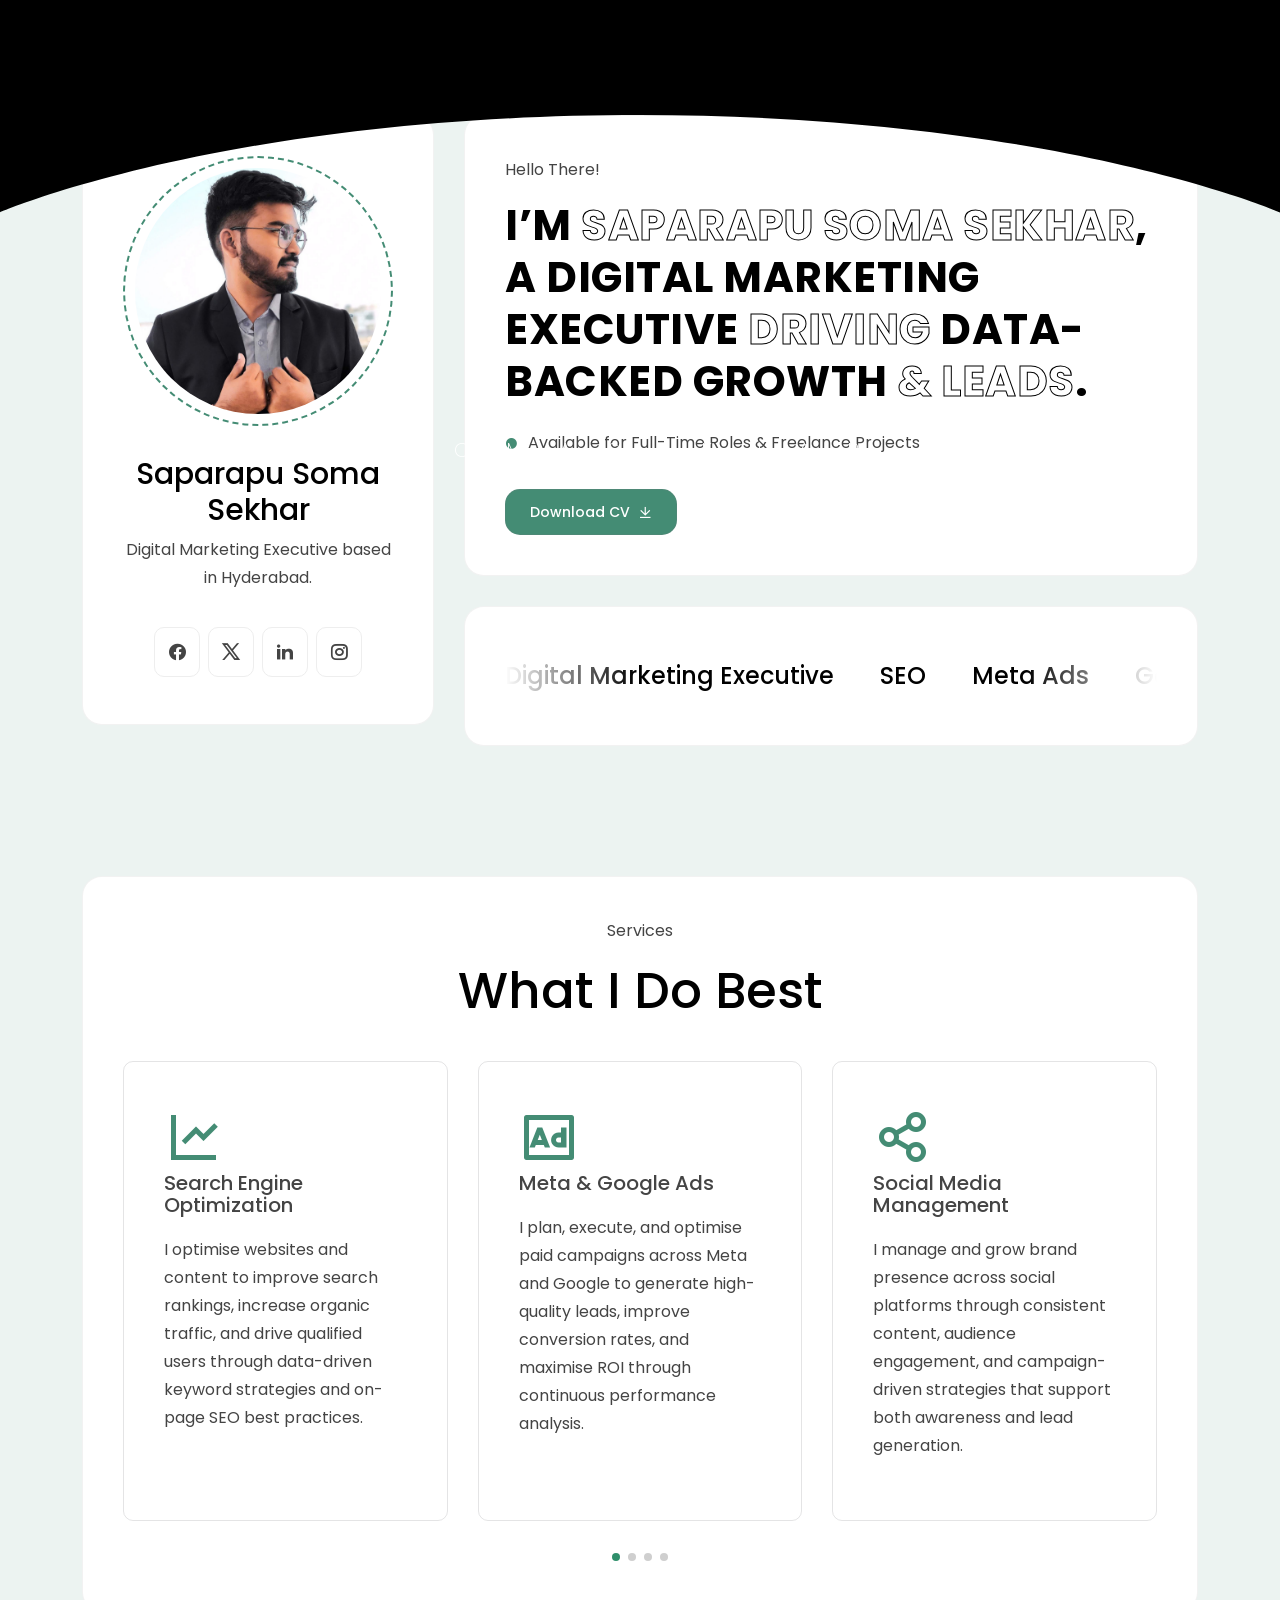
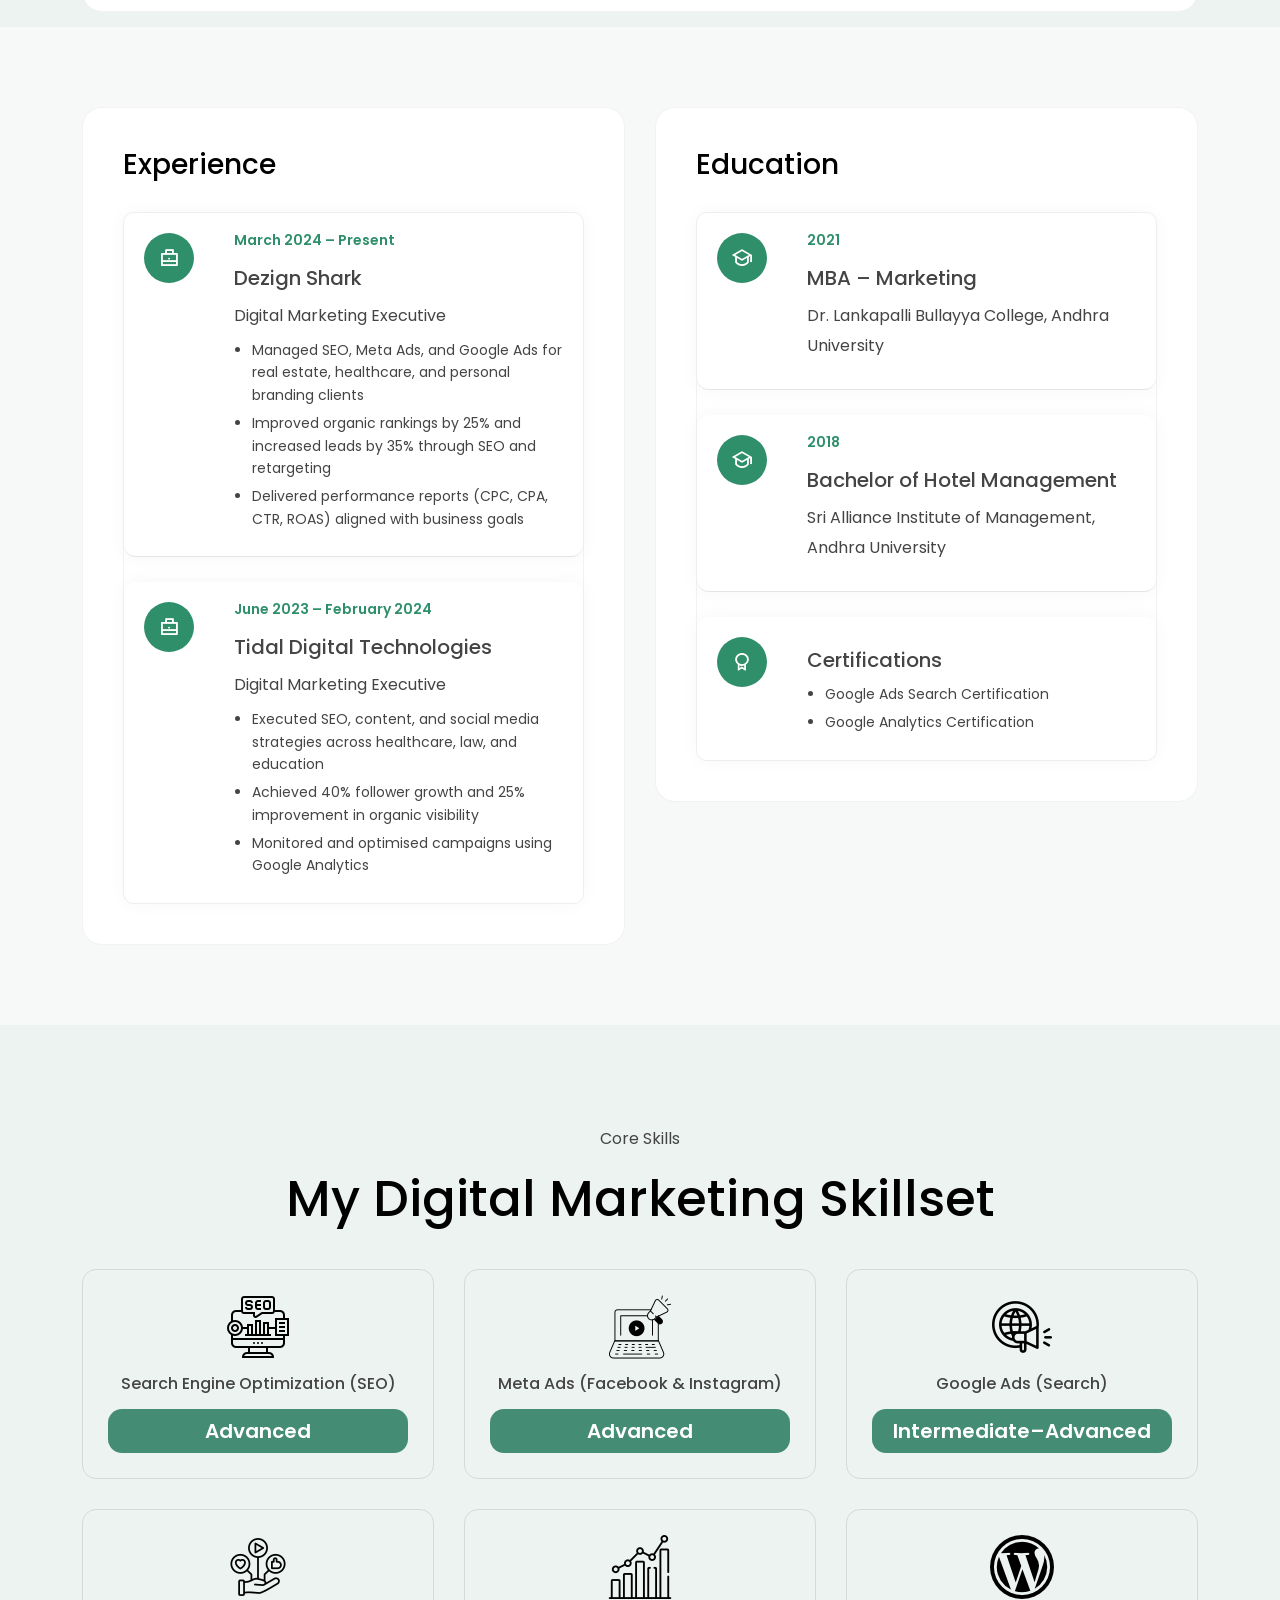
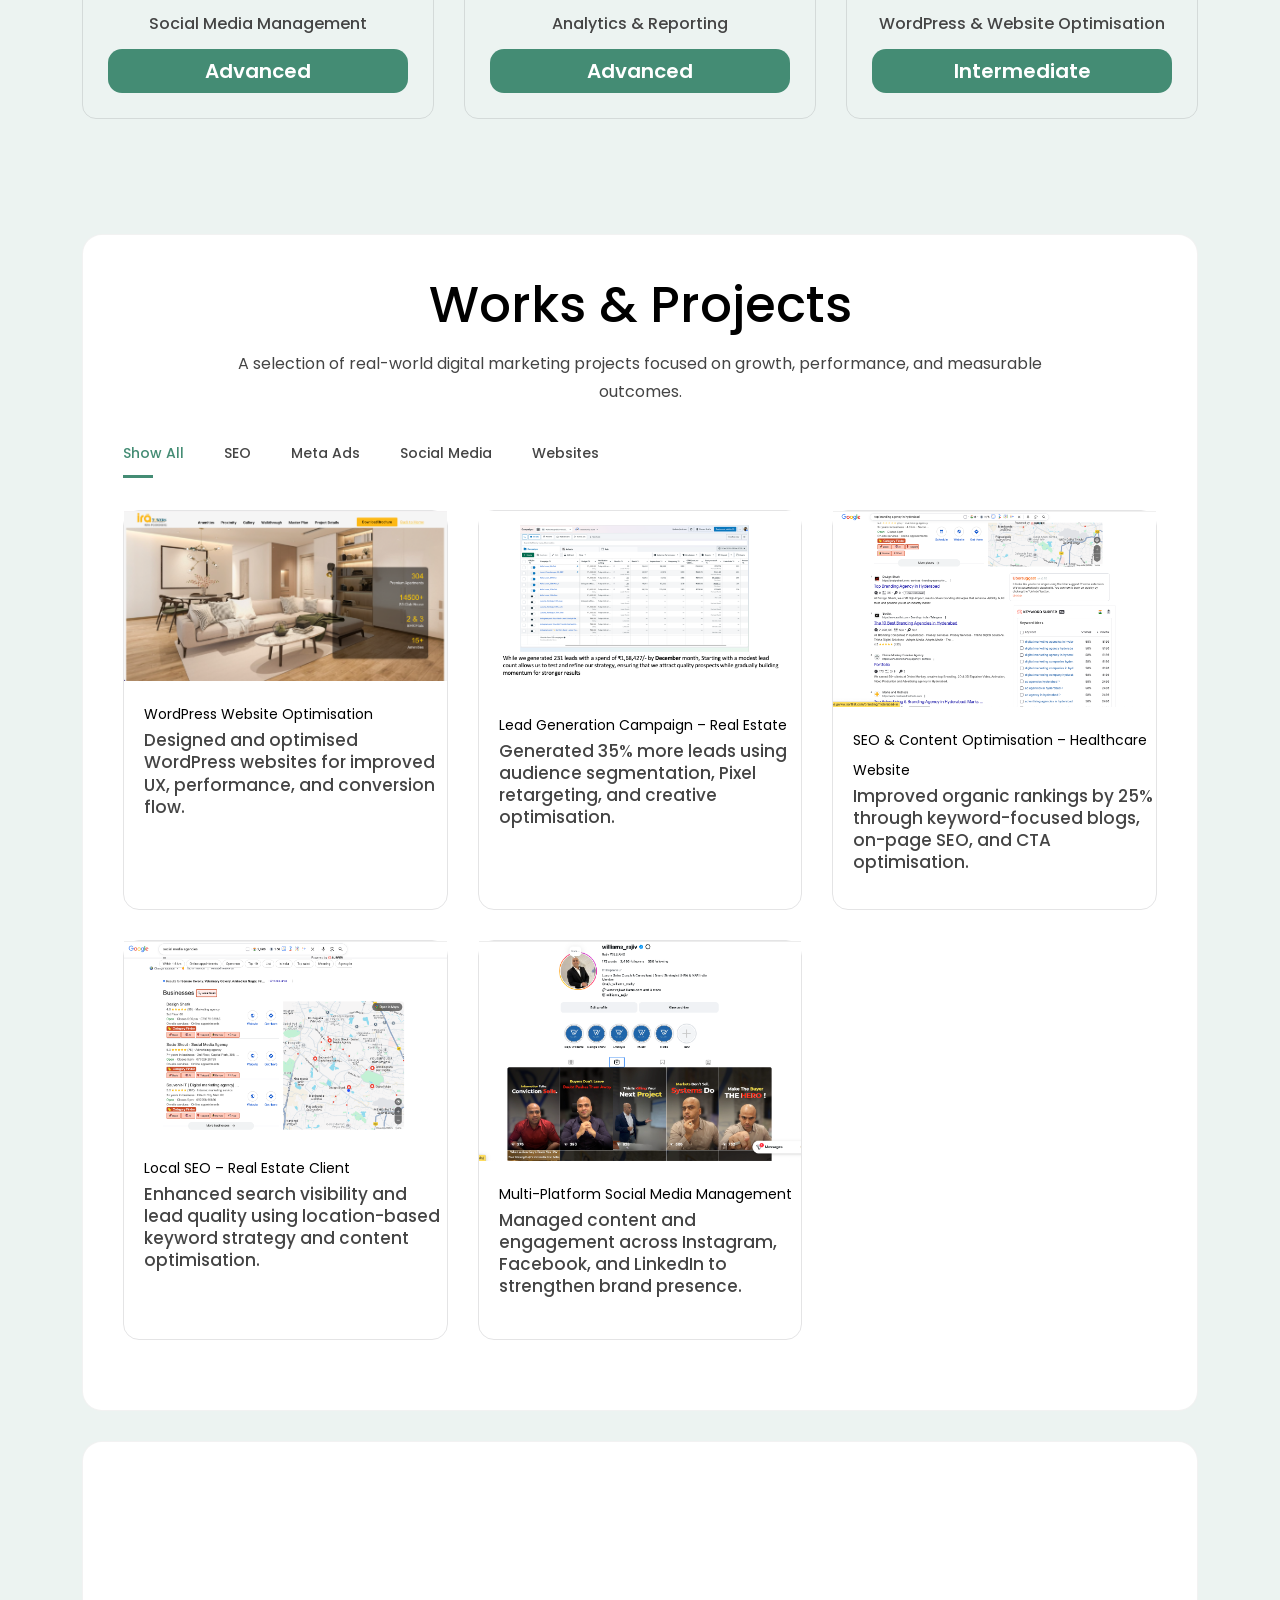
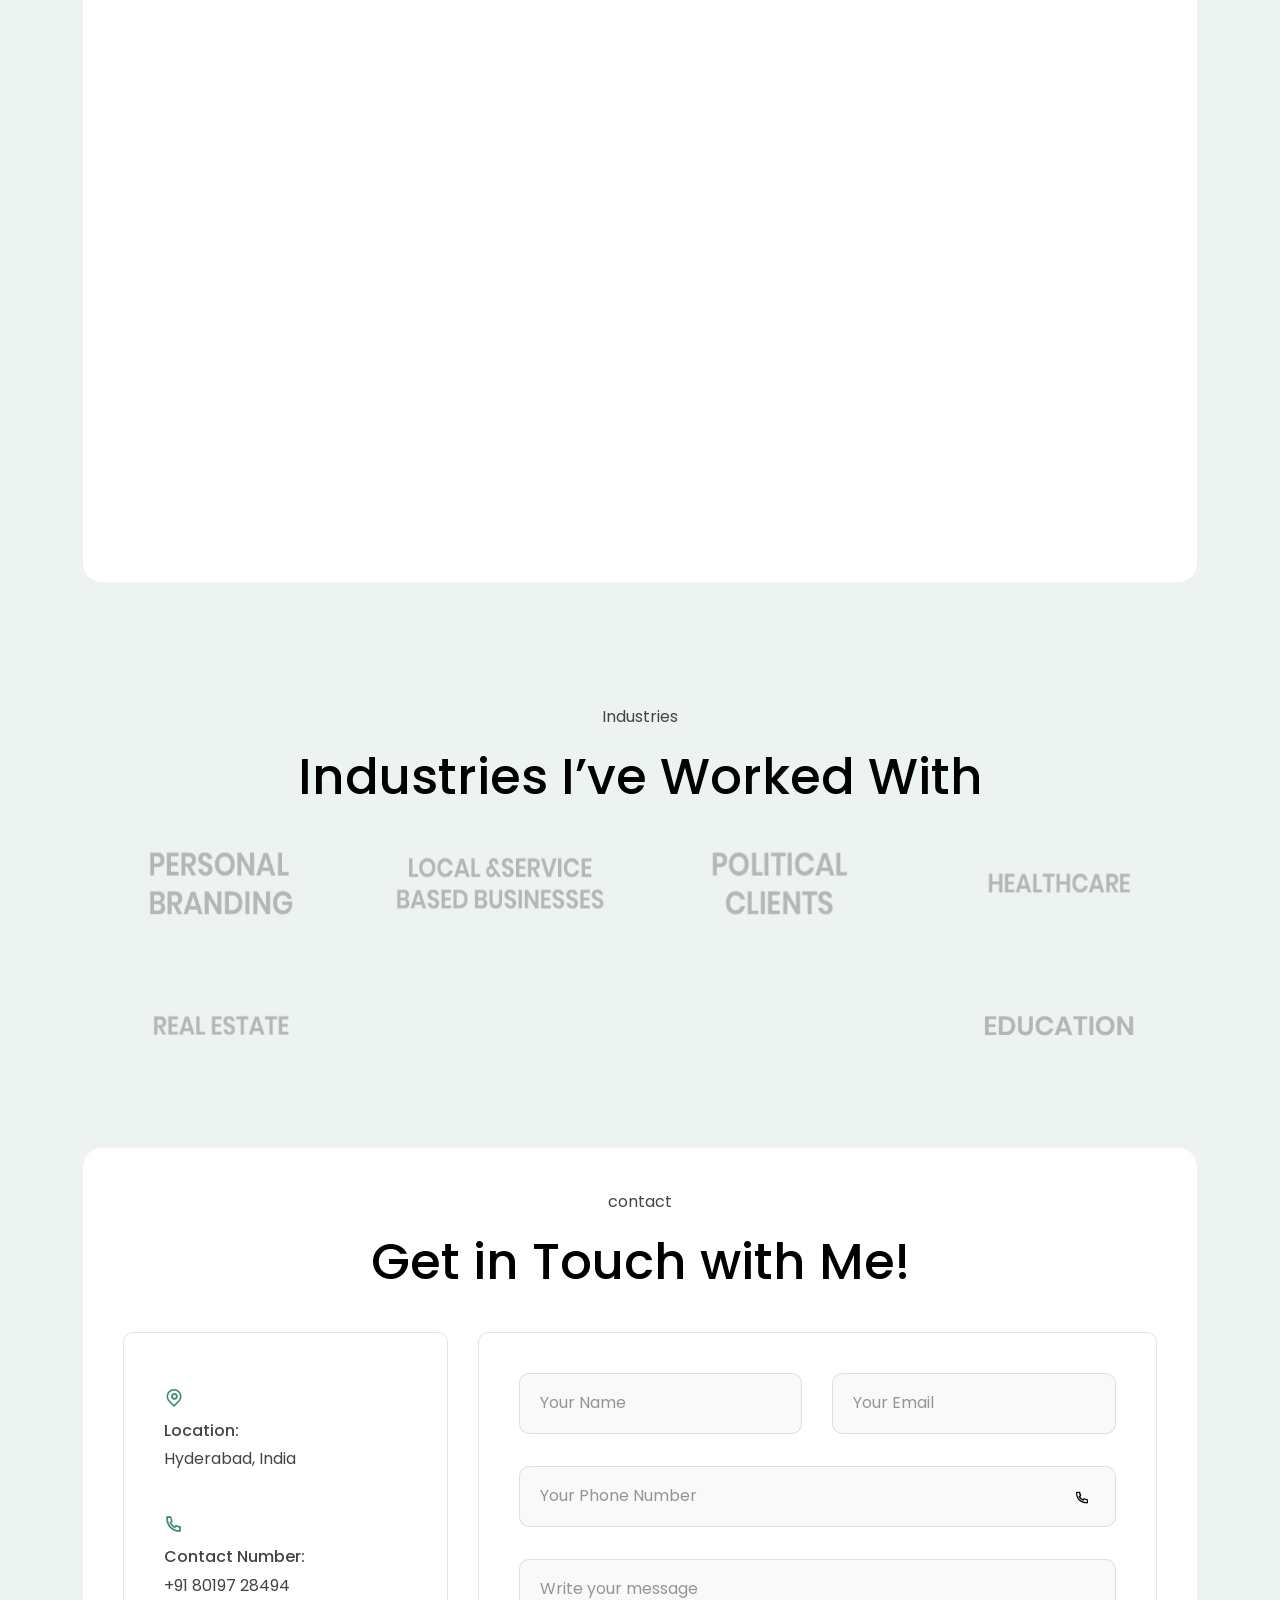
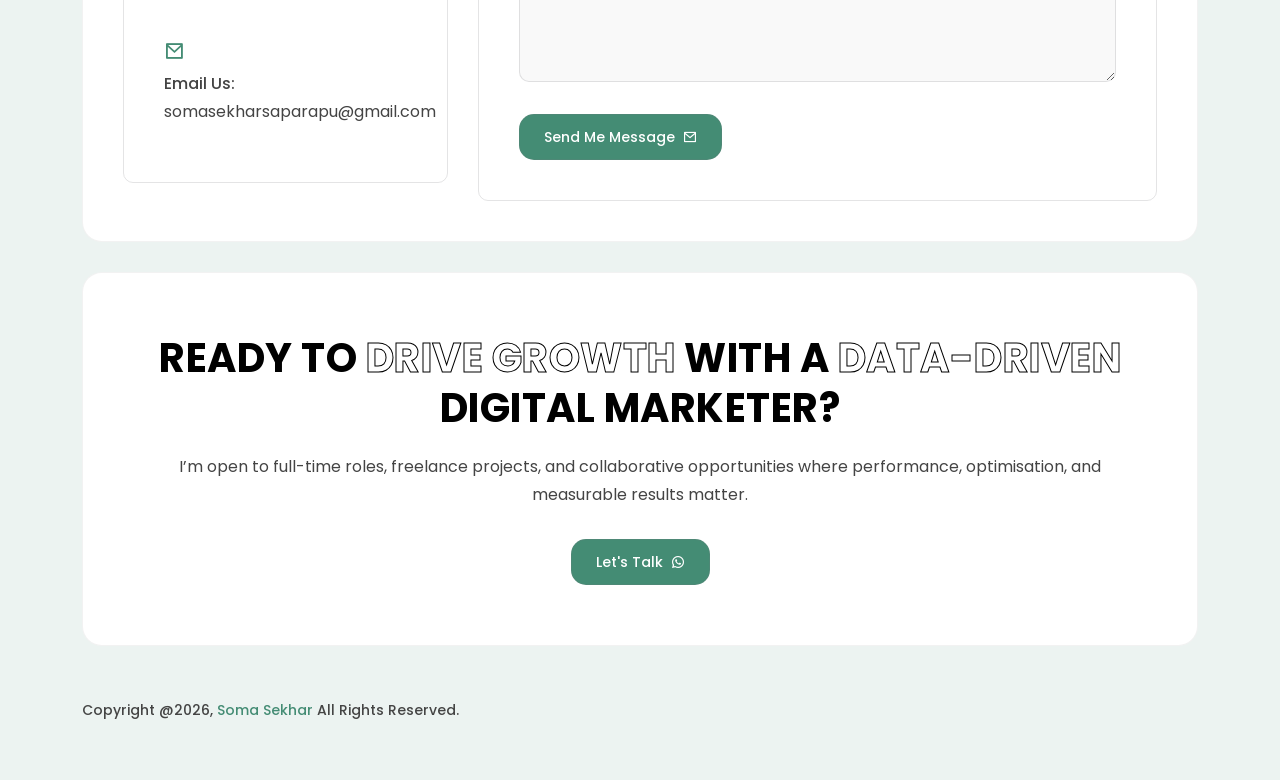
==== commit a7626952: "changes done" ====
--- a/index.html
+++ b/index.html
@@ -122,6 +122,9 @@
                             target="_blank" class="theme-btn">
                             Hire Me<i class="ri-shake-hands-line"></i></a>
                     </div>
+                    <div>
+                        <a class="libutton" href="https://www.linkedin.com/comm/mynetwork/discovery-see-all?usecase=PEOPLE_FOLLOWS&followMember=saparapu-soma-sekhar" target="_blank">Follow on LinkedIn</a>
+                    </div>
                 </div>
             </div>
         </div>
@@ -939,17 +942,18 @@
                 <a class="client-logo-item wow fadeInUp delay-0-3s">
                     <img src="assets/images/c2.png" alt="brand Logo" />
                 </a>
+                <a class="client-logo-item wow fadeInUp delay-0-6s">
+                    <img src="assets/images/c5.png" alt="brand Logo" />
+                </a>
                 <a class="client-logo-item wow fadeInUp delay-0-4s">
                     <img src="assets/images/c6.png" alt="brand Logo" />
                 </a>
                 <a class="client-logo-item wow fadeInUp delay-0-5s">
                     <img src="assets/images/c4.png" alt="brand Logo" />
                 </a>
-                <a class="client-logo-item wow fadeInUp delay-0-6s">
-                    <img src="assets/images/c5.png" alt="brand Logo" />
-                </a>
+                
                 <a class="client-logo-item wow fadeInUp delay-0-2s">
-                    <img src="assets/images/c3.png" alt="brand Logo" />
+                    <img src="assets/images/c3.png" alt="brand Logo"  style="width: 160px;"/>
                 </a>
                 
             </div>
--- a/assets/css/style.css
+++ b/assets/css/style.css
@@ -2201,7 +2201,7 @@
     padding-top: 100px;
 }
 .client-logo-wrap .client-logo-item {
-	width: calc(20% - 60px);
+	width: calc(26% - 72px);
 	margin: 0 30px 70px;
 }
 .client-logo-wrap {
@@ -3339,4 +3339,21 @@
     line-height: 1.6;
     margin-bottom: 6px;
     list-style: disc;
-}+}
+
+
+    .libutton {
+       display: flex;
+    flex-direction: column;
+    justify-content: center;
+    padding: 7px;
+    text-align: center;
+    outline: none;
+    text-decoration: none !important;
+    color: #000 !important;
+    width: 173px;
+    height: 44px;
+    border-radius: 12px;
+    border: 1px solid black;
+    margin-left: 15px;
+ }
